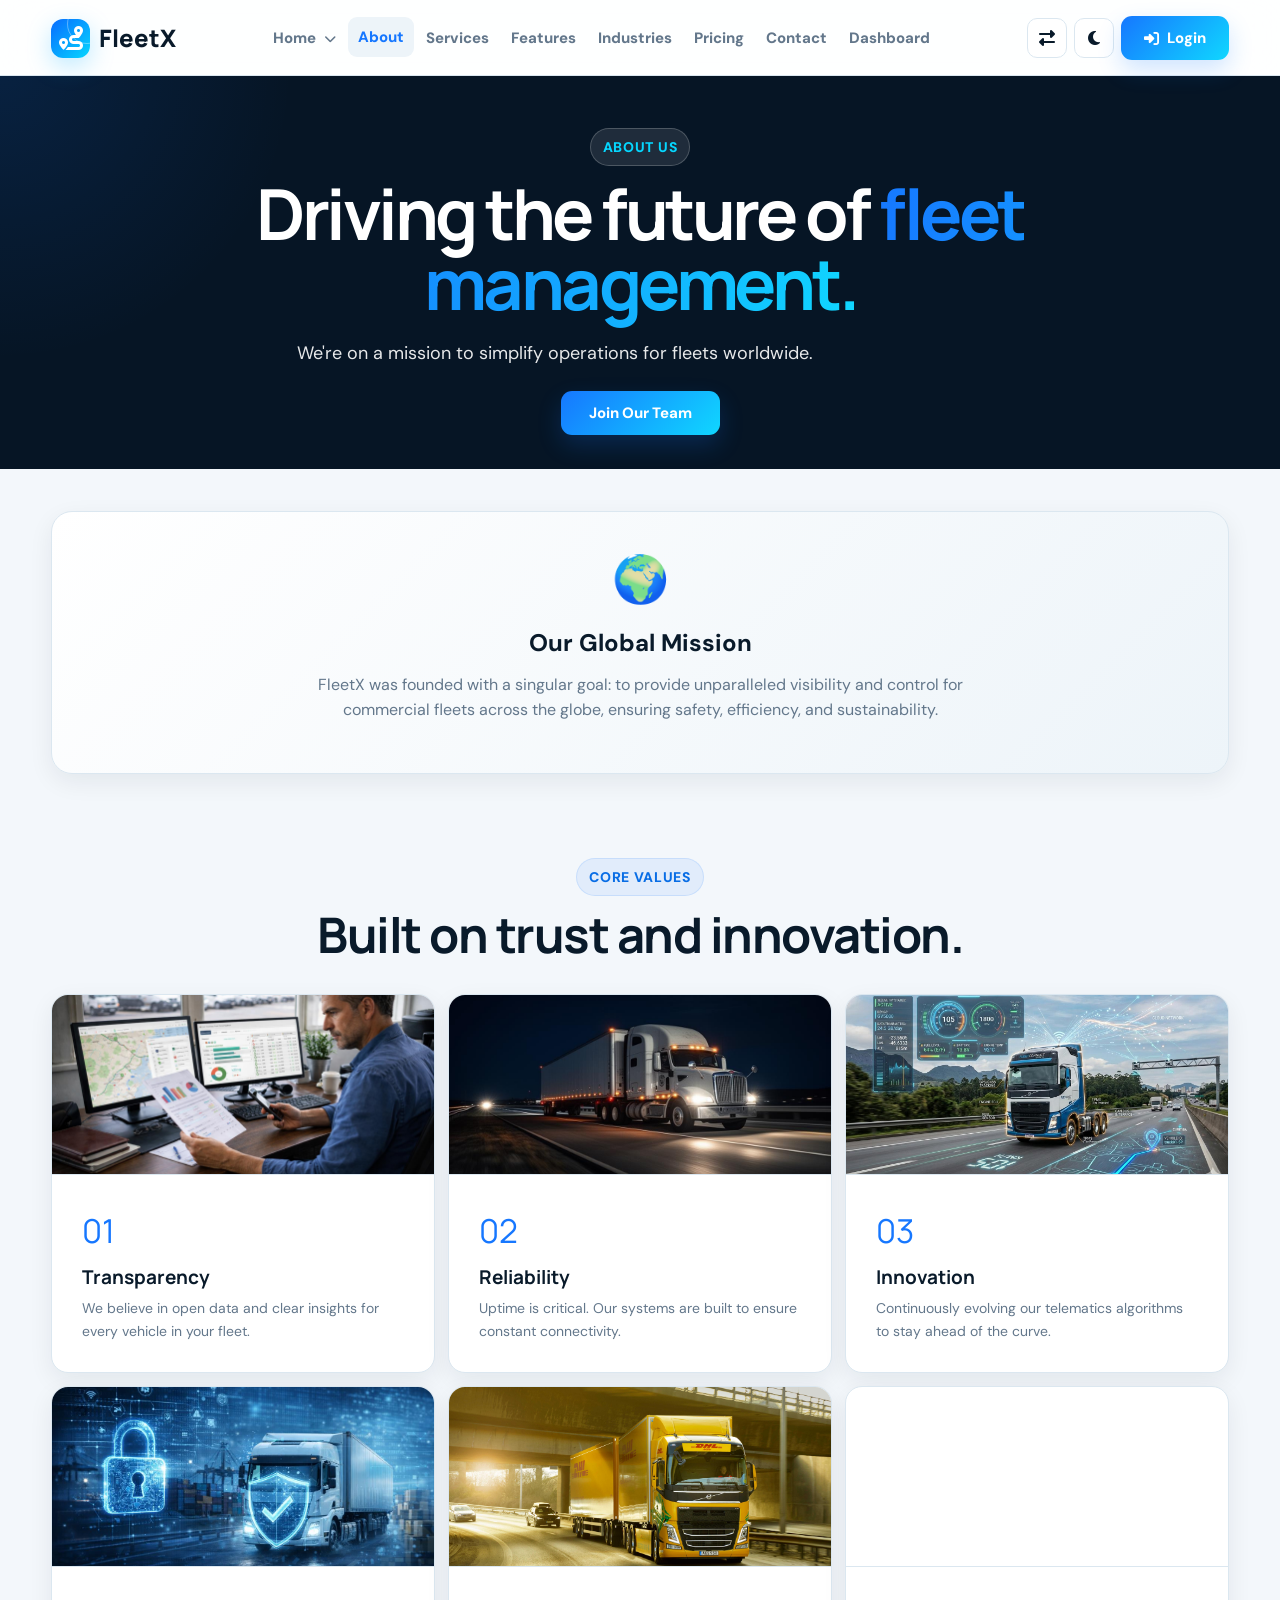
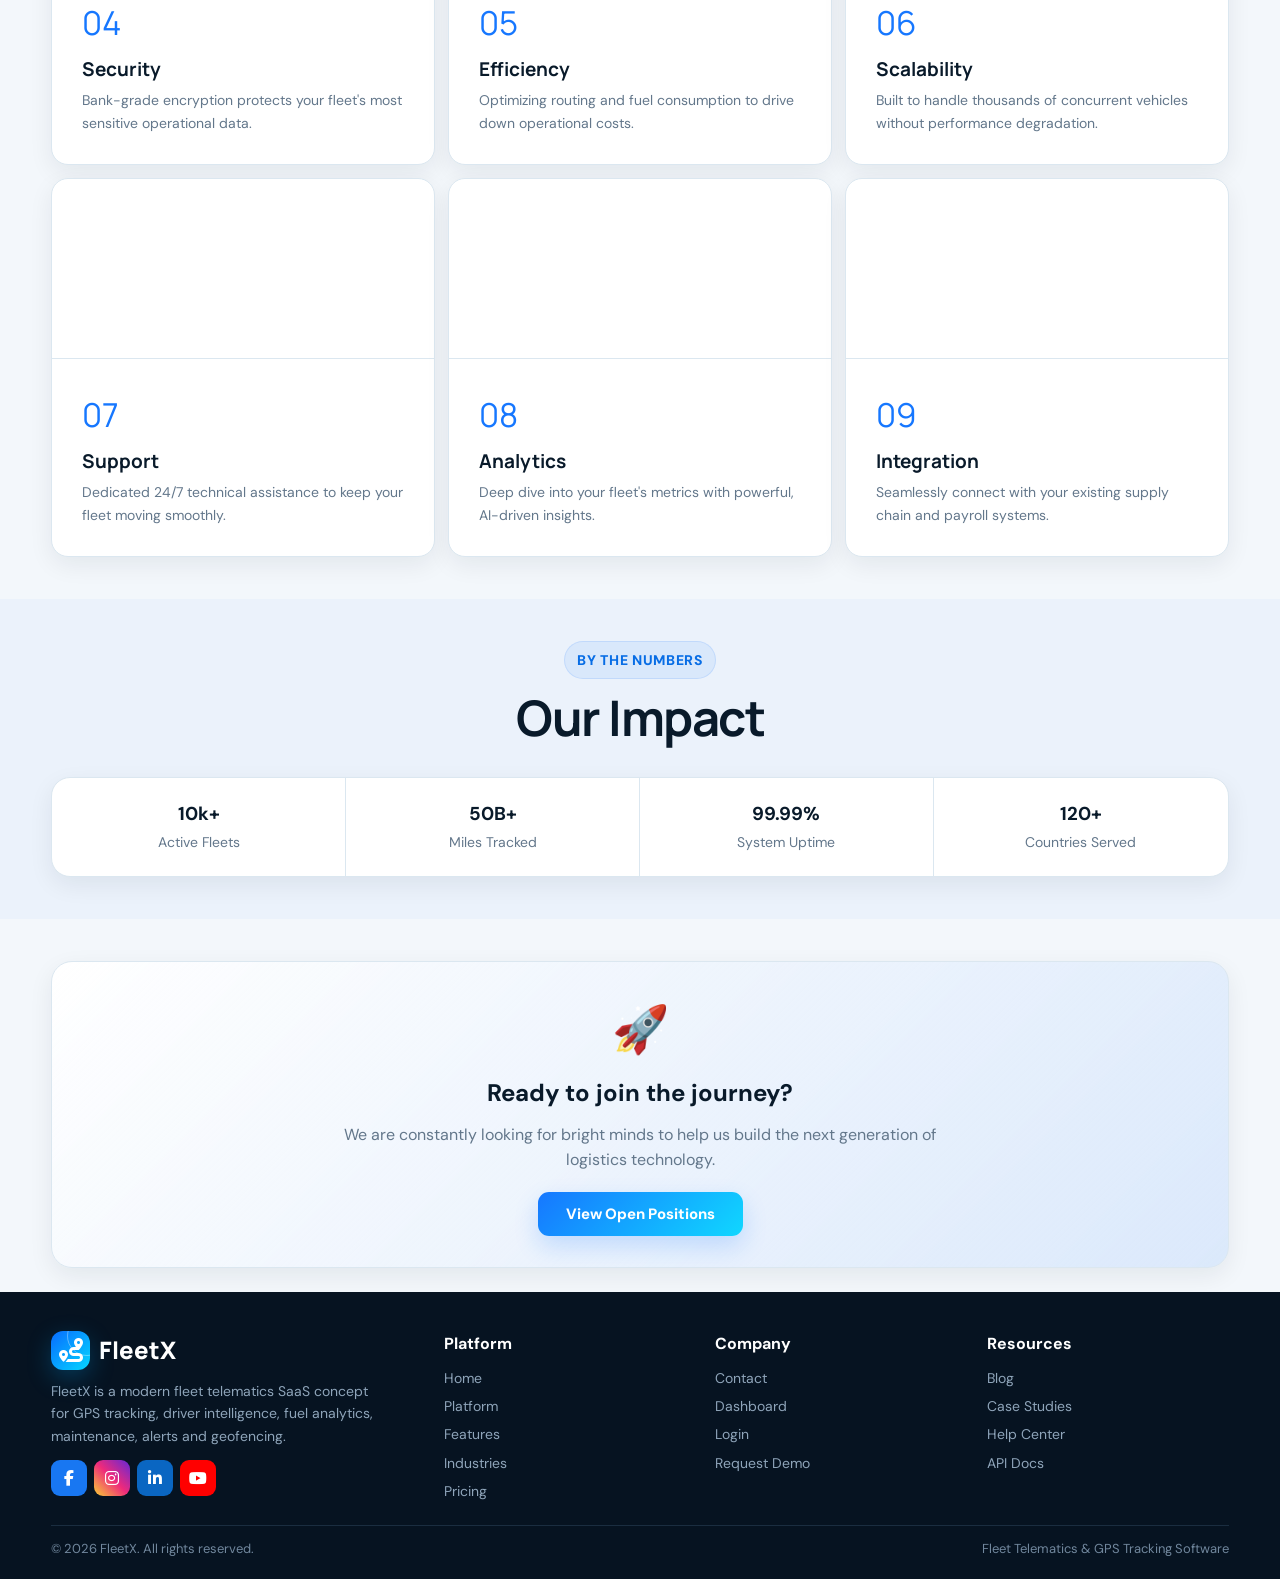
==== about.html @ 79ae58dc "Initial commit" ====
<!DOCTYPE html>
<html lang="en" dir="ltr">
<head>
<meta charset="UTF-8">
<meta name="viewport" content="width=device-width, initial-scale=1.0">
<title>FleetX — Fleet Telematics & GPS Tracking Software</title>
<meta name="description" content="FleetX is a modern fleet telematics and GPS tracking SaaS platform for real-time vehicle tracking, driver behavior, fuel analytics, maintenance, alerts and geofencing.">
<link rel="icon" type="image/svg+xml" href="data:image/svg+xml,%3Csvg xmlns='http://www.w3.org/2000/svg' viewBox='0 0 64 64'%3E%3Cdefs%3E%3ClinearGradient id='g' x1='0' y1='0' x2='1' y2='1'%3E%3Cstop offset='0' stop-color='%23086cff'/%3E%3Cstop offset='1' stop-color='%2305d7ff'/%3E%3C/linearGradient%3E%3C/defs%3E%3Crect width='64' height='64' rx='16' fill='url(%23g)'/%3E%3Cpath d='M20 57h20a6 6 0 0 0 0-12h-8a6 6 0 0 1 0-12h12' fill='none' stroke='white' stroke-width='6' stroke-linecap='round' stroke-linejoin='round'/%3E%3Cpath d='M20 57c0 0-8-12-8-18a8 8 0 1 1 16 0c0 6-8 18-8 18zm0-22a4 4 0 1 0 0 8 4 4 0 1 0 0-8z' fill='white' fill-rule='evenodd'/%3E%3Cpath d='M44 33c0 0-8-12-8-18a8 8 0 1 1 16 0c0 6-8 18-8 18zm0-22a4 4 0 1 0 0 8 4 4 0 1 0 0-8z' fill='white' fill-rule='evenodd'/%3E%3C/svg%3E">
<link rel="preconnect" href="https://fonts.googleapis.com">
<link rel="preconnect" href="https://fonts.gstatic.com" crossorigin>
<link href="https://fonts.googleapis.com/css2?family=DM+Sans:wght@400;500;600;700;800&family=Manrope:wght@500;600;700;800&display=swap" rel="stylesheet">
<link rel="stylesheet"
href="https://cdnjs.cloudflare.com/ajax/libs/font-awesome/6.7.2/css/all.min.css">
<link rel="stylesheet" href="css/style.css">

</head>
<body>
<!-- =========================================================
NAVBAR
========================================================= -->
<nav class="navbar" id="mainNav">
<div class="container nav-inner">
<div class="logo" onclick="showPage('home1')">
<span class="logo-mark">
<i class="fa-solid fa-route"></i>
</span>
FleetX
</div>
<div class="nav-links">
<div class="nav-dropdown">
<button class="nav-link">
Home <i class="fa-solid fa-chevron-down" style="margin-left: 5px; font-size: 12px;"></i>
</button>
<div class="nav-dropdown-menu">
<button class="nav-dropdown-item" onclick="showPage('home1')">Home 1</button>
<button class="nav-dropdown-item" onclick="showPage('home2')">Home 2</button>
</div>
</div>
<button class="nav-link active" data-page="about" onclick="showPage('about')">
About
</button>
<button class="nav-link" data-page="services" onclick="showPage('services')">
Services
</button>
<button class="nav-link" data-page="features" onclick="showPage('features')">
Features
</button>
<button class="nav-link" data-page="industries" onclick="showPage('industries')">
Industries
</button>
<button class="nav-link" data-page="pricing" onclick="showPage('pricing')">
Pricing
</button>
<button class="nav-link" data-page="contact" onclick="showPage('contact')">
Contact
</button>
<button class="nav-link" data-page="dashboard" onclick="showPage('dashboard')">
Dashboard
</button>
</div>
<div class="nav-controls">
<button class="icon-btn rtl-control" onclick="toggleRTL()" title="RTL" aria-label="Toggle RTL">
<i class="fa-solid fa-right-left"></i>
</button>
<button class="icon-btn theme-control" onclick="toggleTheme()" title="Theme" aria-label="Toggle theme">
<i class="fa-solid fa-moon"></i>
</button>
<button class="btn btn-primary login-nav" onclick="showPage('login')">
<i class="fa-solid fa-right-to-bracket"></i>
Login
</button>
<button class="icon-btn hamburger" id="hamburgerBtn" onclick="toggleMobileMenu()" aria-label="Open navigation menu" aria-expanded="false" aria-controls="mobileMenu">
<i class="fa-solid fa-bars"></i>
</button>
</div>
</div>
<div class="mobile-menu" id="mobileMenu">
<div class="container mobile-menu-grid">
<button onclick="showPage('home1');closeMobile()">Home 1</button>
<button onclick="showPage('home2');closeMobile()">Home 2</button>
<button class="active" onclick="showPage('about');closeMobile()">About</button>
<button onclick="showPage('services');closeMobile()">Services</button>
<button onclick="showPage('features');closeMobile()">Features</button>
<button onclick="showPage('industries');closeMobile()">Industries</button>
<button onclick="showPage('pricing');closeMobile()">Pricing</button>
<button onclick="showPage('contact');closeMobile()">Contact</button>
<button onclick="showPage('dashboard');closeMobile()">Dashboard</button>
<div class="mobile-nav-controls" style="display:flex; flex-direction:column; gap:10px; margin-top:15px; border-top:1px solid var(--border); padding-top:15px;">
<div style="display:flex; gap:10px;">
<button class="icon-btn rtl-control" onclick="toggleRTL();closeMobile()" title="RTL" aria-label="Toggle RTL" style="flex:1; height:42px;">
<i class="fa-solid fa-right-left"></i>
</button>
<button class="icon-btn theme-control" onclick="toggleTheme();closeMobile()" title="Theme" aria-label="Toggle theme" style="flex:1; height:42px;">
<i class="fa-solid fa-moon"></i>
</button>
</div>
<button class="btn btn-primary" onclick="showPage('login');closeMobile()" style="width:100%; justify-content:center; padding:0 20px; height:42px;">
<i class="fa-solid fa-right-to-bracket"></i> Login
</button>
</div>
</div>
</div>
</nav>

<!-- =========================================================
ABOUT
========================================================= -->
<main id="about" class="page active">
<section class="hero" style="background: var(--navy);">
<div class="container">
<div class="hero-copy" style="text-align: center; max-width: 800px; margin: 0 auto;">
<span class="eyebrow" style="color: #05d7ff; border-color: rgba(255,255,255,0.2); background: rgba(255,255,255,0.1);">
About Us
</span>
<h1 style="color: #fff;">
Driving the future of <span>fleet management.</span>
</h1>
<p style="color: rgba(255,255,255,0.9);">
We're on a mission to simplify operations for fleets worldwide.
</p>
<div class="hero-buttons" style="justify-content: center;">
<button class="btn btn-primary" onclick="showPage('contact')">
Join Our Team
</button>
</div>
</div>
</div>
</section>

<!-- SECTION 1 -->
<section class="section">
<div class="container">
<div class="emoji-panel">
<div class="emoji">🌍</div>
<h2>Our Global Mission</h2>
<p style="max-width:650px;margin:9px auto 19px;color:var(--muted);font-size:16px;">
FleetX was founded with a singular goal: to provide unparalleled visibility and control for commercial fleets across the globe, ensuring safety, efficiency, and sustainability.
</p>
</div>
</div>
</section>

<!-- SECTION 2 -->
<section class="section">
<div class="container">
<div class="section-title">
<span class="eyebrow">Core Values</span>
<h2>Built on trust and innovation.</h2>
</div>
<div class="info-band">
<div class="info-box" style="padding: 0; overflow: hidden; display: flex; flex-direction: column;">
<img src="images/Transparency.png" alt="Transparency" style="width: 100%; height: 180px; object-fit: cover; display: block; border-bottom: 1px solid var(--border);">
<div style="padding: 30px; flex: 1;">
<div class="info-number">01</div>
<h3>Transparency</h3>
<p>We believe in open data and clear insights for every vehicle in your fleet.</p>
</div>
</div>
<div class="info-box" style="padding: 0; overflow: hidden; display: flex; flex-direction: column;">
<img src="images/Reliability.png" alt="Reliability" style="width: 100%; height: 180px; object-fit: cover; display: block; border-bottom: 1px solid var(--border);">
<div style="padding: 30px; flex: 1;">
<div class="info-number">02</div>
<h3>Reliability</h3>
<p>Uptime is critical. Our systems are built to ensure constant connectivity.</p>
</div>
</div>
<div class="info-box" style="padding: 0; overflow: hidden; display: flex; flex-direction: column;">
<img src="images/Innovation.png" alt="Innovation" style="width: 100%; height: 180px; object-fit: cover; display: block; border-bottom: 1px solid var(--border);">
<div style="padding: 30px; flex: 1;">
<div class="info-number">03</div>
<h3>Innovation</h3>
<p>Continuously evolving our telematics algorithms to stay ahead of the curve.</p>
</div>
</div>
<div class="info-box" style="padding: 0; overflow: hidden; display: flex; flex-direction: column;">
<img src="images/Security.png" alt="Security" style="width: 100%; height: 180px; object-fit: cover; display: block; border-bottom: 1px solid var(--border);">
<div style="padding: 30px; flex: 1;">
<div class="info-number">04</div>
<h3>Security</h3>
<p>Bank-grade encryption protects your fleet's most sensitive operational data.</p>
</div>
</div>
<div class="info-box" style="padding: 0; overflow: hidden; display: flex; flex-direction: column;">
<img src="images/Efficiency.png" alt="Efficiency" style="width: 100%; height: 180px; object-fit: cover; display: block; border-bottom: 1px solid var(--border);">
<div style="padding: 30px; flex: 1;">
<div class="info-number">05</div>
<h3>Efficiency</h3>
<p>Optimizing routing and fuel consumption to drive down operational costs.</p>
</div>
</div>
<div class="info-box" style="padding: 0; overflow: hidden; display: flex; flex-direction: column;">
<img src="images/Scalability.png" alt="Scalability" style="width: 100%; height: 180px; object-fit: cover; display: block; border-bottom: 1px solid var(--border);">
<div style="padding: 30px; flex: 1;">
<div class="info-number">06</div>
<h3>Scalability</h3>
<p>Built to handle thousands of concurrent vehicles without performance degradation.</p>
</div>
</div>
<div class="info-box" style="padding: 0; overflow: hidden; display: flex; flex-direction: column;">
<img src="images/Support.png" alt="Support" style="width: 100%; height: 180px; object-fit: cover; display: block; border-bottom: 1px solid var(--border);">
<div style="padding: 30px; flex: 1;">
<div class="info-number">07</div>
<h3>Support</h3>
<p>Dedicated 24/7 technical assistance to keep your fleet moving smoothly.</p>
</div>
</div>
<div class="info-box" style="padding: 0; overflow: hidden; display: flex; flex-direction: column;">
<img src="images/Analytics.png" alt="Analytics" style="width: 100%; height: 180px; object-fit: cover; display: block; border-bottom: 1px solid var(--border);">
<div style="padding: 30px; flex: 1;">
<div class="info-number">08</div>
<h3>Analytics</h3>
<p>Deep dive into your fleet's metrics with powerful, AI-driven insights.</p>
</div>
</div>
<div class="info-box" style="padding: 0; overflow: hidden; display: flex; flex-direction: column;">
<img src="images/Integration.png" alt="Integration" style="width: 100%; height: 180px; object-fit: cover; display: block; border-bottom: 1px solid var(--border);">
<div style="padding: 30px; flex: 1;">
<div class="info-number">09</div>
<h3>Integration</h3>
<p>Seamlessly connect with your existing supply chain and payroll systems.</p>
</div>
</div>
</div>
</div>
</section>

<!-- SECTION 3 -->
<section class="section" style="background: rgba(8,108,255,0.03);">
<div class="container">
<div class="section-title">
<span class="eyebrow">By The Numbers</span>
<h2>Our Impact</h2>
</div>
<div class="stat-strip">
<div class="stat-box">
<h3>10k+</h3>
<span>Active Fleets</span>
</div>
<div class="stat-box">
<h3>50B+</h3>
<span>Miles Tracked</span>
</div>
<div class="stat-box">
<h3>99.99%</h3>
<span>System Uptime</span>
</div>
<div class="stat-box">
<h3>120+</h3>
<span>Countries Served</span>
</div>
</div>
</div>
</section>

<!-- SECTION 4 -->
<section class="section">
<div class="container">
<div class="emoji-panel" style="background: linear-gradient(135deg, var(--surface), rgba(8,108,255,0.1));">
<div class="emoji">🚀</div>
<h2>Ready to join the journey?</h2>
<p style="max-width:650px;margin:9px auto 19px;color:var(--muted);font-size:16px;">
We are constantly looking for bright minds to help us build the next generation of logistics technology.
</p>
<button class="btn btn-primary" onclick="showPage('contact')" style="width: auto; padding: 0 28px; white-space: nowrap;">
View Open Positions
</button>
</div>
</div>
</section>
</main>

<!-- =========================================================
FOOTER
========================================================= -->
<footer class="footer" id="mainFooter">
<div class="container">
<div class="footer-grid">
<div>
<div class="logo">
<span class="logo-mark">
<i class="fa-solid fa-route"></i>
</span>
FleetX
</div>
<p>
FleetX is a modern fleet telematics SaaS concept <br>
for GPS tracking, driver intelligence, fuel analytics, <br>
maintenance, alerts and geofencing.
</p>
<div class="socials">
<a href="#" class="social facebook" aria-label="Facebook">
<i class="fa-brands fa-facebook-f"></i>
</a>
<a href="#" class="social instagram" aria-label="Instagram">
<i class="fa-brands fa-instagram"></i>
</a>
<a href="#" class="social linkedin" aria-label="LinkedIn">
<i class="fa-brands fa-linkedin-in"></i>
</a>
<a href="#" class="social youtube" aria-label="YouTube">
<i class="fa-brands fa-youtube"></i>
</a>
</div>
</div>
<div>
<h4>Platform</h4>
<div class="footer-links">
<button onclick="showPage('home1')">Home</button>
<button onclick="showPage('home2')">Platform</button>
<button onclick="showPage('features')">Features</button>
<button onclick="showPage('industries')">Industries</button>
<button onclick="showPage('pricing')">Pricing</button>
</div>
</div>
<div>
<h4>Company</h4>
<div class="footer-links">
<button onclick="showPage('contact')">Contact</button>
<button onclick="showPage('dashboard')">Dashboard</button>
<button onclick="showPage('login')">Login</button>
<button onclick="showPage('contact')">Request Demo</button>
</div>
</div>
<div>
<h4>Resources</h4>
<div class="footer-links">
<button onclick="showPage('home1')">Blog</button>
<button onclick="showPage('home1')">Case Studies</button>
<button onclick="showPage('home1')">Help Center</button>
<button onclick="showPage('home1')">API Docs</button>
</div>
</div>
</div>
<div class="footer-bottom">
<span>
© 2026 FleetX. All rights reserved.
</span>
<span>
Fleet Telematics & GPS Tracking Software
</span>
</div>
</div>
</footer>
<button class="top-btn" id="topBtn"
onclick="window.scrollTo({top:0,behavior:'smooth'})">
<i class="fa-solid fa-arrow-up"></i>
</button>
<script src="js/main.js"></script>
</body>
</html>
---- css/style.css ----
/* =========================================================
FLEETX MODERN TELEMATICS SaaS
========================================================= */
:root{
--bg:#f3f7fb;
--surface:#ffffff;
--surface2:#edf4f9;
--navy:#061525;
--navy2:#0a2138;
--navy3:#103250;
--text:#091a2a;
--muted:#63778b;
--blue:#1677ff;
--blue2:#075ddd;
--cyan:#10d7ff;
--green:#22c55e;
--orange:#f59e0b;
--red:#ef4444;
--border:#dbe7f0;
--radius:20px;
--shadow:0 18px 50px rgba(4,25,45,.10);
--shadow2:0 8px 25px rgba(4,25,45,.07);
--navbg:rgba(255,255,255,.90);
--transition:.3s cubic-bezier(.2,.7,.2,1);
}
body.dark{
--bg:#040d17;
--surface:#081827;
--surface2:#0c2033;
--text:#eef8ff;
--muted:#91a8bb;
--border:#183249;
--navbg:rgba(4,13,23,.92);
--shadow:0 20px 55px rgba(0,0,0,.35);
--shadow2:0 10px 30px rgba(0,0,0,.25);
}
*{
margin:0;
padding:0;
box-sizing:border-box;
}
html{
scroll-behavior:smooth;
}
body {
font-family:"DM Sans",Arial,sans-serif;
background:var(--bg);
color:var(--text);
line-height:1.6;
overflow-x:hidden;
transition:.3s;
 font-size: 16px;}
button,
input,
textarea,
select{
font:inherit;
}
button{
cursor:pointer;
}
a{
text-decoration:none;
color:inherit;
}
img{
display:block;
max-width:100%;
}
.container{
width:min(1180px,92%);
margin:auto;
}
.page{
display:none;
min-height:0;
}
.page.active{
display:block;
}
.section{
padding:42px 0;
}
.section:last-child{
padding-bottom:24px;
}
.section-title{
max-width:780px;
margin:0 auto 32px;
text-align:center;
}
.section-title h2{
font-family:"Manrope",sans-serif;
font-size:clamp(32px,4vw,49px);
line-height:1.08;
letter-spacing:-1.5px;
margin-bottom:12px;
}
.section-title p{
font-size:17px;
color:var(--muted);
}
.eyebrow{
display:inline-flex;
align-items:center;
gap:7px;
padding:7px 12px;
border-radius:50px;
font-size:14px;
font-weight:800;
letter-spacing:.7px;
text-transform:uppercase;
color:#086de5;
background:rgba(22,119,255,.08);
border:1px solid rgba(22,119,255,.12);
margin-bottom:13px;
}
/* =========================================================
BUTTONS
========================================================= */
.btn{
width:auto;
padding:0 28px;
white-space:nowrap;
height:44px;
border:0;
border-radius:11px;
display:inline-flex;
align-items:center;
justify-content:center;
gap:8px;
font-size:15px;
font-weight:800;
transition:var(--transition);
}
.btn-primary{
color:#fff;
background:linear-gradient(135deg,var(--blue),var(--cyan));
box-shadow:0 10px 25px rgba(22,119,255,.20);
}
.btn-primary:hover{
transform:translateY(-4px) scale(1.02);
box-shadow:0 17px 35px rgba(22,119,255,.32);
}
.btn-outline{
background:var(--surface);
color:var(--text);
border:1px solid var(--border);
}
.btn-outline:hover{
transform:translateY(-4px);
border-color:var(--blue);
color:var(--blue);
box-shadow:var(--shadow2);
}
.btn-dark{
background:var(--navy);
color:#fff;
}
.btn-dark:hover{
transform:translateY(-4px);
background:#123553;
box-shadow:var(--shadow);
}
/* =========================================================
NAVIGATION
========================================================= */
.navbar{
height:76px;
position:sticky;
top:0;
z-index:5000;
background:var(--navbg);
backdrop-filter:blur(18px);
border-bottom:1px solid var(--border);
}
.nav-inner{
height:76px;
display:flex;
align-items:center;
justify-content:space-between;
gap:15px;
}
.logo{
display:flex;
align-items:center;
gap:9px;
font-family:"Manrope",sans-serif;
font-size:24px;
font-weight:900;
cursor:pointer;
white-space:nowrap;
}
.logo-mark{
width:39px;
height:39px;
display:grid;
place-items:center;
border-radius:12px;
color:#fff;
background:linear-gradient(135deg,#086cff,#05d7ff);
box-shadow:0 8px 24px rgba(0,170,255,.25);
position:relative;
overflow:hidden;
}
.logo-mark:after{
content:"";
position:absolute;
width:38px;
height:38px;
border:1px solid rgba(255,255,255,.35);
border-radius:50%;
right:-17px;
top:-15px;
}
.nav-links{
display:flex;
align-items:center;
gap:2px;
}
.nav-link{
border:0;
background:transparent;
color:var(--muted);
font-size:15px;
font-weight:800;
padding:8px 10px;
border-radius:9px;
transition:.25s;
}
.nav-link:hover,
.nav-link.active{
color:var(--blue);
background:var(--surface2);
transform:translateY(-1px);
}
.nav-controls{
display:flex;
align-items:center;
gap:7px;
}
.icon-btn{
width:40px;
height:40px;
display:grid;
place-items:center;
border:1px solid var(--border);
border-radius:10px;
background:var(--surface);
color:var(--text);
transition:.25s;
}
.icon-btn:hover{
color:var(--blue);
border-color:var(--blue);
transform:translateY(-3px) rotate(2deg);
box-shadow:var(--shadow2);
}
.login-nav{
width:108px;
min-width:108px;
}
.hamburger{
display:none;
}
.mobile-menu{
display:none;
border-top:1px solid var(--border);
background:var(--surface);
padding:12px 0;
}
.mobile-menu.open{
display:block;
}
.mobile-menu-grid{
display:grid;
grid-template-columns:1fr;
gap:8px;
}
.mobile-menu-grid > button{
height:42px;
border:1px solid var(--border);
background:var(--surface);
color:var(--text);
border-radius:10px;
font-size:14px;
font-weight:800;
transition:.25s;
}
.mobile-menu-grid > button:hover{
color:var(--blue);
border-color:var(--blue);
transform:translateY(-2px);
}
/* =========================================================
HERO
========================================================= */
.hero{
padding:52px 0 34px;
position:relative;
overflow:hidden;
}
#home1 .hero, #home2 .hero {
min-height:calc(100vh - 76px);
display:flex;
align-items:center;
}
#home1 .hero > .container, #home2 .hero > .container {
width:100%;
}
.hero:before{
content:"";
position:absolute;
width:620px;
height:620px;
border-radius:50%;
background:radial-gradient(circle,rgba(22,119,255,.13),transparent 67%);
left:-310px;
top:-320px;
pointer-events:none;
}
.hero-grid{
display:grid;
grid-template-columns:1fr 1fr;
align-items:center;
gap:50px;
}
.hero-copy{
position:relative;
z-index:2;
}
.hero h1{
font-family:"Manrope",sans-serif;
font-size:clamp(46px,5.5vw,76px);
line-height:.99;
letter-spacing:-3.5px;
margin-bottom:20px;
}
.hero h1 span{
background:linear-gradient(100deg,var(--blue),var(--cyan));
-webkit-background-clip:text;
color:transparent;
}
.hero p{
max-width:630px;
color:var(--muted);
font-size:18px;
margin-bottom:23px;
}
.hero-buttons{
display:flex;
align-items:center;
justify-content:flex-start;
gap:10px;
flex-wrap:wrap;
}
.hero-visual{
position:relative;
}
.hero-visual img{
width:100%;
height:410px;
object-fit:cover;
border-radius:26px;
border:1px solid var(--border);
box-shadow:var(--shadow);
transition:.6s;
}
.hero-visual:hover img{
transform:scale(1.015);
box-shadow:0 25px 65px rgba(4,25,45,.17);
}
.hero-glass{
position:absolute;
padding:12px 15px;
border-radius:14px;
background:rgba(5,19,34,.88);
backdrop-filter:blur(15px);
color:#fff;
border:1px solid rgba(255,255,255,.14);
box-shadow:0 15px 35px rgba(0,0,0,.23);
transition:.3s;
}
.hero-glass:hover{
transform:translateY(-5px) scale(1.03);
}
.hero-glass.one{
left:15px;
top:27px;
animation:float 4s ease-in-out infinite;
}
.hero-glass.two{
right:15px;
top:27px;
animation:float 4s ease-in-out 1s infinite;
}
.glass-small{
display:block;
font-size:12px;
color:#9db2c7;
margin-bottom:2px;
}
.glass-value{
font-size:24px;
font-weight:900;
}
/* =========================================================
STATS
========================================================= */
.stat-strip{
display:grid;
grid-template-columns:repeat(4,1fr);
background:var(--surface);
border:1px solid var(--border);
border-radius:19px;
overflow:hidden;
box-shadow:var(--shadow2);
}
.stat-box{
padding:21px;
text-align:center;
border-right:1px solid var(--border);
transition:.3s;
}
.stat-box:last-child{
border-right:0;
}
.stat-box:hover{
background:var(--surface2);
transform:scale(1.02);
}
.stat-box strong{
display:block;
font-family:"Manrope";
font-size:32px;
}
.stat-box span{
font-size:14px;
color:var(--muted);
}
/* =========================================================
GRIDS
========================================================= */
.grid-2{
display:grid;
grid-template-columns:1fr 1fr;
gap:24px;
align-items:center;
}
.grid-3{
display:grid;
grid-template-columns:repeat(3,1fr);
gap:18px;
}
.grid-4{
display:grid;
grid-template-columns:repeat(4,1fr);
gap:16px;
}
/* =========================================================
IMAGE CARDS
========================================================= */
.card{
background:var(--surface);
border:1px solid var(--border);
border-radius:19px;
overflow:hidden;
box-shadow:var(--shadow2);
transition:var(--transition);
}
.card:hover{
transform:translateY(-8px);
border-color:rgba(22,119,255,.3);
box-shadow:var(--shadow);
}
.image-card img{
width:100%;
height:215px;
object-fit:cover;
transition:.65s;
}
.image-card:hover img{
transform:scale(1.055);
}
.card-content{
padding:18px;
}
.card-content h3{
font-family:"Manrope";
font-size:21px;
margin-bottom:6px;
}
.card-content p{
font-size:15px;
color:var(--muted);
}
/* =========================================================
FEATURE CARDS
========================================================= */
.feature-card{
background:var(--surface);
border:1px solid var(--border);
border-radius:18px;
padding:21px;
box-shadow:var(--shadow2);
transition:var(--transition);
position:relative;
overflow:hidden;
}
.feature-card:before{
content:"absolute";
position:absolute;
width:90px;
height:90px;
border-radius:50%;
background:rgba(22,119,255,.07);
right:-35px;
top:-35px;
transition:.4s;
}
.feature-card:hover:before{
transform:scale(2.4);
}
.feature-card:hover{
transform:translateY(-7px);
border-color:rgba(22,119,255,.32);
box-shadow:var(--shadow);
}
.feature-icon{
width:46px;
height:46px;
display:grid;
place-items:center;
border-radius:13px;
background:linear-gradient(135deg,rgba(22,119,255,.12),rgba(0,215,255,.09));
color:var(--blue);
font-size:21px;
margin-bottom:14px;
transition:.3s;
}
.feature-card:hover .feature-icon{
transform:rotate(-7deg) scale(1.08);
}
.feature-card h3{
font-family:"Manrope";
font-size:20px;
margin-bottom:6px;
}
.feature-card p{
font-size:15px;
color:var(--muted);
}
/* =========================================================
SPLIT
========================================================= */
.split h2{
font-family:"Manrope";
font-size:clamp(32px,4vw,47px);
line-height:1.08;
letter-spacing:-1.5px;
margin-bottom:13px;
}
.split p{
font-size:16px;
color:var(--muted);
margin-bottom:15px;
}
.big-image{
overflow:hidden;
border-radius:22px;
border:1px solid var(--border);
box-shadow:var(--shadow2);
}
.big-image img{
width:100%;
height:355px;
object-fit:cover;
transition:.6s;
}
.big-image:hover img{
transform:scale(1.045);
}
.check-list{
list-style:none;
display:grid;
gap:8px;
}
.check-list li{
display:flex;
align-items:flex-start;
gap:8px;
font-size:15px;
}
.check-list i{
color:var(--green);
margin-top:4px;
}
/* =========================================================
DARK SECTION
========================================================= */
.dark-section{
position:relative;
overflow:hidden;
padding:50px 38px;
border-radius:26px;
color:#fff;
background:
radial-gradient(circle at 80% 20%,rgba(0,215,255,.20),transparent 30%),
linear-gradient(135deg,#061425,#0b3151);
box-shadow:0 24px 55px rgba(4,20,35,.20);
}
.dark-section:before{
content:"";
position:absolute;
inset:0;
opacity:.2;
background-image:
linear-gradient(rgba(255,255,255,.05) 1px,transparent 1px),
linear-gradient(90deg,rgba(255,255,255,.05) 1px,transparent 1px);
background-size:38px 38px;
}
.dark-section>*{
position:relative;
}
/* =========================================================
SHOWCASE
========================================================= */
.showcase{
display:grid;
grid-template-columns:repeat(3,1fr);
gap:15px;
}
.showcase-item{
height:245px;
position:relative;
overflow:hidden;
border-radius:18px;
border:1px solid var(--border);
box-shadow:var(--shadow2);
transition:.35s;
}
.showcase-item:hover{
transform:translateY(-7px) scale(1.01);
box-shadow:var(--shadow);
}
.showcase-item img{
width:100%;
height:100%;
object-fit:cover;
transition:.65s;
}
.showcase-item:hover img{
transform:scale(1.07);
}
.showcase-overlay{
position:absolute;
left:0;
right:0;
bottom:0;
padding:35px 15px 14px;
color:#fff;
background:linear-gradient(transparent,rgba(0,0,0,.88));
}
.showcase-overlay h3{
font-family:"Manrope";
font-size:20px;
}
/* =========================================================
LIVE TRACKING
========================================================= */
.live-section{
position:relative;
overflow:hidden;
border-radius:25px;
background:
linear-gradient(135deg,#061522,#0a2c48);
color:#fff;
padding:25px;
box-shadow:0 22px 55px rgba(3,20,34,.22);
}
.live-header{
display:flex;
align-items:center;
justify-content:space-between;
gap:15px;
margin-bottom:18px;
}
.live-header h2{
font-family:"Manrope";
font-size:28px;
letter-spacing:-.8px;
}
.live-status{
display:inline-flex;
align-items:center;
gap:6px;
padding:7px 10px;
border-radius:50px;
background:rgba(34,197,94,.12);
color:#5df18a;
border:1px solid rgba(34,197,94,.2);
font-size:13px;
font-weight:900;
}
.live-dot{
width:7px;
height:7px;
border-radius:50%;
background:#22c55e;
box-shadow:0 0 0 0 rgba(34,197,94,.6);
animation:livePulse 1.7s infinite;
}
.tracking-layout{
display:grid;
grid-template-columns:1.5fr .75fr;
gap:14px;
}
.tracking-map{
height:345px;
position:relative;
overflow:hidden;
border-radius:17px;
background:
linear-gradient(35deg,transparent 48%,rgba(22,119,255,.18) 49%,rgba(22,119,255,.18) 50%,transparent 51%),
linear-gradient(145deg,transparent 48%,rgba(0,215,255,.14) 49%,rgba(0,215,255,.14) 50%,transparent 51%),
repeating-linear-gradient(90deg,#10293e 0,#10293e 48px,#15344c 49px,#15344c 50px),
repeating-linear-gradient(0deg,transparent 0,transparent 48px,#15344c 49px,#15344c 50px);
}
.map-road{
position:absolute;
height:5px;
border-radius:10px;
background:rgba(255,255,255,.20);
}
.mr1{
width:80%;
left:5%;
top:39%;
transform:rotate(-14deg);
}
.mr2{
width:65%;
left:25%;
top:68%;
transform:rotate(23deg);
}
.mr3{
width:55%;
left:38%;
top:20%;
transform:rotate(53deg);
}
.route-line{
position:absolute;
height:4px;
border-radius:10px;
background:linear-gradient(90deg,#1677ff,#10d7ff);
transform-origin:left center;
box-shadow:0 0 10px rgba(16,215,255,.5);
}
.r1{
width:270px;
left:12%;
top:65%;
transform:rotate(-19deg);
}
.r2{
width:220px;
left:43%;
top:31%;
transform:rotate(41deg);
}
.r3{
width:180px;
left:64%;
top:69%;
transform:rotate(-53deg);
}
.truck-marker{
position:absolute;
width:34px;
height:34px;
display:grid;
place-items:center;
border-radius:50%;
background:#071a2b;
border:2px solid #19d9ff;
color:#19d9ff;
box-shadow:0 0 0 0 rgba(16,215,255,.5);
animation:vehiclePulse 2s infinite;
transition:.5s;
}
.truck-marker:hover{
transform:scale(1.2);
background:#0d3553;
}
.tm1{left:18%;top:57%}
.tm2{left:44%;top:23%;animation-delay:.3s}
.tm3{left:67%;top:54%;animation-delay:.6s}
.tm4{left:76%;top:28%;animation-delay:.9s}
.tm5{left:34%;top:73%;animation-delay:1.2s}
.tracking-side{
display:grid;
gap:10px;
}
.telemetry{
padding:14px;
border-radius:14px;
background:rgba(255,255,255,.055);
border:1px solid rgba(255,255,255,.09);
transition:.3s;
}
.telemetry:hover{
transform:translateX(4px);
background:rgba(255,255,255,.09);
}
.telemetry-top{
display:flex;
align-items:center;
justify-content:space-between;
font-size:13px;
color:#91a9bd;
margin-bottom:5px;
}
.telemetry-value{
font-family:"Manrope";
font-size:26px;
font-weight:900;
}
.telemetry small{
color:#62ed9a;
font-size:12px;
}
.tracking-footer{
display:grid;
grid-template-columns:repeat(4,1fr);
gap:8px;
margin-top:10px;
}
.tracking-mini{
padding:10px;
border-radius:11px;
background:rgba(255,255,255,.045);
border:1px solid rgba(255,255,255,.08);
}
.tracking-mini strong{
display:block;
font-size:19px;
font-family:"Manrope";
}
.tracking-mini span{
font-size:12px;
color:#8299ad;
}
/* =========================================================
INFORMATION BAND
========================================================= */
.info-band{
display:grid;
grid-template-columns:repeat(3,1fr);
gap:13px;
}
.info-box{
padding:19px;
border-radius:17px;
background:var(--surface);
border:1px solid var(--border);
box-shadow:var(--shadow2);
transition:.3s;
}
.info-box:hover{
transform:translateY(-5px);
box-shadow:var(--shadow);
}
.info-number{
font-family:"Manrope";
font-size:33px;
color:var(--blue);
margin-bottom:4px;
}
.info-box h3{
font-family:"Manrope";
font-size:19px;
margin-bottom:5px;
}
.info-box p{
font-size:14px;
color:var(--muted);
}
/* =========================================================
PRICING
========================================================= */
.pricing{
display:grid;
grid-template-columns:repeat(3,1fr);
gap:18px;
}
.price-card{
position:relative;
padding:25px;
background:var(--surface);
border:1px solid var(--border);
border-radius:21px;
box-shadow:var(--shadow2);
transition:.35s;
}
.price-card:hover{
transform:translateY(-9px);
box-shadow:var(--shadow);
}
.price-card.featured{
border:2px solid var(--blue);
}
.popular{
position:absolute;
right:15px;
top:15px;
padding:5px 9px;
border-radius:50px;
background:linear-gradient(135deg,var(--blue),var(--cyan));
color:#fff;
font-size:12px;
font-weight:900;
}
.price-card h3{
font-family:"Manrope";
font-size:24px;
}
.price-card>p{
font-size:14px;
color:var(--muted);
}
.price{
font-family:"Manrope";
font-size:42px;
font-weight:900;
margin:16px 0;
}
.price small{
font-family:"DM Sans";
font-size:14px;
color:var(--muted);
}
.price-list{
list-style:none;
display:grid;
gap:9px;
margin:18px 0 22px;
}
.price-list li{
font-size:14px;
color:var(--muted);
}
.price-list i{
color:var(--green);
margin-right:6px;
}
/* =========================================================
CONTACT
========================================================= */
.contact-grid{
display:grid;
grid-template-columns:.75fr 1.25fr;
gap:23px;
}
.contact-info{
display:grid;
gap:11px;
}
.contact-item{
display:flex;
align-items:flex-start;
gap:12px;
padding:16px;
border-radius:16px;
background:var(--surface);
border:1px solid var(--border);
box-shadow:var(--shadow2);
transition:.3s;
}
.contact-item:hover{
transform:translateX(6px);
border-color:var(--blue);
box-shadow:var(--shadow);
}
.contact-icon{
width:42px;
height:42px;
flex:none;
display:grid;
place-items:center;
border-radius:12px;
background:rgba(22,119,255,.09);
color:var(--blue);
font-size:20px;
}
.contact-item h4{
font-size:16px;
}
.contact-item p{
font-size:14px;
color:var(--muted);
}
.form-card{
background:var(--surface);
border:1px solid var(--border);
border-radius:21px;
padding:24px;
box-shadow:var(--shadow2);
}
.form-grid{
display:grid;
grid-template-columns:1fr 1fr;
gap:12px;
}
.form-group{
display:grid;
gap:5px;
}
.form-group.full{
grid-column:1/-1;
}
.form-group label{
font-size:14px;
font-weight:800;
}
.form-control{
width:100%;
padding:11px 12px;
border-radius:10px;
border:1px solid var(--border);
background:var(--bg);
color:var(--text);
outline:none;
transition:.25s;
}
.form-control:hover{
border-color:#9db4c9;
}
.form-control:focus{
border-color:var(--blue);
box-shadow:0 0 0 3px rgba(22,119,255,.08);
}
textarea.form-control{
min-height:115px;
resize:vertical;
}
/* =========================================================
MAP
========================================================= */
.map{
height:290px;
border-radius:21px;
overflow:hidden;
border:1px solid var(--border);
position:relative;
background:
repeating-linear-gradient(90deg,#e5eef3 0,#e5eef3 48px,#d3e0e7 49px,#d3e0e7 50px),
repeating-linear-gradient(0deg,transparent 0,transparent 48px,#d3e0e7 49px,#d3e0e7 50px);
}

.map-road2{
position:absolute;
height:5px;
background:#fff;
border-radius:20px;
box-shadow:0 1px 3px #aabcc9;
}
.map-r1{
width:75%;
left:4%;
top:42%;
transform:rotate(-14deg);
}
.map-r2{
width:58%;
left:34%;
top:67%;
transform:rotate(25deg);
}
.map-pin{
position:absolute;
left:52%;
top:42%;
width:49px;
height:49px;
display:grid;
place-items:center;
border-radius:50% 50% 50% 5px;
background:var(--blue);
color:#fff;
transform:rotate(-45deg);
box-shadow:0 12px 28px rgba(22,119,255,.35);
animation:pinPulse 2s infinite;
}
.map-pin i{
transform:rotate(45deg);
}
.map-label{
position:absolute;
left:calc(52% + 32px);
top:32%;
padding:7px 10px;
border-radius:8px;
background:#ffffff;
color:#1a1a1a;
font-size:13px;
font-weight:800;
box-shadow:var(--shadow2);
}
/* =========================================================
FLEETX LIVE COMMAND GRAPH
========================================================= */
.platform-command{
position:relative;
overflow:hidden;
padding:25px;
border-radius:26px;
background:
radial-gradient(circle at 88% 12%,rgba(16,215,255,.18),transparent 28%),
radial-gradient(circle at 12% 90%,rgba(22,119,255,.16),transparent 30%),
linear-gradient(135deg,#061321,#0b2944);
color:#fff;
box-shadow:0 24px 60px rgba(4,20,35,.20);
border:1px solid rgba(255,255,255,.10);
}
.platform-command:before{
content:"";
position:absolute;
inset:0;
background-image:
linear-gradient(rgba(255,255,255,.045) 1px,transparent 1px),
linear-gradient(90deg,rgba(255,255,255,.045) 1px,transparent 1px);
background-size:34px 34px;
mask-image:linear-gradient(to bottom,black,transparent 88%);
pointer-events:none;
}
.platform-command>*{position:relative;z-index:1}
.command-head{
display:flex;
align-items:flex-start;
justify-content:space-between;
gap:18px;
margin-bottom:18px;
}
.command-kicker{
font-size:13px;
font-weight:900;
letter-spacing:1px;
text-transform:uppercase;
color:#7ddcff;
margin-bottom:5px;
}
.command-head h3{
font-family:"Manrope";
font-size:25px;
line-height:1.1;
margin-bottom:4px;
}
.command-head p{
font-size:14px;
color:#9db4ca;
}
.command-live{
display:inline-flex;
align-items:center;
gap:7px;
padding:7px 10px;
border-radius:50px;
background:rgba(34,197,94,.10);
border:1px solid rgba(34,197,94,.22);
font-size:13px;
font-weight:900;
color:#9bf2b7;
white-space:nowrap;
}
.command-live i{
width:7px;
height:7px;
border-radius:50%;
background:#22c55e;
box-shadow:0 0 0 0 rgba(34,197,94,.55);
animation:livePulse 1.8s infinite;
}
.command-chart-wrap{
position:relative;
height:300px;
border-radius:18px;
background:rgba(255,255,255,.045);
border:1px solid rgba(255,255,255,.09);
overflow:hidden;
}
.command-chart-grid{
position:absolute;
inset:0;
background-image:
linear-gradient(rgba(255,255,255,.06) 1px,transparent 1px),
linear-gradient(90deg,rgba(255,255,255,.06) 1px,transparent 1px);
background-size:25% 25%;
opacity:.65;
}
.command-chart-svg{
position:absolute;
inset:20px 18px 36px;
width:calc(100% - 36px);
height:calc(100% - 56px);
overflow:visible;
}
.command-area{
fill:url(#fleetAreaGradient);
opacity:.55;
}
.command-route{
fill:none;
stroke:#22d3ee;
stroke-width:3.5;
stroke-linecap:round;
stroke-linejoin:round;
stroke-dasharray:9 8;
animation:routeDash 7s linear infinite;
filter:drop-shadow(0 0 8px rgba(34,211,238,.45));
}
.command-route-2{
fill:none;
stroke:#4f8cff;
stroke-width:2.5;
stroke-linecap:round;
stroke-linejoin:round;
stroke-dasharray:5 10;
animation:routeDash 10s linear reverse infinite;
opacity:.8;
}
.command-node{
fill:#fff;
stroke:#22d3ee;
stroke-width:3;
animation:nodePulse 2.2s ease-in-out infinite;
}
.command-node:nth-of-type(2){animation-delay:.35s}
.command-node:nth-of-type(3){animation-delay:.7s}
.command-node:nth-of-type(4){animation-delay:1.05s}
.command-chart-labels{
position:absolute;
left:18px;
right:18px;
bottom:10px;
display:flex;
justify-content:space-between;
font-size:12px;
font-weight:800;
color:#718da6;
}
.command-tooltip{
position:absolute;
right:8%;
top:14%;
padding:10px 12px;
border-radius:11px;
background:rgba(5,18,31,.88);
border:1px solid rgba(255,255,255,.12);
backdrop-filter:blur(12px);
box-shadow:0 15px 35px rgba(0,0,0,.25);
animation:float 4.5s ease-in-out infinite;
}
.command-tooltip strong{
display:block;
font-family:"Manrope";
font-size:19px;
}
.command-tooltip span{
font-size:12px;
color:#91a8bb;
}
.command-stats{
display:grid;
grid-template-columns:repeat(4,1fr);
gap:10px;
margin-top:12px;
}
.command-stat{
padding:12px;
border-radius:13px;
background:rgba(255,255,255,.055);
border:1px solid rgba(255,255,255,.08);
transition:.3s;
}
.command-stat:hover{
transform:translateY(-4px);
background:rgba(255,255,255,.09);
border-color:rgba(34,211,238,.28);
}
.command-stat span{
display:block;
font-size:12px;
text-transform:uppercase;
letter-spacing:.6px;
color:#7e9ab2;
margin-bottom:3px;
}
.command-stat strong{
font-family:"Manrope";
font-size:21px;
}
.command-stat em{
font-style:normal;
font-size:12px;
color:#67e8a1;
margin-left:4px;
}
.platform-hero-visual{
position:relative;
}
.platform-hero-visual img{
width:100%;
height:430px;
object-fit:cover;
border-radius:26px;
border:1px solid var(--border);
box-shadow:var(--shadow);
transition:.6s;
}
.platform-hero-visual:hover img{
transform:scale(1.015);
box-shadow:0 25px 65px rgba(4,25,45,.17);
}
.platform-hero-overlay{
position:absolute;
inset:0;
border-radius:26px;
background:linear-gradient(180deg,rgba(3,18,32,.05),rgba(3,18,32,.42));
pointer-events:none;
}
.telemetry-panel{
position:absolute;
left:18px;
right:18px;
bottom:18px;
padding:13px;
border-radius:16px;
background:rgba(5,18,31,.84);
backdrop-filter:blur(16px);
border:1px solid rgba(255,255,255,.14);
box-shadow:0 16px 38px rgba(0,0,0,.25);
color:#fff;
}
.telemetry-row{
display:flex;
align-items:center;
justify-content:space-between;
gap:12px;
margin-bottom:9px;
}
.telemetry-title{
font-size:12px;
font-weight:900;
letter-spacing:.8px;
color:#8fa8bd;
text-transform:uppercase;
}
.telemetry-value{
font-family:"Manrope";
font-size:18px;
font-weight:900;
}
.telemetry-bars{
display:grid;
grid-template-columns:repeat(18,1fr);
align-items:end;
gap:3px;
height:30px;
}
.telemetry-bars i{
display:block;
border-radius:3px 3px 1px 1px;
background:linear-gradient(180deg,#22d3ee,#1677ff);
animation:barPulse 1.6s ease-in-out infinite alternate;
}
.telemetry-bars i:nth-child(3n){animation-delay:.25s}
.telemetry-bars i:nth-child(4n){animation-delay:.5s}
.telemetry-bars i:nth-child(5n){animation-delay:.75s}
@keyframes routeDash{
to{stroke-dashoffset:-140}
}
@keyframes nodePulse{
0%,100%{r:4}
50%{r:7}
}
@keyframes barPulse{
from{opacity:.55;transform:scaleY(.75);transform-origin:bottom}
to{opacity:1;transform:scaleY(1.05);transform-origin:bottom}
}
@media(max-width:650px){
.command-head{flex-direction:column}
.command-chart-wrap{height:250px}
.command-stats{grid-template-columns:1fr 1fr}
.platform-hero-visual img{height:300px}
.telemetry-bars{grid-template-columns:repeat(12,1fr)}
}
/* =========================================================
EMOJI PANEL
========================================================= */
.emoji-panel{
padding:31px;
text-align:center;
border-radius:21px;
background:linear-gradient(135deg,var(--surface),var(--surface2));
border:1px solid var(--border);
box-shadow:var(--shadow2);
transition:.35s;
}
.emoji-panel:hover{
transform:translateY(-7px);
box-shadow:var(--shadow);
}
.emoji{
font-size:46px;
margin-bottom:8px;
}
/* =========================================================
FOOTER
========================================================= */
.footer{
margin-top:0;
background:#061321;
color:#fff;
padding:39px 0 19px;
}
.footer-grid{
display:grid;
grid-template-columns:1.5fr 1fr 1fr 1fr;
gap:30px;
}
.footer p{
color:#8fa5ba;
font-size:14px;
max-width:500px;
margin-top:10px;
}
.footer h4{
font-size:16px;
margin-bottom:10px;
}
.footer-links{
display:grid;
gap:6px;
}
.footer-links button{
border:0;
background:none;
color:#8fa5ba;
font-size:14px;
text-align:left;
transition:.2s;
}
.footer-links button:hover{
color:#fff;
transform:translateX(3px);
}
.socials{
display:flex;
gap:7px;
margin-top:13px;
}
.social{
width:36px;
height:36px;
display:grid;
place-items:center;
border-radius:9px;
color:#fff;
transition:.3s;
}
.social:hover{
transform:translateY(-5px) scale(1.06);
box-shadow:0 8px 20px rgba(0,0,0,.25);
}
.facebook{background:#1877f2}
.instagram{background:linear-gradient(45deg,#f9ce34,#ee2a7b,#6228d7)}
.linkedin{background:#0a66c2}
.youtube{background:#ff0000}
.footer-bottom{
border-top:1px solid #1a2d40;
margin-top:23px;
padding-top:13px;
display:flex;
justify-content:space-between;
font-size:13px;
color:#71879d;
}
/* =========================================================
LOGIN
========================================================= */
.auth-page{
min-height:100vh;
display:grid;
place-items:center;
padding:18px;
background:
radial-gradient(circle at 10% 10%,rgba(22,119,255,.17),transparent 30%),
radial-gradient(circle at 90% 90%,rgba(0,215,255,.12),transparent 30%),
var(--bg);
}
.auth-box{
width:min(425px,100%);
}
.auth-logo{
display:flex;
justify-content:center;
margin-bottom:14px;
}
.auth-card{
background:var(--surface);
border:1px solid var(--border);
border-radius:22px;
padding:25px;
box-shadow:var(--shadow);
}
.auth-card h1{
text-align:center;
font-family:"Manrope";
font-size:31px;
margin-bottom:3px;
}
.auth-subtitle{
text-align:center;
font-size:14px;
color:var(--muted);
margin-bottom:17px;
}
.social-login{
display:grid;
grid-template-columns:1fr 1fr;
gap:8px;
}
.social-auth{
height:41px;
border:1px solid var(--border);
background:var(--surface);
color:var(--text);
border-radius:10px;
font-size:14px;
font-weight:800;
display:flex;
align-items:center;
justify-content:center;
gap:7px;
transition:.25s;
}
.social-auth:hover{
transform:translateY(-3px);
box-shadow:var(--shadow2);
}
.google{
color:#4285f4;
}
.divider{
display:flex;
align-items:center;
gap:9px;
color:var(--muted);
font-size:13px;
margin:15px 0;
}
.divider:before,
.divider:after{
content:"";
height:1px;
background:var(--border);
flex:1;
}
.auth-actions{
display:flex;
justify-content:space-between;
align-items:center;
margin-top:5px;
margin-bottom:13px;
}
.remember{
display:flex;
align-items:center;
gap:5px;
font-size:13px;
color:var(--muted);
}
.forgot{
border:0;
background:none;
color:var(--blue);
font-size:13px;
font-weight:800;
}
.terms{
display:flex;
gap:6px;
align-items:flex-start;
font-size:13px;
color:var(--muted);
margin:12px 0;
}
.auth-submit{
width:100%;
}
.auth-bottom{
text-align:center;
font-size:13px;
color:var(--muted);
margin-top:15px;
}
.auth-bottom button{
border:0;
background:none;
color:var(--blue);
font-weight:800;
}
/* =========================================================
DASHBOARD
========================================================= */
.dashboard-page{
min-height:100vh;
background:var(--bg);
}
.dashboard-shell{
display:grid;
grid-template-columns:235px 1fr;
min-height:100vh;
}
.dashboard-sidebar{
background:linear-gradient(180deg,#061321,#09243d);
color:#fff;
padding:19px 13px;
height:100vh;
position:sticky;
top:0;
display:flex;
flex-direction:column;
}
.dashboard-brand{
display:flex;
align-items:center;
gap:9px;
font-family:"Manrope";
font-size:22px;
font-weight:900;
padding:0 8px 18px;
border-bottom:1px solid #1b3348;
}
.dashboard-brand .logo-mark{
width:35px;
height:35px;
}
.dash-menu{
display:grid;
gap:4px;
margin-top:18px;
}
.dash-menu button{
height:42px;
width:100%;
border:0;
border-radius:9px;
background:transparent;
color:#8ca2b8;
display:flex;
align-items:center;
gap:10px;
padding:0 12px;
font-size:14px;
font-weight:800;
text-align:left;
transition:.25s;
}
.dash-menu button:hover,
.dash-menu button.active{
background:#103351;
color:#fff;
transform:translateX(3px);
}
.dash-main{
min-width:0;
}
.dash-top{
height:72px;
display:flex;
align-items:center;
justify-content:space-between;
padding:0 25px;
background:var(--surface);
border-bottom:1px solid var(--border);
}
.dash-top h1{
font-family:"Manrope";
font-size:24px;
}
.dash-user{
display:flex;
align-items:center;
gap:9px;
}
.avatar{
width:38px;
height:38px;
display:grid;
place-items:center;
border-radius:50%;
background:linear-gradient(135deg,var(--blue),var(--cyan));
color:#fff;
font-size:14px;
font-weight:900;
}
.dash-content{
padding:21px;
}
.dashboard-view{
display:none;
}
.dashboard-view.active{
display:block;
}
.dash-cards{
display:grid;
grid-template-columns:repeat(4,1fr);
gap:13px;
margin-bottom:15px;
}
.dash-card{
padding:17px;
background:var(--surface);
border:1px solid var(--border);
border-radius:16px;
box-shadow:var(--shadow2);
transition:.3s;
}
.dash-card:hover{
transform:translateY(-5px);
border-color:rgba(22,119,255,.3);
box-shadow:var(--shadow);
}
.dash-card-top{
display:flex;
justify-content:space-between;
color:var(--muted);
font-size:13px;
}
.dash-value{
font-family:"Manrope";
font-size:31px;
font-weight:900;
margin-top:6px;
}
.dash-change{
font-size:12px;
color:var(--green);
}
.dashboard-grid{
display:grid;
grid-template-columns:1.45fr 1fr;
gap:14px;
margin-bottom:14px;
}
.panel{
background:var(--surface);
border:1px solid var(--border);
border-radius:17px;
padding:18px;
box-shadow:var(--shadow2);
transition:.3s;
}
.panel:hover{
box-shadow:var(--shadow);
border-color:rgba(22,119,255,.22);
}
.panel-header{
display:flex;
justify-content:space-between;
align-items:center;
margin-bottom:13px;
}
.panel-header h3{
font-family:"Manrope";
font-size:17px;
}
.panel-header span{
font-size:12px;
color:var(--muted);
}
.live-map{
height:320px;
border-radius:14px;
overflow:hidden;
position:relative;
background:
linear-gradient(35deg,transparent 46%,rgba(22,119,255,.18) 47%,rgba(22,119,255,.18) 48%,transparent 49%),
linear-gradient(140deg,transparent 46%,rgba(0,190,240,.18) 47%,rgba(0,190,240,.18) 48%,transparent 49%),
repeating-linear-gradient(90deg,#e5eef3 0,#e5eef3 48px,#d3e0e7 49px,#d3e0e7 50px),
repeating-linear-gradient(0deg,transparent 0,transparent 48px,#d3e0e7 49px,#d3e0e7 50px);
}
body.dark .live-map{
background:
linear-gradient(35deg,transparent 46%,rgba(22,119,255,.22) 47%,rgba(22,119,255,.22) 48%,transparent 49%),
linear-gradient(140deg,transparent 46%,rgba(0,190,240,.20) 47%,rgba(0,190,240,.20) 48%,transparent 49%),
repeating-linear-gradient(90deg,#102438 0,#102438 48px,#17314a 49px,#17314a 50px),
repeating-linear-gradient(0deg,transparent 0,transparent 48px,#17314a 49px,#17314a 50px);
}
.route{
position:absolute;
height:5px;
border-radius:20px;
background:linear-gradient(90deg,var(--blue),var(--cyan));
}
.route1{
width:280px;
left:12%;
top:65%;
transform:rotate(-20deg);
}
.route2{
width:220px;
left:43%;
top:29%;
transform:rotate(40deg);
}
.route3{
width:190px;
left:61%;
top:70%;
transform:rotate(-60deg);
}
.vehicle{
position:absolute;
width:35px;
height:35px;
display:grid;
place-items:center;
border-radius:50%;
color:var(--blue);
background:var(--surface);
border:3px solid var(--blue);
animation:pulse 2s infinite;
}
.vehicle1{left:21%;top:55%}
.vehicle2{left:47%;top:22%}
.vehicle3{left:66%;top:54%}
.vehicle4{left:76%;top:28%}
.vehicle5{left:34%;top:72%}
.alert-list{
display:grid;
gap:8px;
}
.alert{
display:flex;
align-items:flex-start;
gap:9px;
padding:10px;
border-radius:10px;
background:var(--surface2);
font-size:13px;
transition:.25s;
}
.alert:hover{
transform:translateX(4px);
}
.alert strong{
display:block;
font-size:13px;
}
.alert span{
color:var(--muted);
font-size:12px;
}
.bars{
height:205px;
display:flex;
align-items:flex-end;
justify-content:space-around;
gap:8px;
border-bottom:1px solid var(--border);
}
.bar-box{
height:100%;
display:flex;
flex-direction:column;
align-items:center;
justify-content:flex-end;
gap:5px;
}
.bar{
width:26px;
border-radius:7px 7px 0 0;
background:linear-gradient(180deg,var(--cyan),var(--blue));
transition:.3s;
}
.bar:hover{
transform:scaleY(1.06);
filter:brightness(1.1);
}
.bar-label{
font-size:12px;
color:var(--muted);
}
.table-scroll{
overflow-x:auto;
}
.vehicle-table{
width:100%;
min-width:600px;
border-collapse:collapse;
}
.vehicle-table th,
.vehicle-table td{
padding:10px 8px;
border-bottom:1px solid var(--border);
text-align:left;
font-size:13px;
}
.vehicle-table th{
font-size:12px;
color:var(--muted);
}
.status{
display:inline-flex;
padding:4px 8px;
border-radius:50px;
font-size:11px;
font-weight:900;
}
.status-green{
background:#dcfce7;
color:#15803d;
}
.status-orange{
background:#fef3c7;
color:#b45309;
}
.status-red{
background:#fee2e2;
color:#b91c1c;
}
.dash-mobile{
display:none;
}
/* =========================================================
TOP BUTTON
========================================================= */
.top-btn{
position:fixed;
right:19px;
bottom:18px;
width:43px;
height:43px;
border:0;
border-radius:50%;
display:none;
place-items:center;
background:linear-gradient(135deg,var(--blue),var(--cyan));
color:#fff;
z-index:6000;
box-shadow:0 10px 25px rgba(22,119,255,.28);
transition:.25s;
}
.top-btn.show{
display:grid;
}
.top-btn:hover{
transform:translateY(-5px) rotate(4deg);
}
/* =========================================================
ANIMATIONS
========================================================= */
@keyframes float{
0%,100%{transform:translateY(0)}
50%{transform:translateY(-8px)}
}
@keyframes pulse{
0%{box-shadow:0 0 0 0 rgba(22,119,255,.4)}
70%{box-shadow:0 0 0 13px rgba(22,119,255,0)}
100%{box-shadow:0 0 0 0 rgba(22,119,255,0)}
}
@keyframes livePulse{
0%{box-shadow:0 0 0 0 rgba(34,197,94,.6)}
70%{box-shadow:0 0 0 8px rgba(34,197,94,0)}
100%{box-shadow:0 0 0 0 rgba(34,197,94,0)}
}
@keyframes vehiclePulse{
0%{box-shadow:0 0 0 0 rgba(16,215,255,.45)}
70%{box-shadow:0 0 0 11px rgba(16,215,255,0)}
100%{box-shadow:0 0 0 0 rgba(16,215,255,0)}
}
@keyframes pinPulse{
0%,100%{filter:brightness(1)}
50%{filter:brightness(1.2)}
}
/* =========================================================
RTL
========================================================= */
html[dir="rtl"] .hero-grid,
html[dir="rtl"] .grid-2,
html[dir="rtl"] .contact-grid{
direction:rtl;
}
html[dir="rtl"] .check-list li{
flex-direction:row-reverse;
}
/* Grid flipping is handled natively by dir="rtl" */
html[dir="rtl"] .dash-menu button{
text-align:right;
flex-direction:row-reverse;
}
html[dir="rtl"] .footer-links button{
text-align:right;
}
/* =========================================================
RESPONSIVE NAVIGATION / HAMBURGER
========================================================= */
/* Desktop: full navigation + RTL + Theme remain in the top bar. */
@media(max-width:1150px){
.nav-links{
display:none;
}
.login-nav{
display:none;
}
/* Tablet/mobile: compact hamburger. RTL + Theme stay inside the menu; desktop keeps them beside Login. */
.nav-controls .rtl-control,
.nav-controls .theme-control,
.nav-controls .login-nav{
display:none;
}
.hamburger{
display:grid;
width:42px;
height:42px;
font-size:20px;
}
.mobile-menu{
display:none;
position:fixed;
top:72px;
right:0;
left:auto;
width:250px;
height:calc(100vh - 72px);
max-height:none;
overflow-y:auto;
padding:20px 15px;
border:none;
border-left:1px solid var(--border);
border-radius:0;
background:var(--surface);
box-shadow:-5px 0 20px rgba(0,0,0,.05);
backdrop-filter:none;
z-index:1200;
}
.mobile-menu.open{
display:block;
animation: slideInRight 0.3s ease forwards;
}
@keyframes slideInRight {
  from { transform: translateX(100%); }
  to { transform: translateX(0); }
}
/* One clean vertical column, like a normal hamburger menu. */
.mobile-menu-grid{
display:grid;
grid-template-columns:1fr;
gap:6px;
}
.mobile-menu-grid > button{
width:100%;
display:block;
text-align:center;
padding:8px 12px;
border:0;
background:transparent;
color:var(--muted);
border-radius:8px;
font-size:15px;
font-weight:800;
transition:.2s;
box-shadow:none;
}
.mobile-menu-grid > button:hover,
.mobile-menu-grid > button:focus-visible,
.mobile-menu-grid > button.active{
color:var(--blue);
background:var(--surface2);
transform:translateY(-1px);
outline:none;
border:0;
box-shadow:none;
}
html[dir="rtl"] .mobile-menu{
right:auto;
left:0;
border-left:none;
border-right:1px solid var(--border);
}
html[dir="rtl"] .mobile-menu.open{
display:block;
animation: slideInLeft 0.3s ease forwards;
}
@keyframes slideInLeft {
  from { transform: translateX(-100%); }
  to { transform: translateX(0); }
}
html[dir="rtl"] .mobile-menu-grid > button{
flex-direction:row-reverse;
justify-content:flex-start;
text-align:center;
}
.grid-4{
grid-template-columns:repeat(2,1fr);
}
.dash-cards{
grid-template-columns:repeat(2,1fr);
}
}
@media(max-width:900px){
.hero-grid,
.contact-grid{
grid-template-columns:1fr;
}
.hero-copy{
text-align:center;
}
.hero-copy p{
margin-left:auto;
margin-right:auto;
}
.hero-buttons{
justify-content:center;
}
.grid-3,
.pricing{
grid-template-columns:repeat(2,1fr);
}
.showcase{
grid-template-columns:1fr 1fr;
}
.tracking-layout{
grid-template-columns:1fr;
}
.dashboard-grid{
grid-template-columns:1fr;
}
.dashboard-shell{
display:block;
}
.dashboard-sidebar{
position:fixed;
z-index:5500;
top:0;
left:-250px;
transition: left 0.3s ease;
}
.dashboard-sidebar.open{
left:0;
}
html[dir="rtl"] .dashboard-sidebar{
left:auto;
right:-250px;
transition: right 0.3s ease;
}
html[dir="rtl"] .dashboard-sidebar.open{
right:0;
}
#dashMenuBtn{
display:grid !important;
}
}
@media(max-width:768px){
.grid-4, .dash-cards{
grid-template-columns:1fr 1fr;
}
.grid-3, .pricing, .info-band, .showcase{
grid-template-columns:1fr 1fr;
}
.grid-3 > *:nth-child(3):last-child,
.pricing > *:nth-child(3):last-child,
.info-band > *:nth-child(3):last-child{
grid-column: 1 / -1;
justify-self:center;
width:calc(50% - 9px);
}
.showcase > *:nth-child(3):last-child{
grid-column: 1 / -1;
justify-self:center;
width:calc(50% - 7.5px);
}
.footer-grid{
grid-template-columns:1fr;
text-align:center;
}
.footer .logo{
justify-content:center;
}
.footer p{
margin-left:auto;
margin-right:auto;
}
.footer-links button{
text-align:center;
}
.socials{
justify-content:center;
}
.footer-bottom{
flex-direction:column;
text-align:center;
align-items:center;
gap:10px;
}
}
@media(max-width:650px){
.grid-3 > *:nth-child(3):last-child,
.pricing > *:nth-child(3):last-child,
.info-band > *:nth-child(3):last-child,
.showcase > *:nth-child(3):last-child{
width:auto;
}
.section{
padding:43px 0;
}
.hero{
padding:45px 0 35px;
}
.hero h1{
font-size:45px;
letter-spacing:-2.2px;
}
.hero-buttons{
flex-direction:column;
}
.hero-buttons .btn{
width:100%;
}
.hero-visual img{
height:290px;
}
.hero-glass.one{
left:5px;
}
.hero-glass.two{
right:5px;
}
.stat-strip{
grid-template-columns:1fr 1fr;
}
.stat-box:nth-child(2){
border-right:0;
}
.stat-box:nth-child(3),
.stat-box:nth-child(4){
border-top:1px solid var(--border);
}
.grid-3,
.pricing,
.showcase,
.grid-2{
grid-template-columns:1fr;
}
.grid-4{
grid-template-columns:1fr 1fr;
}
.info-band{
grid-template-columns:1fr;
}
.big-image img{
height:285px;
}
.form-grid{
grid-template-columns:1fr;
}
.form-group.full{
grid-column:auto;
}
.footer-grid{
grid-template-columns:1fr;
}
.footer-bottom{
flex-direction:column;
gap:5px;
}
.dash-top{
padding:0 13px;
}
.dash-top h1{
font-size:18px;
}
.dash-content{
padding:13px;
}
.dash-cards{
grid-template-columns:1fr 1fr;
}
.live-map,
.tracking-map{
height:275px;
}
.tracking-footer{
grid-template-columns:1fr 1fr;
}
.live-section{
padding:19px;
}
.live-header{
align-items:flex-start;
flex-direction:column;
}
.panel{
padding:14px;
}
}
@media(max-width:430px){
.container{
width:94%;
}
.logo{
font-size:21px;
}
.logo-mark{
width:35px;
height:35px;
}
.hero h1{
font-size:40px;
}
.hero p{
font-size:16px;
}
.hero-visual img{
height:245px;
}
.grid-4{
grid-template-columns:1fr;
}
.dash-cards{
grid-template-columns:1fr;
}
.social-login{
grid-template-columns:1fr;
}
.auth-card{
padding:20px;
}
.tracking-footer{
grid-template-columns:1fr 1fr;
}
}
/* =========================================================
   DROPDOWN MENU
   ========================================================= */
.nav-dropdown {
  position: relative;
  display: inline-block;
}
.nav-dropdown-menu {
  position: absolute;
  top: 100%;
  left: 50%;
  transform: translateX(-50%) translateY(10px);
  background: var(--surface);
  border: 1px solid var(--border);
  border-radius: 12px;
  padding: 8px 0;
  min-width: 150px;
  box-shadow: var(--shadow);
  opacity: 0;
  visibility: hidden;
  transition: all 0.25s ease;
  z-index: 100;
}
.nav-dropdown:hover .nav-dropdown-menu {
  opacity: 1;
  visibility: visible;
  transform: translateX(-50%) translateY(0);
}
.nav-dropdown-item {
  display: block;
  width: 100%;
  text-align: left;
  padding: 10px 20px;
  background: none;
  border: none;
  color: var(--text);
  font-size: 14px;
  font-weight: 500;
  cursor: pointer;
  transition: 0.2s;
}
.nav-dropdown-item:hover, .nav-dropdown-item.active {
  color: var(--blue);
  background: rgba(8, 108, 255, 0.05);
}

/* =========================================================
FAQ SECTION
========================================================= */
.faq-list {
  display: flex;
  flex-direction: column;
  gap: 15px;
}
.faq-item {
  background: var(--surface);
  border: 1px solid var(--border);
  border-radius: 12px;
  overflow: hidden;
  box-shadow: var(--shadow2);
}
.faq-item summary {
  padding: 20px 24px;
  font-family: "Manrope";
  font-size: 16px;
  font-weight: 700;
  cursor: pointer;
  display: flex;
  justify-content: space-between;
  align-items: center;
  list-style: none;
  transition: background 0.3s;
}
.faq-item summary::-webkit-details-marker {
  display: none;
}
.faq-item summary:hover {
  background: rgba(8, 108, 255, 0.02);
}
.faq-item summary i {
  color: var(--blue);
  transition: transform 0.3s ease;
}
.faq-item[open] summary i {
  transform: rotate(180deg);
}
.faq-content {
  padding: 0 24px 20px;
  color: var(--muted);
  line-height: 1.6;
  font-size: 15px;
}
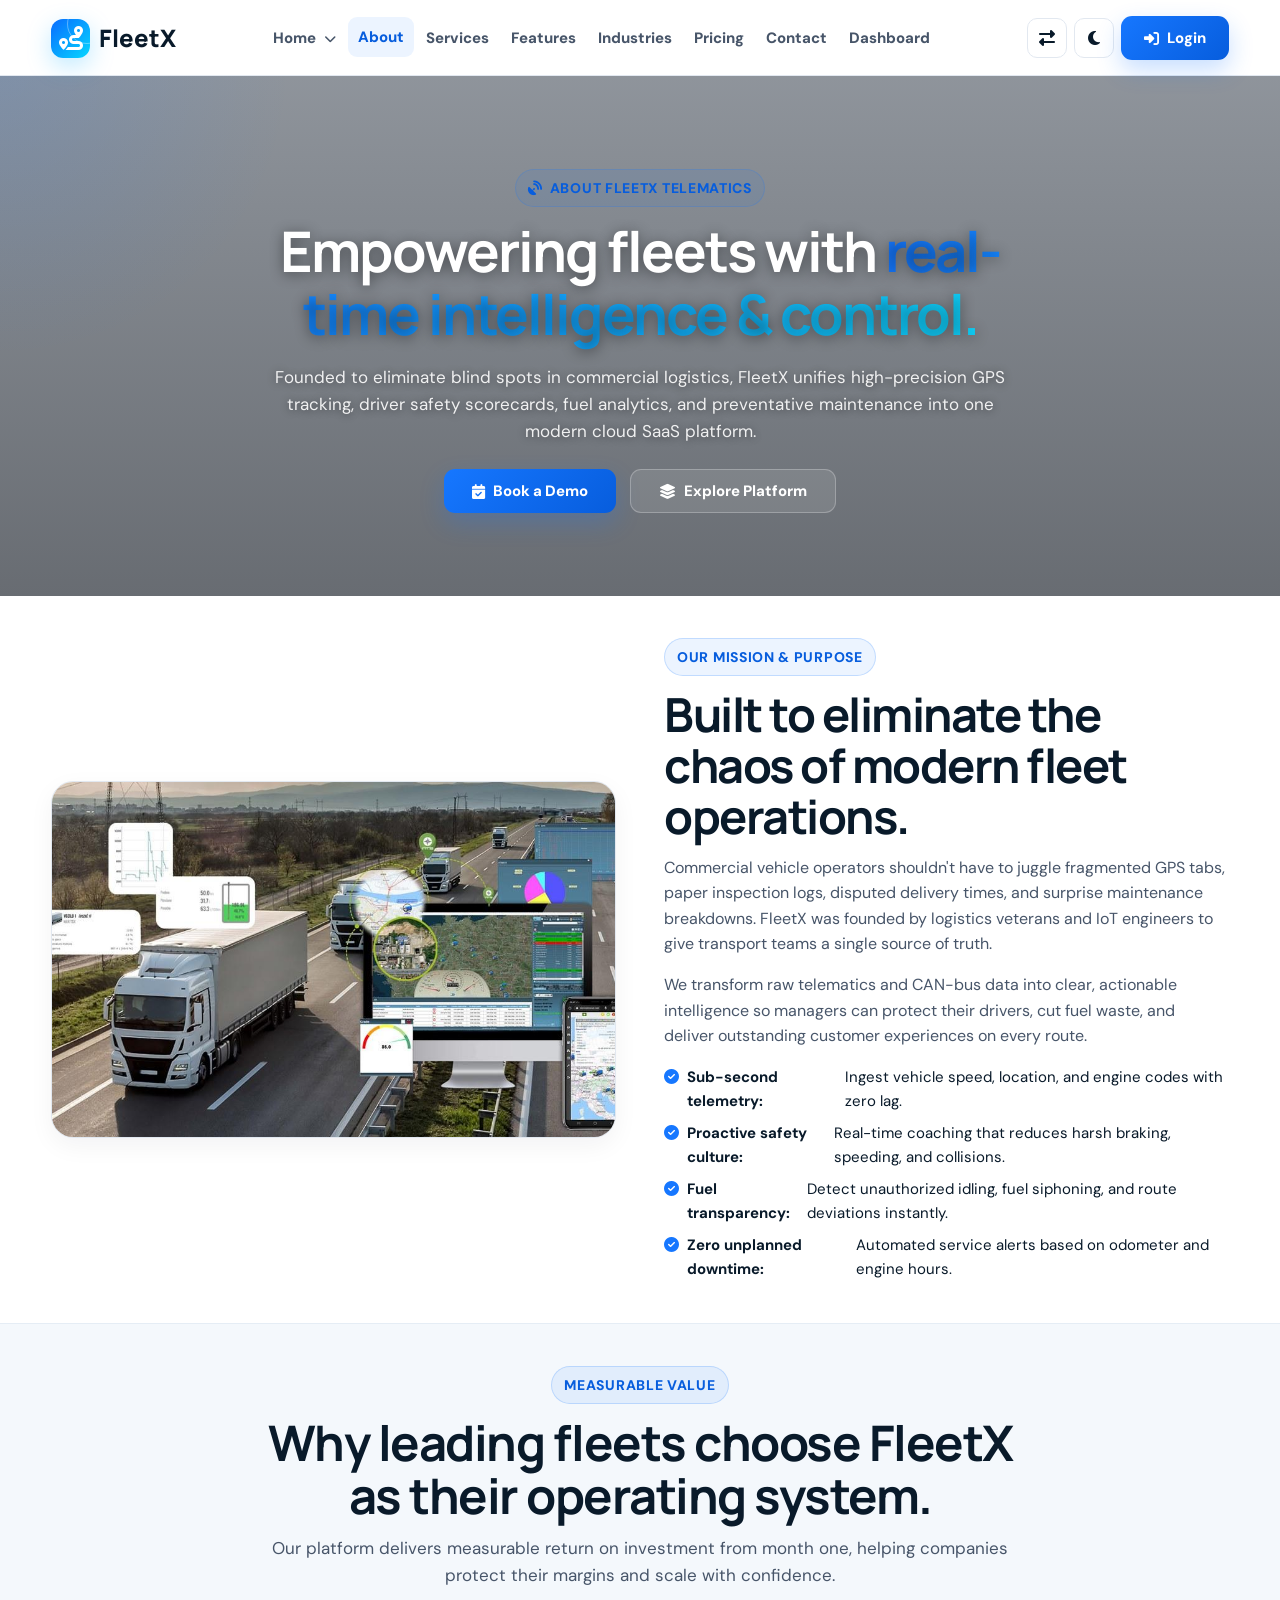
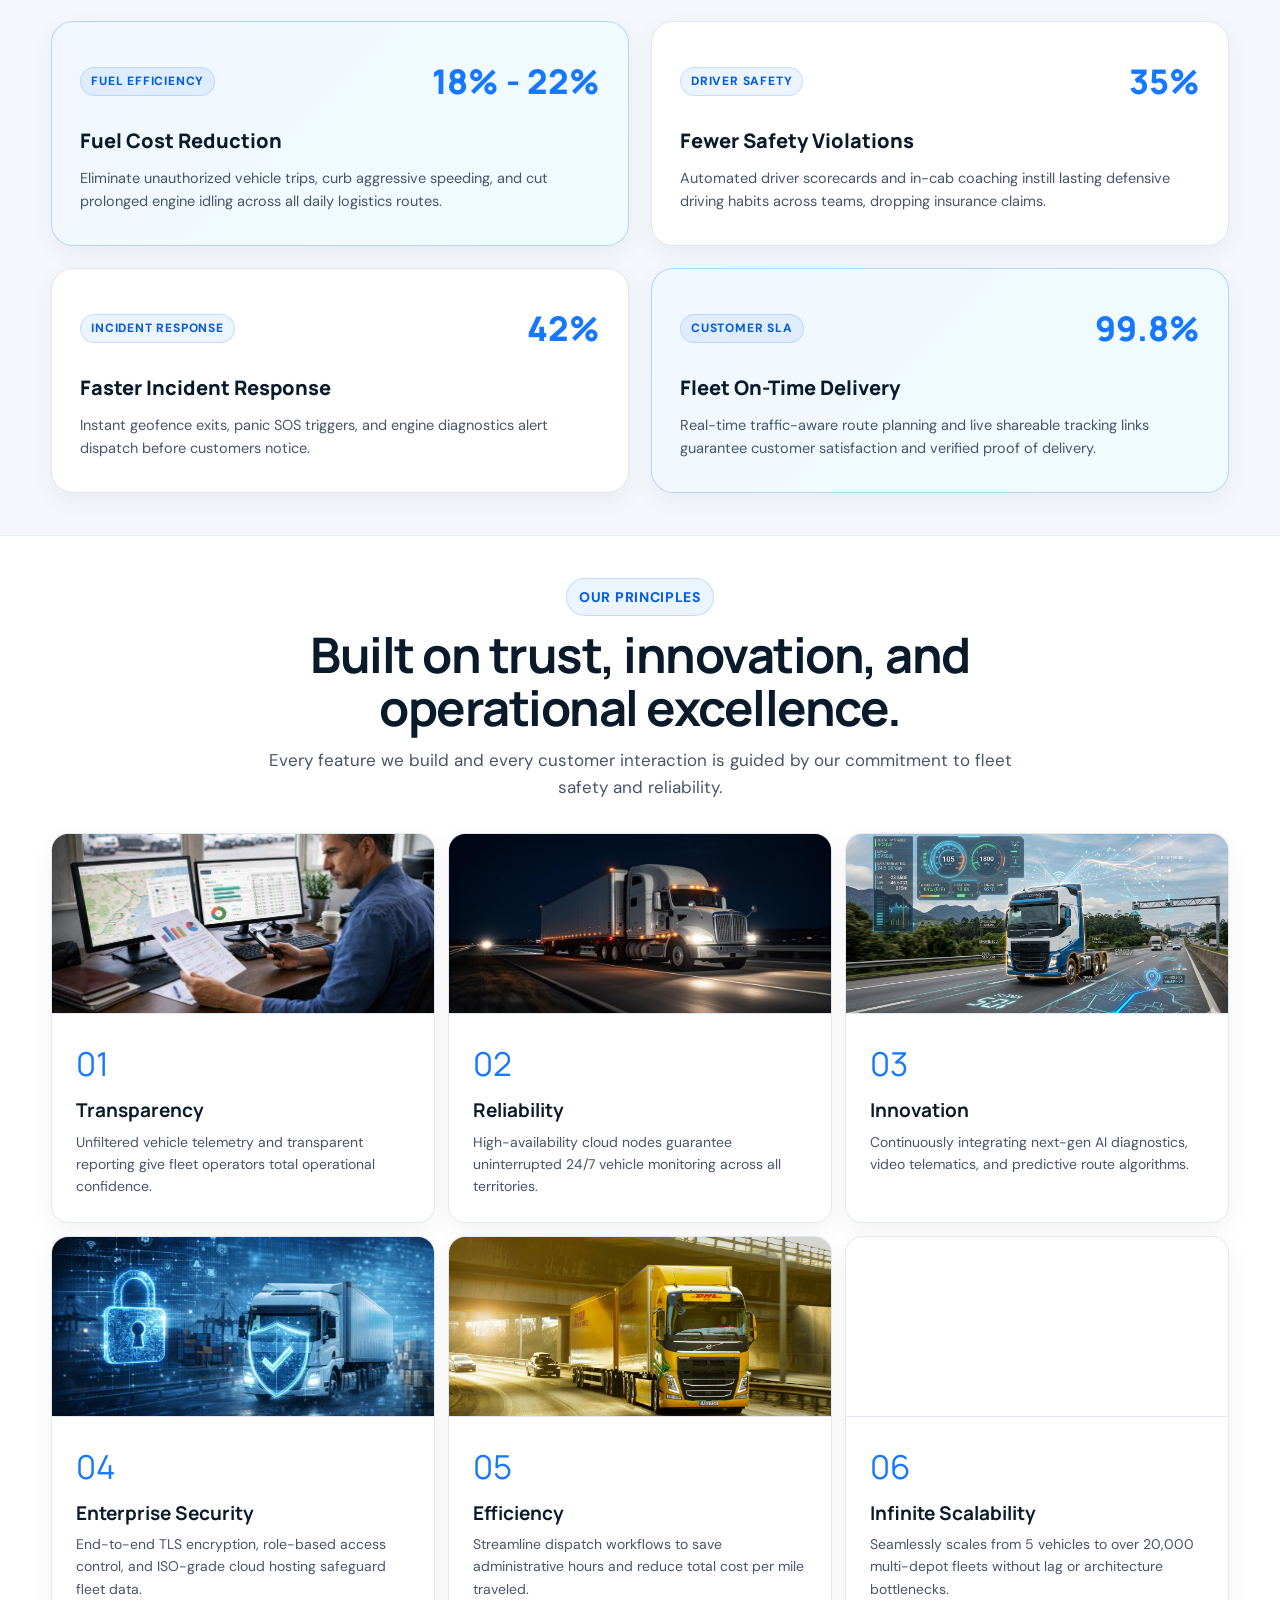
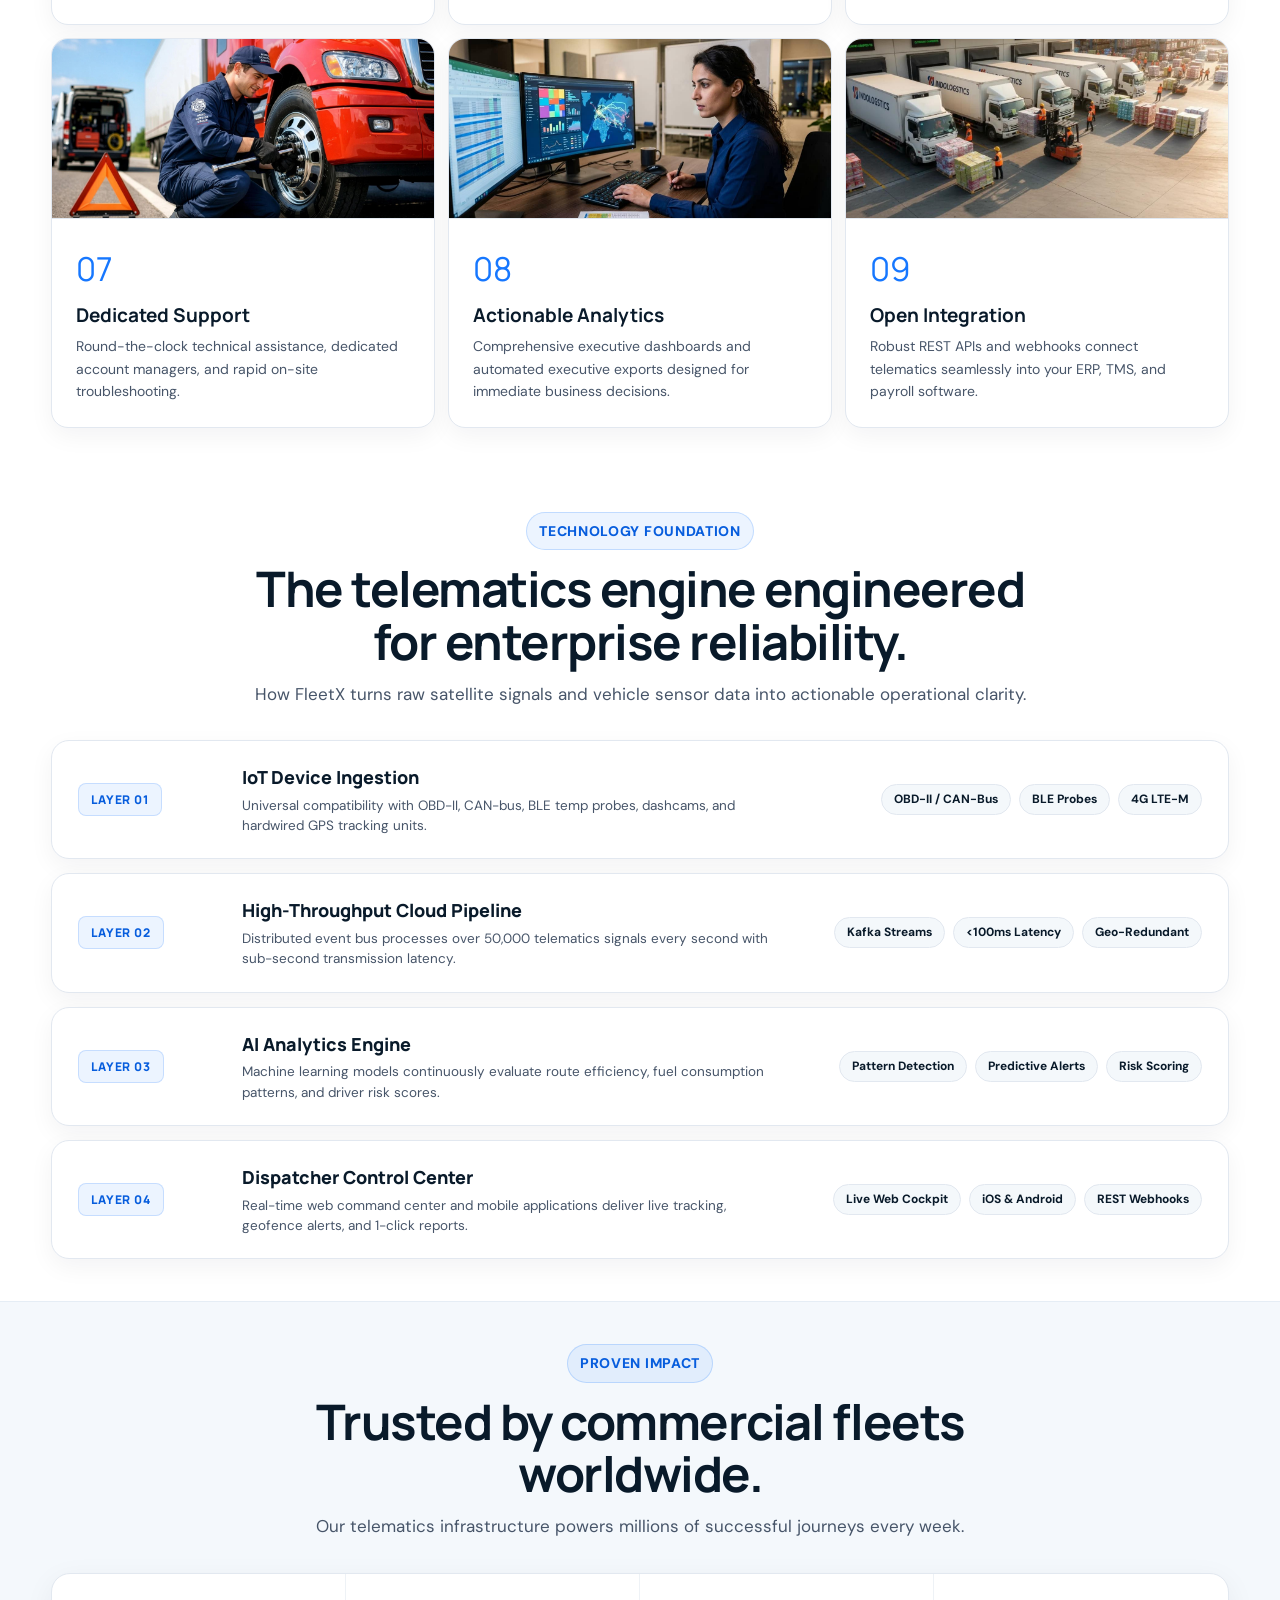
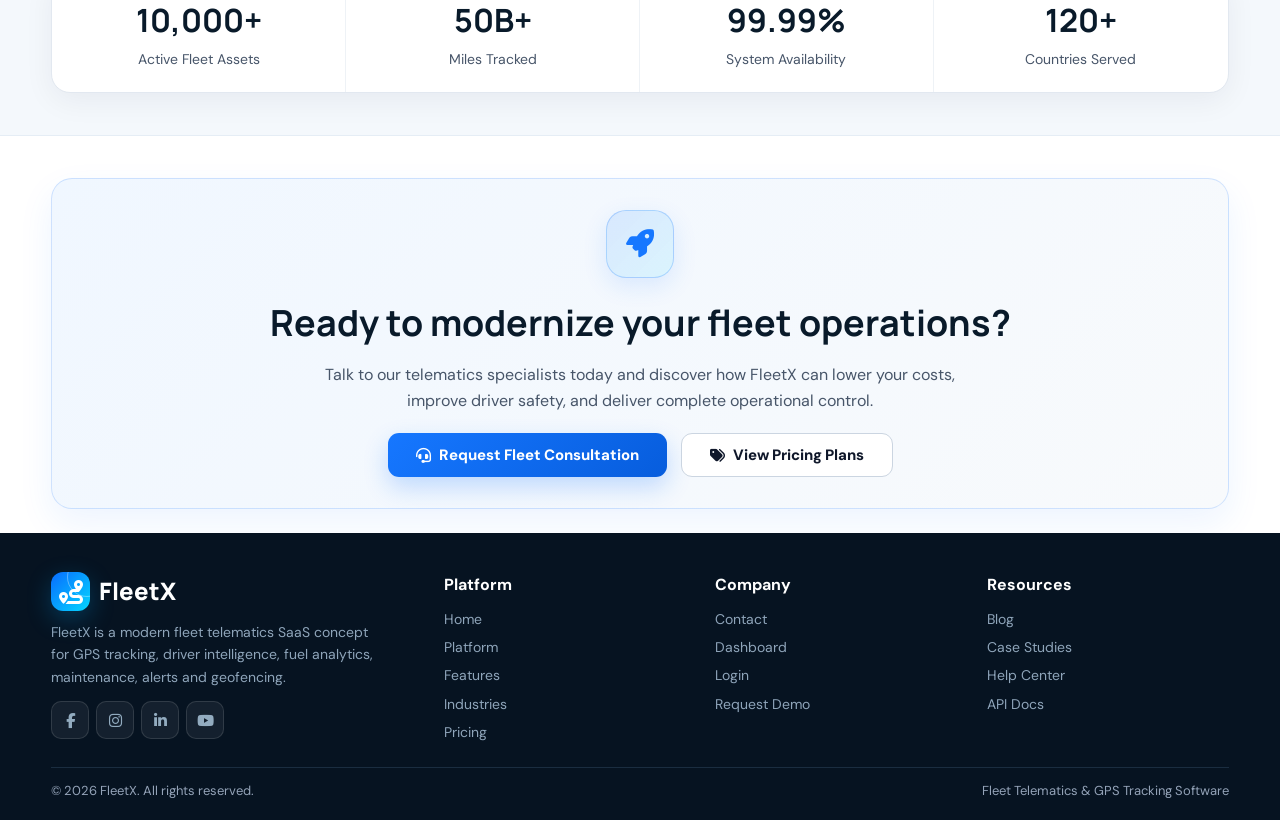
==== commit ea5359a3: "third commit" ====
--- a/about.html
+++ b/about.html
@@ -106,164 +106,308 @@
 ABOUT
 ========================================================= -->
 <main id="about" class="page active">
-<section class="hero" style="background: var(--navy);">
-<div class="container">
-<div class="hero-copy" style="text-align: center; max-width: 800px; margin: 0 auto;">
+<section class="hero hero-about" style="background: linear-gradient(180deg, rgba(6, 18, 34, 0.45) 0%, rgba(3, 10, 20, 0.60) 100%), url('https://images.unsplash.com/photo-1586528116311-ad8dd3c8310d?auto=format&fit=crop&w=2400&q=90') center/cover no-repeat;">
+<div class="container">
+<div class="hero-copy" style="text-align: center; max-width: 820px; margin: 0 auto;">
 <span class="eyebrow" style="color: #05d7ff; border-color: rgba(255,255,255,0.2); background: rgba(255,255,255,0.1);">
-About Us
+<i class="fa-solid fa-satellite-dish"></i> About FleetX Telematics
 </span>
 <h1 style="color: #fff;">
-Driving the future of <span>fleet management.</span>
+Empowering fleets with <span>real-time intelligence & control.</span>
 </h1>
-<p style="color: rgba(255,255,255,0.9);">
-We're on a mission to simplify operations for fleets worldwide.
-</p>
-<div class="hero-buttons" style="justify-content: center;">
+<p style="color: rgba(255,255,255,0.9); font-size: 17px; line-height: 1.6;">
+Founded to eliminate blind spots in commercial logistics, FleetX unifies high-precision GPS tracking, driver safety scorecards, fuel analytics, and preventative maintenance into one modern cloud SaaS platform.
+</p>
+<div class="hero-buttons" style="justify-content: center; gap: 14px;">
 <button class="btn btn-primary" onclick="showPage('contact')">
-Join Our Team
-</button>
-</div>
-</div>
-</div>
-</section>
-
-<!-- SECTION 1 -->
+<i class="fa-solid fa-calendar-check"></i> Book a Demo
+</button>
+<button class="btn btn-outline" onclick="showPage('features')" style="background: rgba(255,255,255,0.1); color: #fff; border-color: rgba(255,255,255,0.25);">
+<i class="fa-solid fa-layer-group"></i> Explore Platform
+</button>
+</div>
+</div>
+</div>
+</section>
+
+<!-- OUR STORY & PURPOSE SECTION -->
 <section class="section">
 <div class="container">
-<div class="emoji-panel">
-<div class="emoji">🌍</div>
-<h2>Our Global Mission</h2>
-<p style="max-width:650px;margin:9px auto 19px;color:var(--muted);font-size:16px;">
-FleetX was founded with a singular goal: to provide unparalleled visibility and control for commercial fleets across the globe, ensuring safety, efficiency, and sustainability.
-</p>
-</div>
-</div>
-</section>
-
-<!-- SECTION 2 -->
+<div class="grid-2" style="align-items: center; gap: 48px;">
+<div class="big-image">
+<img src="images/Know where your fleet is before someone asks.png" alt="FleetX fleet management team" loading="lazy" decoding="async">
+</div>
+<div class="split">
+<span class="eyebrow">Our Mission & Purpose</span>
+<h2>Built to eliminate the chaos of modern fleet operations.</h2>
+<p>
+Commercial vehicle operators shouldn't have to juggle fragmented GPS tabs, paper inspection logs, disputed delivery times, and surprise maintenance breakdowns. FleetX was founded by logistics veterans and IoT engineers to give transport teams a single source of truth.
+</p>
+<p>
+We transform raw telematics and CAN-bus data into clear, actionable intelligence so managers can protect their drivers, cut fuel waste, and deliver outstanding customer experiences on every route.
+</p>
+<ul class="check-list" style="margin-top: 16px;">
+<li><i class="fa-solid fa-circle-check"></i> <strong>Sub-second telemetry:</strong> Ingest vehicle speed, location, and engine codes with zero lag.</li>
+<li><i class="fa-solid fa-circle-check"></i> <strong>Proactive safety culture:</strong> Real-time coaching that reduces harsh braking, speeding, and collisions.</li>
+<li><i class="fa-solid fa-circle-check"></i> <strong>Fuel transparency:</strong> Detect unauthorized idling, fuel siphoning, and route deviations instantly.</li>
+<li><i class="fa-solid fa-circle-check"></i> <strong>Zero unplanned downtime:</strong> Automated service alerts based on odometer and engine hours.</li>
+</ul>
+</div>
+</div>
+</div>
+</section>
+
+<!-- TANGIBLE USER VALUE PILLARS -->
+<section class="section" style="background: rgba(8,108,255,0.03);">
+<div class="container">
+<div class="section-title">
+<span class="eyebrow">Measurable Value</span>
+<h2>Why leading fleets choose FleetX as their operating system.</h2>
+<p>
+Our platform delivers measurable return on investment from month one, helping companies protect their margins and scale with confidence.
+</p>
+</div>
+<div class="bento-grid">
+<div class="bento-card bento-accent">
+<div class="bento-header">
+<span class="bento-tag">Fuel Efficiency</span>
+<div class="bento-stat">18% - 22%</div>
+</div>
+<h3>Fuel Cost Reduction</h3>
+<p>Eliminate unauthorized vehicle trips, curb aggressive speeding, and cut prolonged engine idling across all daily logistics routes.</p>
+</div>
+<div class="bento-card">
+<div class="bento-header">
+<span class="bento-tag">Driver Safety</span>
+<div class="bento-stat">35%</div>
+</div>
+<h3>Fewer Safety Violations</h3>
+<p>Automated driver scorecards and in-cab coaching instill lasting defensive driving habits across teams, dropping insurance claims.</p>
+</div>
+<div class="bento-card">
+<div class="bento-header">
+<span class="bento-tag">Incident Response</span>
+<div class="bento-stat">42%</div>
+</div>
+<h3>Faster Incident Response</h3>
+<p>Instant geofence exits, panic SOS triggers, and engine diagnostics alert dispatch before customers notice.</p>
+</div>
+<div class="bento-card bento-accent">
+<div class="bento-header">
+<span class="bento-tag">Customer SLA</span>
+<div class="bento-stat">99.8%</div>
+</div>
+<h3>Fleet On-Time Delivery</h3>
+<p>Real-time traffic-aware route planning and live shareable tracking links guarantee customer satisfaction and verified proof of delivery.</p>
+</div>
+</div>
+</div>
+</section>
+
+<!-- CORE VALUES -->
 <section class="section">
 <div class="container">
 <div class="section-title">
-<span class="eyebrow">Core Values</span>
-<h2>Built on trust and innovation.</h2>
+<span class="eyebrow">Our Principles</span>
+<h2>Built on trust, innovation, and operational excellence.</h2>
+<p>
+Every feature we build and every customer interaction is guided by our commitment to fleet safety and reliability.
+</p>
 </div>
 <div class="info-band">
 <div class="info-box" style="padding: 0; overflow: hidden; display: flex; flex-direction: column;">
 <img src="images/Transparency.png" alt="Transparency" style="width: 100%; height: 180px; object-fit: cover; display: block; border-bottom: 1px solid var(--border);">
-<div style="padding: 30px; flex: 1;">
+<div style="padding: 24px; flex: 1;">
 <div class="info-number">01</div>
 <h3>Transparency</h3>
-<p>We believe in open data and clear insights for every vehicle in your fleet.</p>
+<p>Unfiltered vehicle telemetry and transparent reporting give fleet operators total operational confidence.</p>
 </div>
 </div>
 <div class="info-box" style="padding: 0; overflow: hidden; display: flex; flex-direction: column;">
 <img src="images/Reliability.png" alt="Reliability" style="width: 100%; height: 180px; object-fit: cover; display: block; border-bottom: 1px solid var(--border);">
-<div style="padding: 30px; flex: 1;">
+<div style="padding: 24px; flex: 1;">
 <div class="info-number">02</div>
 <h3>Reliability</h3>
-<p>Uptime is critical. Our systems are built to ensure constant connectivity.</p>
+<p>High-availability cloud nodes guarantee uninterrupted 24/7 vehicle monitoring across all territories.</p>
 </div>
 </div>
 <div class="info-box" style="padding: 0; overflow: hidden; display: flex; flex-direction: column;">
 <img src="images/Innovation.png" alt="Innovation" style="width: 100%; height: 180px; object-fit: cover; display: block; border-bottom: 1px solid var(--border);">
-<div style="padding: 30px; flex: 1;">
+<div style="padding: 24px; flex: 1;">
 <div class="info-number">03</div>
 <h3>Innovation</h3>
-<p>Continuously evolving our telematics algorithms to stay ahead of the curve.</p>
+<p>Continuously integrating next-gen AI diagnostics, video telematics, and predictive route algorithms.</p>
 </div>
 </div>
 <div class="info-box" style="padding: 0; overflow: hidden; display: flex; flex-direction: column;">
 <img src="images/Security.png" alt="Security" style="width: 100%; height: 180px; object-fit: cover; display: block; border-bottom: 1px solid var(--border);">
-<div style="padding: 30px; flex: 1;">
+<div style="padding: 24px; flex: 1;">
 <div class="info-number">04</div>
-<h3>Security</h3>
-<p>Bank-grade encryption protects your fleet's most sensitive operational data.</p>
+<h3>Enterprise Security</h3>
+<p>End-to-end TLS encryption, role-based access control, and ISO-grade cloud hosting safeguard fleet data.</p>
 </div>
 </div>
 <div class="info-box" style="padding: 0; overflow: hidden; display: flex; flex-direction: column;">
 <img src="images/Efficiency.png" alt="Efficiency" style="width: 100%; height: 180px; object-fit: cover; display: block; border-bottom: 1px solid var(--border);">
-<div style="padding: 30px; flex: 1;">
+<div style="padding: 24px; flex: 1;">
 <div class="info-number">05</div>
 <h3>Efficiency</h3>
-<p>Optimizing routing and fuel consumption to drive down operational costs.</p>
+<p>Streamline dispatch workflows to save administrative hours and reduce total cost per mile traveled.</p>
 </div>
 </div>
 <div class="info-box" style="padding: 0; overflow: hidden; display: flex; flex-direction: column;">
 <img src="images/Scalability.png" alt="Scalability" style="width: 100%; height: 180px; object-fit: cover; display: block; border-bottom: 1px solid var(--border);">
-<div style="padding: 30px; flex: 1;">
+<div style="padding: 24px; flex: 1;">
 <div class="info-number">06</div>
-<h3>Scalability</h3>
-<p>Built to handle thousands of concurrent vehicles without performance degradation.</p>
+<h3>Infinite Scalability</h3>
+<p>Seamlessly scales from 5 vehicles to over 20,000 multi-depot fleets without lag or architecture bottlenecks.</p>
 </div>
 </div>
 <div class="info-box" style="padding: 0; overflow: hidden; display: flex; flex-direction: column;">
 <img src="images/Support.png" alt="Support" style="width: 100%; height: 180px; object-fit: cover; display: block; border-bottom: 1px solid var(--border);">
-<div style="padding: 30px; flex: 1;">
+<div style="padding: 24px; flex: 1;">
 <div class="info-number">07</div>
-<h3>Support</h3>
-<p>Dedicated 24/7 technical assistance to keep your fleet moving smoothly.</p>
+<h3>Dedicated Support</h3>
+<p>Round-the-clock technical assistance, dedicated account managers, and rapid on-site troubleshooting.</p>
 </div>
 </div>
 <div class="info-box" style="padding: 0; overflow: hidden; display: flex; flex-direction: column;">
 <img src="images/Analytics.png" alt="Analytics" style="width: 100%; height: 180px; object-fit: cover; display: block; border-bottom: 1px solid var(--border);">
-<div style="padding: 30px; flex: 1;">
+<div style="padding: 24px; flex: 1;">
 <div class="info-number">08</div>
-<h3>Analytics</h3>
-<p>Deep dive into your fleet's metrics with powerful, AI-driven insights.</p>
+<h3>Actionable Analytics</h3>
+<p>Comprehensive executive dashboards and automated executive exports designed for immediate business decisions.</p>
 </div>
 </div>
 <div class="info-box" style="padding: 0; overflow: hidden; display: flex; flex-direction: column;">
 <img src="images/Integration.png" alt="Integration" style="width: 100%; height: 180px; object-fit: cover; display: block; border-bottom: 1px solid var(--border);">
-<div style="padding: 30px; flex: 1;">
+<div style="padding: 24px; flex: 1;">
 <div class="info-number">09</div>
-<h3>Integration</h3>
-<p>Seamlessly connect with your existing supply chain and payroll systems.</p>
-</div>
-</div>
-</div>
-</div>
-</section>
-
-<!-- SECTION 3 -->
+<h3>Open Integration</h3>
+<p>Robust REST APIs and webhooks connect telematics seamlessly into your ERP, TMS, and payroll software.</p>
+</div>
+</div>
+</div>
+</div>
+</section>
+
+<!-- TECHNOLOGY ARCHITECTURE -->
+<section class="section">
+<div class="container">
+<div class="section-title">
+<span class="eyebrow">Technology Foundation</span>
+<h2>The telematics engine engineered for enterprise reliability.</h2>
+<p>
+How FleetX turns raw satellite signals and vehicle sensor data into actionable operational clarity.
+</p>
+</div>
+<div class="stack-layers">
+<div class="stack-layer">
+<div class="layer-badge-col">
+<span class="layer-badge">Layer 01</span>
+</div>
+<div class="layer-info">
+<h3>IoT Device Ingestion</h3>
+<p>Universal compatibility with OBD-II, CAN-bus, BLE temp probes, dashcams, and hardwired GPS tracking units.</p>
+</div>
+<div class="layer-specs">
+<span class="spec-pill">OBD-II / CAN-Bus</span>
+<span class="spec-pill">BLE Probes</span>
+<span class="spec-pill">4G LTE-M</span>
+</div>
+</div>
+<div class="stack-layer">
+<div class="layer-badge-col">
+<span class="layer-badge">Layer 02</span>
+</div>
+<div class="layer-info">
+<h3>High-Throughput Cloud Pipeline</h3>
+<p>Distributed event bus processes over 50,000 telematics signals every second with sub-second transmission latency.</p>
+</div>
+<div class="layer-specs">
+<span class="spec-pill">Kafka Streams</span>
+<span class="spec-pill">&lt;100ms Latency</span>
+<span class="spec-pill">Geo-Redundant</span>
+</div>
+</div>
+<div class="stack-layer">
+<div class="layer-badge-col">
+<span class="layer-badge">Layer 03</span>
+</div>
+<div class="layer-info">
+<h3>AI Analytics Engine</h3>
+<p>Machine learning models continuously evaluate route efficiency, fuel consumption patterns, and driver risk scores.</p>
+</div>
+<div class="layer-specs">
+<span class="spec-pill">Pattern Detection</span>
+<span class="spec-pill">Predictive Alerts</span>
+<span class="spec-pill">Risk Scoring</span>
+</div>
+</div>
+<div class="stack-layer">
+<div class="layer-badge-col">
+<span class="layer-badge">Layer 04</span>
+</div>
+<div class="layer-info">
+<h3>Dispatcher Control Center</h3>
+<p>Real-time web command center and mobile applications deliver live tracking, geofence alerts, and 1-click reports.</p>
+</div>
+<div class="layer-specs">
+<span class="spec-pill">Live Web Cockpit</span>
+<span class="spec-pill">iOS &amp; Android</span>
+<span class="spec-pill">REST Webhooks</span>
+</div>
+</div>
+</div>
+</div>
+</section>
+
+<!-- IMPACT STATS -->
 <section class="section" style="background: rgba(8,108,255,0.03);">
 <div class="container">
 <div class="section-title">
-<span class="eyebrow">By The Numbers</span>
-<h2>Our Impact</h2>
+<span class="eyebrow">Proven Impact</span>
+<h2>Trusted by commercial fleets worldwide.</h2>
+<p>Our telematics infrastructure powers millions of successful journeys every week.</p>
 </div>
 <div class="stat-strip">
 <div class="stat-box">
-<h3>10k+</h3>
-<span>Active Fleets</span>
+<strong>10,000+</strong>
+<span>Active Fleet Assets</span>
 </div>
 <div class="stat-box">
-<h3>50B+</h3>
+<strong>50B+</strong>
 <span>Miles Tracked</span>
 </div>
 <div class="stat-box">
-<h3>99.99%</h3>
-<span>System Uptime</span>
+<strong>99.99%</strong>
+<span>System Availability</span>
 </div>
 <div class="stat-box">
-<h3>120+</h3>
+<strong>120+</strong>
 <span>Countries Served</span>
 </div>
 </div>
 </div>
 </section>
 
-<!-- SECTION 4 -->
+<!-- CTA -->
 <section class="section">
 <div class="container">
-<div class="emoji-panel" style="background: linear-gradient(135deg, var(--surface), rgba(8,108,255,0.1));">
-<div class="emoji">🚀</div>
-<h2>Ready to join the journey?</h2>
-<p style="max-width:650px;margin:9px auto 19px;color:var(--muted);font-size:16px;">
-We are constantly looking for bright minds to help us build the next generation of logistics technology.
-</p>
-<button class="btn btn-primary" onclick="showPage('contact')" style="width: auto; padding: 0 28px; white-space: nowrap;">
-View Open Positions
-</button>
+<div class="emoji-panel">
+<div class="cta-icon-badge"><i class="fa-solid fa-rocket"></i></div>
+<h2>Ready to modernize your fleet operations?</h2>
+<p>
+Talk to our telematics specialists today and discover how FleetX can lower your costs, improve driver safety, and deliver complete operational control.
+</p>
+<div style="display: flex; justify-content: center; gap: 14px; flex-wrap: wrap;">
+<button class="btn btn-primary" onclick="showPage('contact')">
+<i class="fa-solid fa-headset"></i> Request Fleet Consultation
+</button>
+<button class="btn btn-outline" onclick="showPage('pricing')">
+<i class="fa-solid fa-tags"></i> View Pricing Plans
+</button>
+</div>
 </div>
 </div>
 </section>
--- a/css/style.css
+++ b/css/style.css
@@ -2,37 +2,46 @@
 FLEETX MODERN TELEMATICS SaaS
 ========================================================= */
 :root{
---bg:#f3f7fb;
+--bg:#ffffff;
 --surface:#ffffff;
---surface2:#edf4f9;
+--surface2:#f4f8fb;
 --navy:#061525;
 --navy2:#0a2138;
 --navy3:#103250;
 --text:#091a2a;
---muted:#63778b;
+--muted:#475569;
 --blue:#1677ff;
 --blue2:#075ddd;
 --cyan:#10d7ff;
 --green:#22c55e;
 --orange:#f59e0b;
 --red:#ef4444;
---border:#dbe7f0;
+--border:#e2e8f0;
+--border-subtle:rgba(22,119,255,0.16);
+--bg-alt:#f4f8fc;
 --radius:20px;
---shadow:0 18px 50px rgba(4,25,45,.10);
---shadow2:0 8px 25px rgba(4,25,45,.07);
---navbg:rgba(255,255,255,.90);
+--shadow:0 18px 50px rgba(4,25,45,.08);
+--shadow2:0 8px 25px rgba(4,25,45,.05);
+--navbg:rgba(255,255,255,.94);
 --transition:.3s cubic-bezier(.2,.7,.2,1);
 }
 body.dark{
---bg:#040d17;
---surface:#081827;
---surface2:#0c2033;
---text:#eef8ff;
---muted:#91a8bb;
---border:#183249;
---navbg:rgba(4,13,23,.92);
---shadow:0 20px 55px rgba(0,0,0,.35);
---shadow2:0 10px 30px rgba(0,0,0,.25);
+--bg:#000000;
+--bg-alt:#0c131d;
+--surface:#0a1017;
+--surface2:#121a24;
+--navy:#000000;
+--navy2:#080e15;
+--navy3:#0e1622;
+--text:#f8fafc;
+--muted:#94a3b8;
+--border:rgba(255,255,255,0.08);
+--border-subtle:rgba(22,119,255,0.18);
+--navbg:rgba(0,0,0,0.92);
+--shadow:0 20px 55px rgba(0,0,0,0.65);
+--shadow2:0 10px 30px rgba(0,0,0,0.45);
+background-color:#000000;
+color:var(--text);
 }
 *{
 margin:0;
@@ -135,22 +144,23 @@
 }
 .btn-primary{
 color:#fff;
-background:linear-gradient(135deg,var(--blue),var(--cyan));
-box-shadow:0 10px 25px rgba(22,119,255,.20);
+background:linear-gradient(135deg,#1677ff,#075ddd);
+box-shadow:0 10px 25px rgba(22,119,255,.24);
 }
 .btn-primary:hover{
 transform:translateY(-4px) scale(1.02);
-box-shadow:0 17px 35px rgba(22,119,255,.32);
+background:linear-gradient(135deg,#075ddd,#004ecc);
+box-shadow:0 17px 35px rgba(22,119,255,.36);
 }
 .btn-outline{
 background:var(--surface);
 color:var(--text);
-border:1px solid var(--border);
+border:1.5px solid var(--border);
 }
 .btn-outline:hover{
 transform:translateY(-4px);
-border-color:var(--blue);
-color:var(--blue);
+border-color:var(--blue2);
+color:var(--blue2);
 box-shadow:var(--shadow2);
 }
 .btn-dark{
@@ -304,6 +314,113 @@
 min-height:calc(100vh - 76px);
 display:flex;
 align-items:center;
+}
+/* INNER PAGES STANDARDIZED HERO SIZE (ABOUT TO CONTACT) */
+#about .hero,
+#services .hero,
+#features .hero,
+#industries .hero,
+#pricing .hero,
+#contact .hero,
+.hero-about,
+.hero-services,
+.hero-features,
+.hero-industries,
+.hero-pricing,
+.hero-contact {
+  min-height: 520px;
+  display: flex;
+  align-items: center;
+  justify-content: center;
+  padding: 85px 0 75px;
+  box-sizing: border-box;
+}
+#about .hero > .container,
+#services .hero > .container,
+#features .hero > .container,
+#industries .hero > .container,
+#pricing .hero > .container,
+#contact .hero > .container,
+.hero-about > .container,
+.hero-services > .container,
+.hero-features > .container,
+.hero-industries > .container,
+.hero-pricing > .container,
+.hero-contact > .container {
+  width: 100%;
+}
+#about .hero .hero-copy,
+#services .hero .hero-copy,
+#features .hero .hero-copy,
+#industries .hero .hero-copy,
+#pricing .hero .hero-copy,
+#contact .hero .hero-copy,
+.hero-about .hero-copy,
+.hero-services .hero-copy,
+.hero-features .hero-copy,
+.hero-industries .hero-copy,
+.hero-pricing .hero-copy,
+.hero-contact .hero-copy {
+  max-width: 820px;
+  margin: 0 auto;
+  text-align: center;
+}
+#about .hero h1,
+#services .hero h1,
+#features .hero h1,
+#industries .hero h1,
+#pricing .hero h1,
+#contact .hero h1,
+.hero-about h1,
+.hero-services h1,
+.hero-features h1,
+.hero-industries h1,
+.hero-pricing h1,
+.hero-contact h1 {
+  font-family: "Manrope", sans-serif;
+  font-size: clamp(38px, 4.4vw, 56px);
+  line-height: 1.12;
+  letter-spacing: -2px;
+  margin-bottom: 18px;
+  color: #ffffff;
+  text-shadow: 0 2px 14px rgba(0, 0, 0, 0.45);
+}
+#about .hero p,
+#services .hero p,
+#features .hero p,
+#industries .hero p,
+#pricing .hero p,
+#contact .hero p,
+.hero-about p,
+.hero-services p,
+.hero-features p,
+.hero-industries p,
+.hero-pricing p,
+.hero-contact p {
+  font-size: 17px;
+  line-height: 1.6;
+  max-width: 740px;
+  margin: 0 auto 24px;
+  color: rgba(255, 255, 255, 0.9);
+  text-shadow: 0 1px 8px rgba(0, 0, 0, 0.45);
+}
+#about .hero .hero-buttons,
+#services .hero .hero-buttons,
+#features .hero .hero-buttons,
+#industries .hero .hero-buttons,
+#pricing .hero .hero-buttons,
+#contact .hero .hero-buttons,
+.hero-about .hero-buttons,
+.hero-services .hero-buttons,
+.hero-features .hero-buttons,
+.hero-industries .hero-buttons,
+.hero-pricing .hero-buttons,
+.hero-contact .hero-buttons {
+  display: flex;
+  justify-content: center;
+  align-items: center;
+  gap: 14px;
+  flex-wrap: wrap;
 }
 #home1 .hero > .container, #home2 .hero > .container {
 width:100%;
@@ -535,7 +652,7 @@
 background:linear-gradient(135deg,rgba(22,119,255,.12),rgba(0,215,255,.09));
 color:var(--blue);
 font-size:21px;
-margin-bottom:14px;
+margin:0 auto 15px;
 transition:.3s;
 }
 .feature-card:hover .feature-icon{
@@ -592,7 +709,7 @@
 font-size:15px;
 }
 .check-list i{
-color:var(--green);
+color:var(--blue);
 margin-top:4px;
 }
 /* =========================================================
@@ -903,6 +1020,7 @@
 border-radius:21px;
 box-shadow:var(--shadow2);
 transition:.35s;
+text-align:center;
 }
 .price-card:hover{
 transform:translateY(-9px);
@@ -952,7 +1070,7 @@
 color:var(--muted);
 }
 .price-list i{
-color:var(--green);
+color:var(--blue);
 margin-right:6px;
 }
 /* =========================================================
@@ -1412,9 +1530,28 @@
 transform:translateY(-7px);
 box-shadow:var(--shadow);
 }
-.emoji{
-font-size:46px;
-margin-bottom:8px;
+.emoji,
+.cta-icon-badge{
+width:68px;
+height:68px;
+border-radius:20px;
+margin:0 auto 16px;
+background:linear-gradient(135deg,rgba(22,119,255,.12),rgba(0,215,255,.12));
+border:1px solid rgba(22,119,255,.22);
+color:var(--blue);
+display:flex;
+align-items:center;
+justify-content:center;
+font-size:28px;
+box-shadow:0 8px 24px rgba(22,119,255,.12);
+transition:var(--transition);
+}
+.emoji-panel:hover .emoji,
+.emoji-panel:hover .cta-icon-badge{
+transform:translateY(-4px) scale(1.06);
+background:linear-gradient(135deg,rgba(22,119,255,.22),rgba(0,215,255,.18));
+border-color:var(--blue);
+box-shadow:0 12px 30px rgba(22,119,255,.22);
 }
 /* =========================================================
 FOOTER
@@ -1462,22 +1599,24 @@
 margin-top:13px;
 }
 .social{
-width:36px;
-height:36px;
+width:38px;
+height:38px;
 display:grid;
 place-items:center;
-border-radius:9px;
+border-radius:10px;
+background:rgba(255,255,255,.06);
+border:1px solid rgba(255,255,255,.12);
+color:#92abbf;
+font-size:15px;
+transition:var(--transition);
+}
+.social:hover{
+transform:translateY(-3px) scale(1.05);
+background:var(--blue);
+border-color:var(--blue);
 color:#fff;
-transition:.3s;
-}
-.social:hover{
-transform:translateY(-5px) scale(1.06);
-box-shadow:0 8px 20px rgba(0,0,0,.25);
-}
-.facebook{background:#1877f2}
-.instagram{background:linear-gradient(45deg,#f9ce34,#ee2a7b,#6228d7)}
-.linkedin{background:#0a66c2}
-.youtube{background:#ff0000}
+box-shadow:0 8px 20px rgba(22,119,255,.35);
+}
 .footer-bottom{
 border-top:1px solid #1a2d40;
 margin-top:23px;
@@ -1485,7 +1624,7 @@
 display:flex;
 justify-content:space-between;
 font-size:13px;
-color:#71879d;
+color:#94a3b8;
 }
 /* =========================================================
 LOGIN
@@ -1551,7 +1690,7 @@
 box-shadow:var(--shadow2);
 }
 .google{
-color:#4285f4;
+color:inherit;
 }
 .divider{
 display:flex;
@@ -1848,16 +1987,28 @@
 }
 .alert{
 display:flex;
-align-items:flex-start;
-gap:9px;
-padding:10px;
-border-radius:10px;
+align-items:center;
+gap:12px;
+padding:11px 13px;
+border-radius:12px;
 background:var(--surface2);
 font-size:13px;
 transition:.25s;
 }
 .alert:hover{
 transform:translateX(4px);
+}
+.alert-icon{
+width:32px;
+height:32px;
+min-width:32px;
+display:grid;
+place-items:center;
+border-radius:8px;
+background:rgba(22,119,255,.1);
+color:var(--blue);
+font-size:13px;
+flex-shrink:0;
 }
 .alert strong{
 display:block;
@@ -1951,7 +2102,7 @@
 border-radius:50%;
 display:none;
 place-items:center;
-background:linear-gradient(135deg,var(--blue),var(--cyan));
+background:linear-gradient(135deg,#1677ff,#075ddd);
 color:#fff;
 z-index:6000;
 box-shadow:0 10px 25px rgba(22,119,255,.28);
@@ -2114,13 +2265,14 @@
 grid-template-columns:repeat(2,1fr);
 }
 }
-@media(max-width:900px){
-.hero-grid,
-.contact-grid{
+@media(max-width:1024px){
+.hero-grid{
 grid-template-columns:1fr;
 }
 .hero-copy{
 text-align:center;
+padding:0 20px;
+margin:0 auto !important;
 }
 .hero-copy p{
 margin-left:auto;
@@ -2128,6 +2280,11 @@
 }
 .hero-buttons{
 justify-content:center;
+}
+}
+@media(max-width:900px){
+.contact-grid{
+grid-template-columns:1fr;
 }
 .grid-3,
 .pricing{
@@ -2175,13 +2332,23 @@
 grid-template-columns:1fr 1fr;
 }
 .grid-3 > *:nth-child(3):last-child,
+.grid-3 > *:last-child:nth-child(odd),
 .pricing > *:nth-child(3):last-child,
-.info-band > *:nth-child(3):last-child{
+.pricing > *:last-child:nth-child(odd){
 grid-column: 1 / -1;
 justify-self:center;
 width:calc(50% - 9px);
 }
-.showcase > *:nth-child(3):last-child{
+.info-band > *:nth-child(3):last-child,
+.info-band > *:nth-child(9):last-child,
+.info-band > *:nth-child(9),
+.info-band > *:last-child:nth-child(odd){
+grid-column: 1 / -1;
+justify-self:center;
+width:calc(50% - 6.5px);
+}
+.showcase > *:nth-child(3):last-child,
+.showcase > *:last-child:nth-child(odd){
 grid-column: 1 / -1;
 justify-self:center;
 width:calc(50% - 7.5px);
@@ -2212,10 +2379,18 @@
 }
 @media(max-width:650px){
 .grid-3 > *:nth-child(3):last-child,
+.grid-3 > *:last-child:nth-child(odd),
 .pricing > *:nth-child(3):last-child,
+.pricing > *:last-child:nth-child(odd),
 .info-band > *:nth-child(3):last-child,
-.showcase > *:nth-child(3):last-child{
-width:auto;
+.info-band > *:nth-child(9):last-child,
+.info-band > *:nth-child(9),
+.info-band > *:last-child:nth-child(odd),
+.showcase > *:nth-child(3):last-child,
+.showcase > *:last-child:nth-child(odd){
+width:100%;
+justify-self:stretch;
+grid-column:auto;
 }
 .section{
 padding:43px 0;
@@ -2437,4 +2612,1595 @@
   color: var(--muted);
   line-height: 1.6;
   font-size: 15px;
+}
+
+/* =========================================================
+   PROCESS STEPS & METHODOLOGY
+   ========================================================= */
+.step-grid {
+  display: grid;
+  grid-template-columns: repeat(4, 1fr);
+  gap: 18px;
+  margin-top: 24px;
+}
+.step-card {
+  background: var(--surface);
+  border: 1px solid var(--border);
+  border-radius: 18px;
+  padding: 24px 20px;
+  box-shadow: var(--shadow2);
+  transition: var(--transition);
+  position: relative;
+  display: flex;
+  flex-direction: column;
+}
+.step-card:hover {
+  transform: translateY(-6px);
+  border-color: rgba(22, 119, 255, 0.35);
+  box-shadow: var(--shadow);
+}
+.step-number {
+  font-family: "Manrope", sans-serif;
+  font-size: 28px;
+  font-weight: 900;
+  color: var(--blue);
+  line-height: 1;
+  margin-bottom: 12px;
+  display: inline-flex;
+  align-items: center;
+  justify-content: center;
+  width: 44px;
+  height: 44px;
+  border-radius: 12px;
+  background: rgba(22, 119, 255, 0.08);
+}
+.step-card h3 {
+  font-family: "Manrope", sans-serif;
+  font-size: 18px;
+  font-weight: 700;
+  margin-bottom: 8px;
+  color: var(--text);
+}
+.step-card p {
+  font-size: 14px;
+  color: var(--muted);
+  line-height: 1.6;
+}
+
+/* =========================================================
+   ROI & VALUE METRICS CARDS
+   ========================================================= */
+.roi-grid {
+  display: grid;
+  grid-template-columns: repeat(4, 1fr);
+  gap: 16px;
+  margin-top: 20px;
+}
+.roi-card {
+  background: var(--surface);
+  border: 1px solid var(--border);
+  border-radius: 18px;
+  padding: 22px 18px;
+  text-align: center;
+  box-shadow: var(--shadow2);
+  transition: var(--transition);
+}
+.roi-card:hover {
+  transform: translateY(-5px);
+  box-shadow: var(--shadow);
+  border-color: rgba(22, 119, 255, 0.3);
+}
+.roi-metric {
+  font-family: "Manrope", sans-serif;
+  font-size: 32px;
+  font-weight: 900;
+  color: var(--blue);
+  line-height: 1.1;
+  margin-bottom: 6px;
+}
+.roi-card h3 {
+  font-family: "Manrope", sans-serif;
+  font-size: 16px;
+  font-weight: 700;
+  margin-bottom: 6px;
+  color: var(--text);
+}
+.roi-card p {
+  font-size: 13px;
+  color: var(--muted);
+  line-height: 1.5;
+}
+
+/* =========================================================
+   FEATURE COMPARISON TABLE
+   ========================================================= */
+.pricing-table-wrap {
+  width: 100%;
+  overflow-x: auto;
+  background: var(--surface);
+  border: 1px solid var(--border);
+  border-radius: 20px;
+  box-shadow: var(--shadow2);
+  margin-top: 30px;
+}
+.pricing-table {
+  width: 100%;
+  min-width: 680px;
+  border-collapse: collapse;
+  text-align: left;
+}
+.pricing-table th,
+.pricing-table td {
+  padding: 16px 20px;
+  border-bottom: 1px solid var(--border);
+  font-size: 14px;
+}
+.pricing-table th {
+  background: var(--surface2);
+  font-family: "Manrope", sans-serif;
+  font-weight: 800;
+  font-size: 15px;
+  color: var(--text);
+}
+.pricing-table th.col-feature {
+  width: 36%;
+}
+.pricing-table th.col-plan {
+  width: 21%;
+  text-align: center;
+}
+.pricing-table td.col-plan {
+  text-align: center;
+}
+.pricing-table tr:last-child td {
+  border-bottom: none;
+}
+.pricing-table tr:hover td {
+  background: rgba(22, 119, 255, 0.03);
+}
+.pricing-check {
+  color: var(--green);
+  font-size: 16px;
+}
+.pricing-dash {
+  color: var(--muted);
+  font-weight: 600;
+}
+.pricing-badge {
+  display: inline-block;
+  padding: 3px 8px;
+  border-radius: 6px;
+  font-size: 12px;
+  font-weight: 700;
+  background: rgba(22, 119, 255, 0.1);
+  color: var(--blue);
+}
+
+/* EMOJI PANEL GLOBAL FIX */
+.emoji-panel h2 {
+  font-family: "Manrope", sans-serif;
+  font-size: clamp(24px, 3.2vw, 36px);
+  margin-bottom: 8px;
+}
+.emoji-panel p {
+  max-width: 650px;
+  margin: 10px auto 20px;
+  color: var(--muted);
+  font-size: 16px;
+  line-height: 1.6;
+}
+
+/* =========================================================
+   PAGE 1 (INDEX): PROCESS TIMELINE (HOW IT WORKS)
+   ========================================================= */
+.process-timeline {
+  display: grid;
+  grid-template-columns: repeat(4, 1fr);
+  gap: 20px;
+  position: relative;
+  margin-top: 36px;
+}
+.timeline-card {
+  background: var(--surface);
+  border: 1px solid var(--border);
+  border-radius: 20px;
+  padding: 28px 22px 24px;
+  position: relative;
+  box-shadow: var(--shadow2);
+  transition: var(--transition);
+  display: flex;
+  flex-direction: column;
+}
+.timeline-card:hover {
+  transform: translateY(-8px);
+  border-color: var(--blue);
+  box-shadow: var(--shadow);
+}
+.timeline-card-top {
+  display: flex;
+  align-items: center;
+  justify-content: space-between;
+  margin-bottom: 18px;
+}
+.timeline-number {
+  font-family: "Manrope", sans-serif;
+  font-size: 20px;
+  font-weight: 900;
+  color: #fff;
+  width: 40px;
+  height: 40px;
+  border-radius: 12px;
+  background: linear-gradient(135deg, var(--blue), var(--cyan));
+  display: flex;
+  align-items: center;
+  justify-content: center;
+  box-shadow: 0 6px 16px rgba(22, 119, 255, 0.25);
+}
+.timeline-icon-wrap {
+  width: 38px;
+  height: 38px;
+  border-radius: 10px;
+  background: rgba(22, 119, 255, 0.08);
+  color: var(--blue);
+  display: flex;
+  align-items: center;
+  justify-content: center;
+  font-size: 17px;
+}
+.timeline-card h3 {
+  font-family: "Manrope", sans-serif;
+  font-size: 19px;
+  font-weight: 800;
+  margin-bottom: 10px;
+  color: var(--text);
+}
+.timeline-card p {
+  font-size: 14px;
+  color: var(--muted);
+  line-height: 1.6;
+}
+
+/* =========================================================
+   PAGE 1 (INDEX): ROI COCKPIT (EXECUTIVE OUTCOMES)
+   ========================================================= */
+.roi-cockpit {
+  display: grid;
+  grid-template-columns: 1fr 1.25fr;
+  gap: 28px;
+  align-items: stretch;
+  margin-top: 30px;
+}
+.roi-featured-card {
+  background: linear-gradient(135deg, #061525, #0a2744);
+  color: #fff;
+  border-radius: 24px;
+  padding: 38px 32px;
+  box-shadow: 0 20px 50px rgba(4, 25, 45, 0.2);
+  display: flex;
+  flex-direction: column;
+  justify-content: center;
+  position: relative;
+  overflow: hidden;
+}
+.roi-featured-card:before {
+  content: "";
+  position: absolute;
+  top: -40px;
+  right: -40px;
+  width: 180px;
+  height: 180px;
+  border-radius: 50%;
+  background: radial-gradient(circle, rgba(16, 215, 255, 0.2), transparent 70%);
+}
+.roi-featured-badge {
+  display: inline-flex;
+  align-items: center;
+  gap: 6px;
+  padding: 6px 14px;
+  border-radius: 50px;
+  background: rgba(16, 215, 255, 0.15);
+  color: var(--cyan);
+  font-size: 13px;
+  font-weight: 800;
+  width: fit-content;
+  margin-bottom: 20px;
+}
+.roi-featured-metric {
+  font-family: "Manrope", sans-serif;
+  font-size: clamp(40px, 4.5vw, 56px);
+  font-weight: 900;
+  line-height: 1.05;
+  background: linear-gradient(135deg, #fff, #b7e9ff);
+  -webkit-background-clip: text;
+  -webkit-text-fill-color: transparent;
+  margin-bottom: 12px;
+}
+.roi-featured-card h3 {
+  font-family: "Manrope", sans-serif;
+  font-size: 22px;
+  font-weight: 800;
+  margin-bottom: 12px;
+}
+.roi-featured-card p {
+  color: #9db5c9;
+  font-size: 15px;
+  line-height: 1.6;
+}
+.roi-rows {
+  display: flex;
+  flex-direction: column;
+  gap: 14px;
+}
+.roi-row-card {
+  background: var(--surface);
+  border: 1px solid var(--border);
+  border-radius: 18px;
+  padding: 22px 24px;
+  box-shadow: var(--shadow2);
+  display: flex;
+  align-items: center;
+  justify-content: space-between;
+  gap: 18px;
+  transition: var(--transition);
+}
+.roi-row-card:hover {
+  transform: translateX(6px);
+  border-color: var(--blue);
+  box-shadow: var(--shadow);
+}
+.roi-row-info {
+  flex: 1;
+}
+.roi-row-info h4 {
+  font-family: "Manrope", sans-serif;
+  font-size: 17px;
+  font-weight: 800;
+  margin-bottom: 4px;
+  color: var(--text);
+}
+.roi-row-info p {
+  font-size: 13px;
+  color: var(--muted);
+  line-height: 1.5;
+}
+.roi-row-pill {
+  font-family: "Manrope", sans-serif;
+  font-size: 22px;
+  font-weight: 900;
+  color: var(--blue);
+  padding: 8px 16px;
+  border-radius: 12px;
+  background: rgba(22, 119, 255, 0.08);
+  white-space: nowrap;
+}
+
+/* =========================================================
+   PAGE 2 (ABOUT): BENTO GRID & STACK LAYERS
+   ========================================================= */
+.bento-grid {
+  display: grid;
+  grid-template-columns: repeat(2, 1fr);
+  gap: 22px;
+  margin-top: 32px;
+}
+.bento-card {
+  background: var(--surface);
+  border: 1px solid var(--border);
+  border-radius: 22px;
+  padding: 32px 28px;
+  box-shadow: var(--shadow2);
+  transition: var(--transition);
+  position: relative;
+  overflow: hidden;
+}
+.bento-card:hover {
+  transform: translateY(-6px);
+  box-shadow: var(--shadow);
+  border-color: rgba(22, 119, 255, 0.35);
+}
+.bento-card.bento-accent {
+  background: linear-gradient(135deg, rgba(8, 108, 255, 0.04), rgba(0, 215, 255, 0.06)), var(--surface);
+}
+.bento-header {
+  display: flex;
+  align-items: center;
+  justify-content: space-between;
+  margin-bottom: 16px;
+}
+.bento-tag {
+  font-size: 12px;
+  font-weight: 800;
+  text-transform: uppercase;
+  letter-spacing: 0.8px;
+  color: var(--blue);
+  background: rgba(22, 119, 255, 0.08);
+  padding: 4px 10px;
+  border-radius: 50px;
+}
+.bento-stat {
+  font-family: "Manrope", sans-serif;
+  font-size: 34px;
+  font-weight: 900;
+  color: var(--blue);
+}
+.bento-card h3 {
+  font-family: "Manrope", sans-serif;
+  font-size: 20px;
+  font-weight: 800;
+  margin-bottom: 10px;
+  color: var(--text);
+}
+.bento-card p {
+  font-size: 14.5px;
+  color: var(--muted);
+  line-height: 1.6;
+}
+
+/* STACK LAYERS */
+.stack-layers {
+  display: flex;
+  flex-direction: column;
+  gap: 14px;
+  margin-top: 32px;
+}
+.stack-layer {
+  background: var(--surface);
+  border: 1px solid var(--border);
+  border-radius: 18px;
+  padding: 22px 26px;
+  box-shadow: var(--shadow2);
+  display: grid;
+  grid-template-columns: 140px 1.4fr 1fr;
+  align-items: center;
+  gap: 24px;
+  transition: var(--transition);
+}
+.stack-layer:hover {
+  transform: translateX(6px);
+  border-color: var(--blue);
+  box-shadow: var(--shadow);
+}
+.layer-badge-col {
+  display: flex;
+  align-items: center;
+  gap: 12px;
+}
+.layer-badge {
+  font-family: "Manrope", sans-serif;
+  font-size: 12px;
+  font-weight: 900;
+  letter-spacing: 0.8px;
+  color: var(--blue);
+  background: rgba(22, 119, 255, 0.1);
+  padding: 6px 12px;
+  border-radius: 8px;
+  text-transform: uppercase;
+  white-space: nowrap;
+}
+.layer-info h3 {
+  font-family: "Manrope", sans-serif;
+  font-size: 18px;
+  font-weight: 800;
+  margin-bottom: 4px;
+  color: var(--text);
+}
+.layer-info p {
+  font-size: 13.5px;
+  color: var(--muted);
+  line-height: 1.5;
+}
+.layer-specs {
+  display: flex;
+  flex-wrap: wrap;
+  gap: 8px;
+  justify-content: flex-end;
+}
+.spec-pill {
+  font-size: 12px;
+  font-weight: 700;
+  color: var(--text);
+  background: var(--surface2);
+  border: 1px solid var(--border);
+  padding: 5px 12px;
+  border-radius: 50px;
+  white-space: nowrap;
+}
+
+/* =========================================================
+   PAGE 3 (SERVICES): PHASE ROADMAP & SLA CERTIFICATE
+   ========================================================= */
+.phase-roadmap {
+  display: grid;
+  grid-template-columns: repeat(4, 1fr);
+  gap: 18px;
+  margin-top: 32px;
+}
+.roadmap-phase {
+  background: var(--surface);
+  border: 1px solid var(--border);
+  border-top: 4px solid var(--blue);
+  border-radius: 18px;
+  padding: 24px 20px;
+  box-shadow: var(--shadow2);
+  transition: var(--transition);
+  display: flex;
+  flex-direction: column;
+}
+.roadmap-phase:hover {
+  transform: translateY(-6px);
+  box-shadow: var(--shadow);
+}
+.phase-header {
+  display: flex;
+  align-items: center;
+  justify-content: space-between;
+  margin-bottom: 12px;
+}
+.phase-tag {
+  font-family: "Manrope", sans-serif;
+  font-size: 11px;
+  font-weight: 800;
+  text-transform: uppercase;
+  letter-spacing: 0.8px;
+  color: #fff;
+  background: var(--blue);
+  padding: 4px 8px;
+  border-radius: 6px;
+}
+.phase-duration {
+  font-size: 12px;
+  font-weight: 700;
+  color: var(--muted);
+}
+.roadmap-phase h3 {
+  font-family: "Manrope", sans-serif;
+  font-size: 17px;
+  font-weight: 800;
+  margin-bottom: 8px;
+  color: var(--text);
+}
+.roadmap-phase p {
+  font-size: 13.5px;
+  color: var(--muted);
+  line-height: 1.5;
+  margin-bottom: 14px;
+  flex: 1;
+}
+.phase-deliverables {
+  list-style: none;
+  border-top: 1px solid var(--border);
+  padding-top: 12px;
+  display: grid;
+  gap: 6px;
+}
+.phase-deliverables li {
+  font-size: 12.5px;
+  color: var(--text);
+  display: flex;
+  align-items: center;
+  gap: 6px;
+}
+.phase-deliverables i {
+  color: var(--blue);
+  font-size: 11px;
+}
+
+/* SLA CERTIFICATE */
+.sla-certificate-box {
+  background: linear-gradient(135deg, #061321, #0c2b48);
+  color: #fff;
+  border-radius: 26px;
+  padding: 44px 38px;
+  box-shadow: 0 22px 55px rgba(4, 20, 35, 0.22);
+  margin-top: 30px;
+}
+.sla-grid {
+  display: grid;
+  grid-template-columns: repeat(4, 1fr);
+  gap: 20px;
+  margin-top: 30px;
+}
+.sla-item {
+  background: rgba(255, 255, 255, 0.05);
+  border: 1px solid rgba(255, 255, 255, 0.1);
+  border-radius: 18px;
+  padding: 24px 20px;
+  transition: var(--transition);
+}
+.sla-item:hover {
+  background: rgba(255, 255, 255, 0.08);
+  transform: translateY(-4px);
+  border-color: rgba(16, 215, 255, 0.4);
+}
+.sla-badge-row {
+  display: flex;
+  align-items: center;
+  justify-content: space-between;
+  margin-bottom: 14px;
+}
+.sla-badge-row i {
+  color: var(--cyan);
+  font-size: 20px;
+}
+.sla-badge {
+  font-size: 11px;
+  font-weight: 800;
+  text-transform: uppercase;
+  color: var(--cyan);
+  background: rgba(0, 215, 255, 0.15);
+  padding: 3px 8px;
+  border-radius: 4px;
+}
+.sla-metric {
+  font-family: "Manrope", sans-serif;
+  font-size: 32px;
+  font-weight: 900;
+  color: #fff;
+  margin-bottom: 4px;
+}
+.sla-item h4 {
+  font-family: "Manrope", sans-serif;
+  font-size: 16px;
+  font-weight: 700;
+  margin-bottom: 6px;
+  color: #e4f3ff;
+}
+.sla-item p {
+  font-size: 13px;
+  color: #92abbf;
+  line-height: 1.5;
+}
+
+/* =========================================================
+   PAGE 4 (FEATURES): ADVANCED MODULE GRID
+   ========================================================= */
+.module-grid {
+  display: grid;
+  grid-template-columns: repeat(2, 1fr);
+  gap: 24px;
+  margin-top: 32px;
+}
+.module-card {
+  background: var(--surface);
+  border: 1px solid var(--border);
+  border-radius: 22px;
+  padding: 30px;
+  box-shadow: var(--shadow2);
+  transition: var(--transition);
+  display: flex;
+  gap: 22px;
+  align-items: flex-start;
+}
+.module-card:hover {
+  transform: translateY(-6px);
+  border-color: var(--blue);
+  box-shadow: var(--shadow);
+}
+.module-icon-wrap {
+  width: 58px;
+  height: 58px;
+  min-width: 58px;
+  border-radius: 16px;
+  background: linear-gradient(135deg, rgba(22, 119, 255, 0.12), rgba(0, 215, 255, 0.12));
+  color: var(--blue);
+  display: flex;
+  align-items: center;
+  justify-content: center;
+  font-size: 24px;
+}
+.module-body {
+  flex: 1;
+}
+.module-tag {
+  display: inline-block;
+  font-size: 11px;
+  font-weight: 800;
+  text-transform: uppercase;
+  letter-spacing: 0.8px;
+  color: var(--blue);
+  background: rgba(22, 119, 255, 0.08);
+  padding: 3px 10px;
+  border-radius: 50px;
+  margin-bottom: 10px;
+}
+.module-body h3 {
+  font-family: "Manrope", sans-serif;
+  font-size: 19px;
+  font-weight: 800;
+  margin-bottom: 8px;
+  color: var(--text);
+}
+.module-body p {
+  font-size: 14px;
+  color: var(--muted);
+  line-height: 1.6;
+}
+
+/* =========================================================
+   PAGE 5 (INDUSTRIES): VERTICAL SOLUTIONS
+   ========================================================= */
+.vertical-solutions {
+  display: grid;
+  grid-template-columns: repeat(2, 1fr);
+  gap: 22px;
+  margin-top: 32px;
+}
+.vertical-card {
+  background: var(--surface);
+  border: 1px solid var(--border);
+  border-left: 5px solid var(--blue);
+  border-radius: 20px;
+  padding: 28px 26px;
+  box-shadow: var(--shadow2);
+  transition: var(--transition);
+}
+.vertical-card:nth-child(2) {
+  border-left-color: var(--cyan);
+}
+.vertical-card:nth-child(3) {
+  border-left-color: #3b82f6;
+}
+.vertical-card:nth-child(4) {
+  border-left-color: #06b6d4;
+}
+.vertical-card:hover {
+  transform: translateY(-6px);
+  box-shadow: var(--shadow);
+}
+.vertical-header {
+  display: flex;
+  align-items: center;
+  justify-content: space-between;
+  margin-bottom: 12px;
+}
+.vertical-tag {
+  font-size: 11.5px;
+  font-weight: 800;
+  text-transform: uppercase;
+  letter-spacing: 0.7px;
+  padding: 5px 12px;
+  border-radius: 6px;
+  background: rgba(22, 119, 255, 0.08);
+  color: var(--blue);
+  border: 1px solid rgba(22, 119, 255, 0.16);
+  display: inline-flex;
+  align-items: center;
+  gap: 6px;
+}
+.vertical-tag i {
+  color: var(--blue);
+}
+.vertical-card h3 {
+  font-family: "Manrope", sans-serif;
+  font-size: 19px;
+  font-weight: 800;
+  margin-bottom: 8px;
+  color: var(--text);
+}
+.vertical-card p {
+  font-size: 14px;
+  color: var(--muted);
+  line-height: 1.6;
+}
+
+/* =========================================================
+   PAGE 6 (PRICING): ROI LEDGER
+   ========================================================= */
+.roi-ledger {
+  display: grid;
+  grid-template-columns: 1fr 1.35fr;
+  gap: 30px;
+  align-items: center;
+  margin-top: 32px;
+}
+.ledger-problem-card {
+  background: var(--surface);
+  border: 1px solid var(--border);
+  border-radius: 22px;
+  padding: 32px 28px;
+  box-shadow: var(--shadow2);
+}
+.ledger-problem-card h3 {
+  font-family: "Manrope", sans-serif;
+  font-size: 21px;
+  font-weight: 800;
+  margin-bottom: 10px;
+  color: var(--text);
+}
+.ledger-problem-card p {
+  font-size: 14px;
+  color: var(--muted);
+  line-height: 1.6;
+  margin-bottom: 18px;
+}
+.cost-leak-list {
+  list-style: none;
+  display: grid;
+  gap: 10px;
+}
+.cost-leak-list li {
+  display: flex;
+  align-items: center;
+  gap: 10px;
+  font-size: 13.5px;
+  color: var(--text);
+}
+.cost-leak-list i {
+  color: var(--blue);
+  font-size: 14px;
+}
+.ledger-savings-grid {
+  display: grid;
+  grid-template-columns: 1fr 1fr;
+  gap: 16px;
+}
+.ledger-saving-box {
+  background: var(--surface);
+  border: 1px solid var(--border);
+  border-radius: 18px;
+  padding: 22px 18px;
+  box-shadow: var(--shadow2);
+  transition: var(--transition);
+}
+.ledger-saving-box:hover {
+  transform: translateY(-5px);
+  border-color: var(--blue);
+  box-shadow: var(--shadow);
+}
+.ledger-badge {
+  font-family: "Manrope", sans-serif;
+  font-size: 26px;
+  font-weight: 900;
+  color: var(--blue);
+  line-height: 1;
+  margin-bottom: 6px;
+}
+.ledger-saving-box h4 {
+  font-family: "Manrope", sans-serif;
+  font-size: 15px;
+  font-weight: 800;
+  margin-bottom: 4px;
+  color: var(--text);
+}
+.ledger-saving-box p {
+  font-size: 12.5px;
+  color: var(--muted);
+  line-height: 1.5;
+}
+
+/* =========================================================
+   PAGE 7 (CONTACT): CONSULTATION STEPPER
+   ========================================================= */
+.consultation-stepper {
+  display: grid;
+  grid-template-columns: repeat(4, 1fr);
+  gap: 18px;
+  margin-top: 32px;
+}
+.stepper-item {
+  background: var(--surface);
+  border: 1px solid var(--border);
+  border-radius: 18px;
+  padding: 24px 20px;
+  text-align: center;
+  box-shadow: var(--shadow2);
+  transition: var(--transition);
+  position: relative;
+}
+.stepper-item:hover {
+  transform: translateY(-5px);
+  border-color: var(--blue);
+  box-shadow: var(--shadow);
+}
+.stepper-circle {
+  width: 44px;
+  height: 44px;
+  border-radius: 50%;
+  background: rgba(22, 119, 255, 0.08);
+  color: var(--blue);
+  font-family: "Manrope", sans-serif;
+  font-size: 17px;
+  font-weight: 900;
+  display: flex;
+  align-items: center;
+  justify-content: center;
+  margin: 0 auto 14px;
+  border: 2px solid rgba(22, 119, 255, 0.2);
+}
+.stepper-item h3 {
+  font-family: "Manrope", sans-serif;
+  font-size: 16px;
+  font-weight: 800;
+  margin-bottom: 6px;
+  color: var(--text);
+}
+.stepper-item p {
+  font-size: 13px;
+  color: var(--muted);
+  line-height: 1.5;
+}
+
+/* =========================================================
+   PAGE 8 (HOME 2 / PLATFORM): PIPELINE FLOW
+   ========================================================= */
+.pipeline-flow {
+  display: grid;
+  grid-template-columns: repeat(4, 1fr);
+  gap: 16px;
+  margin-top: 32px;
+}
+.pipeline-node {
+  background: linear-gradient(135deg, #061321, #0a253e);
+  color: #fff;
+  border: 1px solid rgba(255, 255, 255, 0.1);
+  border-radius: 20px;
+  padding: 26px 20px;
+  position: relative;
+  box-shadow: var(--shadow2);
+  transition: var(--transition);
+  display: flex;
+  flex-direction: column;
+}
+.pipeline-node:hover {
+  transform: translateY(-6px);
+  border-color: var(--cyan);
+  box-shadow: 0 15px 35px rgba(0, 0, 0, 0.3);
+}
+.pipeline-node-top {
+  display: flex;
+  align-items: center;
+  justify-content: space-between;
+  margin-bottom: 14px;
+}
+.pipeline-node-top i {
+  color: var(--cyan);
+  font-size: 22px;
+}
+.pipeline-latency {
+  font-size: 11px;
+  font-weight: 800;
+  color: var(--cyan);
+  background: rgba(16, 215, 255, 0.12);
+  padding: 3px 8px;
+  border-radius: 50px;
+}
+.pipeline-node h3 {
+  font-family: "Manrope", sans-serif;
+  font-size: 17px;
+  font-weight: 800;
+  margin-bottom: 8px;
+  color: #fff;
+}
+.pipeline-node p {
+  font-size: 13px;
+  color: #92abbf;
+  line-height: 1.5;
+}
+
+/* RESPONSIVE MEDIA QUERIES FOR ALL CUSTOM LAYOUTS */
+@media (max-width: 960px) {
+  .process-timeline,
+  .phase-roadmap,
+  .consultation-stepper,
+  .pipeline-flow,
+  .sla-grid {
+    grid-template-columns: repeat(2, 1fr);
+  }
+  .stack-layer {
+    grid-template-columns: 1fr;
+    gap: 12px;
+  }
+  .layer-specs {
+    justify-content: flex-start;
+  }
+  .roi-cockpit,
+  .roi-ledger {
+    grid-template-columns: 1fr;
+  }
+}
+@media (max-width: 600px) {
+  .process-timeline,
+  .phase-roadmap,
+  .consultation-stepper,
+  .pipeline-flow,
+  .bento-grid,
+  .module-grid,
+  .vertical-solutions,
+  .ledger-savings-grid,
+  .sla-grid {
+    grid-template-columns: 1fr;
+  }
+  .module-card {
+    flex-direction: column;
+  }
+  .roi-row-card {
+    flex-direction: column;
+    align-items: flex-start;
+  }
+}
+
+/* =========================================================
+   LIGHT MODE SYSTEM (CLEAN CONTRAST & VISUAL SEPARATION)
+   Primary Background: Pure White (#ffffff)
+   Alternate Sections: Light Grey / Subtle Primary Brand Hue (#f4f8fc)
+   Highlighted Areas: Subtle shades of primary brand color
+   ========================================================= */
+
+/* 1. PRIMARY BACKGROUND & SURFACES IN LIGHT MODE */
+body:not(.dark) {
+  background-color: #ffffff !important;
+  color: var(--text);
+}
+body:not(.dark) .page {
+  background-color: #ffffff;
+}
+body:not(.dark) .navbar {
+  background: rgba(255, 255, 255, 0.94) !important;
+  border-bottom: 1px solid #e2e8f0;
+}
+body:not(.dark) .nav-dropdown-menu {
+  background: #ffffff !important;
+  border: 1px solid #e2e8f0;
+  box-shadow: 0 16px 40px rgba(4, 25, 45, 0.08);
+}
+body:not(.dark) .nav-dropdown-item:hover,
+body:not(.dark) .nav-dropdown-item.active {
+  background: rgba(22, 119, 255, 0.06) !important;
+  color: var(--blue);
+}
+
+/* 2. ALTERNATE SECTIONS (Light grey with subtle shade of primary brand color) */
+body:not(.dark) section[style*="rgba(8,108,255,0.03)"],
+body:not(.dark) section[style*="rgba(8, 108, 255, 0.03)"],
+body:not(.dark) .section-alt {
+  background: #f4f8fc !important;
+  border-top: 1px solid #e5edf5;
+  border-bottom: 1px solid #e5edf5;
+  position: relative;
+}
+
+/* Elevated cards inside alternate sections for distinct visual separation */
+body:not(.dark) section[style*="rgba(8,108,255,0.03)"] .card,
+body:not(.dark) section[style*="rgba(8, 108, 255, 0.03)"] .card,
+body:not(.dark) section[style*="rgba(8,108,255,0.03)"] .feature-card,
+body:not(.dark) section[style*="rgba(8, 108, 255, 0.03)"] .feature-card,
+body:not(.dark) section[style*="rgba(8,108,255,0.03)"] .pricing-card,
+body:not(.dark) section[style*="rgba(8, 108, 255, 0.03)"] .pricing-card,
+body:not(.dark) section[style*="rgba(8,108,255,0.03)"] .testi-card,
+body:not(.dark) section[style*="rgba(8, 108, 255, 0.03)"] .testi-card,
+body:not(.dark) section[style*="rgba(8,108,255,0.03)"] .vertical-card,
+body:not(.dark) section[style*="rgba(8, 108, 255, 0.03)"] .vertical-card,
+body:not(.dark) section[style*="rgba(8,108,255,0.03)"] .timeline-card,
+body:not(.dark) section[style*="rgba(8, 108, 255, 0.03)"] .timeline-card,
+body:not(.dark) section[style*="rgba(8,108,255,0.03)"] .ledger-problem-card,
+body:not(.dark) section[style*="rgba(8, 108, 255, 0.03)"] .ledger-problem-card,
+body:not(.dark) section[style*="rgba(8,108,255,0.03)"] .ledger-saving-box,
+body:not(.dark) section[style*="rgba(8, 108, 255, 0.03)"] .ledger-saving-box,
+body:not(.dark) .section-alt .card,
+body:not(.dark) .section-alt .feature-card,
+body:not(.dark) .section-alt .testi-card,
+body:not(.dark) .section-alt .pricing-card,
+body:not(.dark) .section-alt .vertical-card,
+body:not(.dark) .section-alt .timeline-card,
+body:not(.dark) .section-alt .ledger-problem-card,
+body:not(.dark) .section-alt .ledger-saving-box {
+  background: #ffffff !important;
+  border: 1px solid #e2e8f0;
+  box-shadow: 0 8px 24px rgba(4, 25, 45, 0.06);
+}
+
+/* 3. HIGHLIGHTED AREAS (Subtle shades of primary brand color in Light Mode) */
+/* Featured pricing card */
+body:not(.dark) .price-card.featured {
+  background: linear-gradient(180deg, #f0f7ff, #ffffff) !important;
+  border: 2px solid var(--blue) !important;
+  box-shadow: 0 16px 40px rgba(22, 119, 255, 0.14) !important;
+}
+body:not(.dark) .price-card.featured .popular {
+  background: var(--blue) !important;
+  color: #ffffff !important;
+}
+
+/* Bento Accent Cards */
+body:not(.dark) .bento-card.bento-accent {
+  background: linear-gradient(135deg, rgba(22, 119, 255, 0.06), rgba(0, 215, 255, 0.06)), #ffffff !important;
+  border-color: rgba(22, 119, 255, 0.28) !important;
+}
+
+/* Emoji Panel / CTA Highlight Panel */
+body:not(.dark) .emoji-panel {
+  background: linear-gradient(135deg, #f0f7ff, #f8fafc) !important;
+  border: 1px solid rgba(22, 119, 255, 0.18) !important;
+  box-shadow: 0 14px 35px rgba(22, 119, 255, 0.08) !important;
+}
+body:not(.dark) .cta-icon-badge {
+  background: linear-gradient(135deg, rgba(22, 119, 255, 0.12), rgba(0, 215, 255, 0.10)) !important;
+  border: 1px solid rgba(22, 119, 255, 0.25) !important;
+  color: var(--blue) !important;
+}
+
+/* Eyebrows, Badges, and Accent Tags */
+body:not(.dark) .eyebrow {
+  background: rgba(22, 119, 255, 0.08) !important;
+  border-color: rgba(22, 119, 255, 0.20) !important;
+  color: var(--blue2) !important;
+}
+body:not(.dark) .bento-tag,
+body:not(.dark) .roi-row-pill,
+body:not(.dark) .module-tag,
+body:not(.dark) .vertical-tag,
+body:not(.dark) .step-number,
+body:not(.dark) .timeline-icon-wrap,
+body:not(.dark) .layer-badge {
+  background: rgba(22, 119, 255, 0.08) !important;
+  color: var(--blue2) !important;
+  border: 1px solid rgba(22, 119, 255, 0.18) !important;
+}
+
+/* Feature Icon Badges */
+body:not(.dark) .feature-icon {
+  background: linear-gradient(135deg, rgba(22, 119, 255, 0.10), rgba(0, 215, 255, 0.08)) !important;
+  border: 1px solid rgba(22, 119, 255, 0.18) !important;
+  color: var(--blue) !important;
+}
+
+/* Stat strip and stat boxes in Light Mode */
+body:not(.dark) .stat-strip {
+  background: #ffffff !important;
+  border: 1px solid #e2e8f0 !important;
+  box-shadow: 0 8px 30px rgba(4, 25, 45, 0.06) !important;
+}
+body:not(.dark) .stat-box {
+  border-color: #eef2f6 !important;
+}
+body:not(.dark) .stat-box:hover {
+  background: rgba(22, 119, 255, 0.04) !important;
+}
+
+/* Tables in Light Mode */
+body:not(.dark) table th,
+body:not(.dark) .pricing-table th {
+  background: #f4f8fd !important;
+  color: var(--navy) !important;
+  border-color: #dbe7f0 !important;
+}
+body:not(.dark) table td,
+body:not(.dark) .pricing-table td {
+  border-color: #e8f0f8 !important;
+}
+body:not(.dark) table tr:hover td,
+body:not(.dark) .pricing-table tr:hover td {
+  background: rgba(22, 119, 255, 0.04) !important;
+}
+
+/* FAQ Accordion in Light Mode */
+body:not(.dark) .faq-item {
+  background: #ffffff !important;
+  border: 1px solid #e2e8f0 !important;
+}
+body:not(.dark) .faq-item[open] {
+  background: #f8fbff !important;
+  border-color: rgba(22, 119, 255, 0.35) !important;
+}
+body:not(.dark) .faq-item summary:hover {
+  background: rgba(22, 119, 255, 0.04) !important;
+}
+
+/* Forms & Inputs in Light Mode */
+body:not(.dark) input,
+body:not(.dark) textarea,
+body:not(.dark) select {
+  background: #ffffff !important;
+  border: 1px solid #cbd5e1 !important;
+  color: var(--text) !important;
+}
+body:not(.dark) input:focus,
+body:not(.dark) textarea:focus,
+body:not(.dark) select:focus {
+  border-color: var(--blue) !important;
+  box-shadow: 0 0 0 3px rgba(22, 119, 255, 0.15) !important;
+}
+body:not(.dark) .auth-card {
+  background: #ffffff !important;
+  border: 1px solid #e2e8f0 !important;
+  box-shadow: 0 20px 50px rgba(4, 25, 45, 0.08) !important;
+}
+
+/* =========================================================
+   DARK MODE SYSTEM (ENHANCED CONTRAST, SEPARATION & READABILITY)
+   Primary Background: Pure Black (#000000)
+   Alternate Sections: Dark Grey / Subtle Primary Brand Hue (#0c131d)
+   Highlighted Areas: Subtle shades of primary brand color
+   ========================================================= */
+
+/* 1. PRIMARY BACKGROUND & SURFACES */
+body.dark {
+  background-color: #000000 !important;
+  color: var(--text);
+}
+body.dark .page {
+  background-color: #000000;
+}
+/* Hero background images in Dark Mode - clearly visible, rich & vibrant */
+body.dark .hero-home1,
+body.dark #home1 .hero {
+  background: linear-gradient(180deg, rgba(3, 8, 18, 0.40) 0%, rgba(0, 0, 0, 0.60) 100%), url('https://images.unsplash.com/photo-1519003722824-194d4455a60c?auto=format&fit=crop&w=2400&q=90') center/cover no-repeat !important;
+}
+body.dark .hero-about,
+body.dark #about .hero {
+  background: linear-gradient(180deg, rgba(3, 8, 18, 0.42) 0%, rgba(0, 0, 0, 0.62) 100%), url('https://images.unsplash.com/photo-1586528116311-ad8dd3c8310d?auto=format&fit=crop&w=2400&q=90') center/cover no-repeat !important;
+}
+body.dark .hero-services,
+body.dark #services .hero {
+  background: linear-gradient(180deg, rgba(3, 8, 18, 0.42) 0%, rgba(0, 0, 0, 0.62) 100%), url('https://images.unsplash.com/photo-1601584115197-04ecc0da31d7?auto=format&fit=crop&w=2400&q=90') center/cover no-repeat !important;
+}
+body.dark .hero-features,
+body.dark #features .hero {
+  background: linear-gradient(180deg, rgba(3, 8, 18, 0.40) 0%, rgba(0, 0, 0, 0.60) 100%), url('https://images.unsplash.com/photo-1508974239320-0a029497e820?auto=format&fit=crop&w=2400&q=90') center/cover no-repeat !important;
+}
+body.dark .hero-industries,
+body.dark #industries .hero {
+  background: linear-gradient(180deg, rgba(3, 8, 18, 0.42) 0%, rgba(0, 0, 0, 0.62) 100%), url('https://images.unsplash.com/photo-1578575437130-527eed3abbec?auto=format&fit=crop&w=2400&q=90') center/cover no-repeat !important;
+}
+body.dark .hero-pricing,
+body.dark #pricing .hero {
+  background: linear-gradient(180deg, rgba(3, 8, 18, 0.42) 0%, rgba(0, 0, 0, 0.62) 100%), url('https://images.unsplash.com/photo-1506015391300-4802dc74de2e?auto=format&fit=crop&w=2400&q=90') center/cover no-repeat !important;
+}
+body.dark .hero-contact,
+body.dark #contact .hero {
+  background: linear-gradient(180deg, rgba(3, 8, 18, 0.42) 0%, rgba(0, 0, 0, 0.62) 100%), url('https://images.unsplash.com/photo-1486406146926-c627a92ad1ab?auto=format&fit=crop&w=2400&q=90') center/cover no-repeat !important;
+}
+body.dark .hero-home2,
+body.dark #home2 .hero {
+  background: radial-gradient(circle at 80% 20%, rgba(22, 119, 255, 0.12), transparent 50%), #000000 !important;
+}
+body.dark .platform-hero-overlay {
+  background: linear-gradient(180deg, rgba(0, 0, 0, 0.10), rgba(0, 0, 0, 0.35)) !important;
+}
+body.dark .hero:before {
+  background: radial-gradient(circle, rgba(22, 119, 255, 0.12), transparent 70%);
+}
+body.dark .navbar {
+  background: rgba(0, 0, 0, 0.92) !important;
+  border-bottom: 1px solid rgba(255, 255, 255, 0.08);
+}
+body.dark .nav-dropdown-menu {
+  background: #0a1017 !important;
+  border: 1px solid rgba(255, 255, 255, 0.1);
+  box-shadow: 0 16px 40px rgba(0, 0, 0, 0.6);
+}
+body.dark .nav-dropdown-item:hover,
+body.dark .nav-dropdown-item.active {
+  background: rgba(22, 119, 255, 0.12) !important;
+  color: #ffffff;
+}
+body.dark .footer {
+  background: #000000 !important;
+  border-top: 1px solid rgba(255, 255, 255, 0.08);
+}
+body.dark .footer-bottom {
+  border-top-color: rgba(255, 255, 255, 0.08);
+}
+
+/* 2. ALTERNATE SECTIONS (Dark grey with subtle shade of primary brand color) */
+body.dark section[style*="rgba(8,108,255,0.03)"],
+body.dark section[style*="rgba(8, 108, 255, 0.03)"],
+body.dark .section-alt {
+  background: #0c131d !important;
+  border-top: 1px solid rgba(22, 119, 255, 0.12);
+  border-bottom: 1px solid rgba(22, 119, 255, 0.12);
+  position: relative;
+}
+
+/* Elevated cards inside alternate sections for distinct visual separation */
+body.dark section[style*="rgba(8,108,255,0.03)"] .card,
+body.dark section[style*="rgba(8, 108, 255, 0.03)"] .card,
+body.dark section[style*="rgba(8,108,255,0.03)"] .feature-card,
+body.dark section[style*="rgba(8, 108, 255, 0.03)"] .feature-card,
+body.dark section[style*="rgba(8,108,255,0.03)"] .pricing-card,
+body.dark section[style*="rgba(8, 108, 255, 0.03)"] .pricing-card,
+body.dark section[style*="rgba(8,108,255,0.03)"] .testi-card,
+body.dark section[style*="rgba(8, 108, 255, 0.03)"] .testi-card,
+body.dark section[style*="rgba(8,108,255,0.03)"] .vertical-card,
+body.dark section[style*="rgba(8, 108, 255, 0.03)"] .vertical-card,
+body.dark section[style*="rgba(8,108,255,0.03)"] .timeline-card,
+body.dark section[style*="rgba(8, 108, 255, 0.03)"] .timeline-card,
+body.dark section[style*="rgba(8,108,255,0.03)"] .ledger-problem-card,
+body.dark section[style*="rgba(8, 108, 255, 0.03)"] .ledger-problem-card,
+body.dark section[style*="rgba(8,108,255,0.03)"] .ledger-saving-box,
+body.dark section[style*="rgba(8, 108, 255, 0.03)"] .ledger-saving-box,
+body.dark .section-alt .card,
+body.dark .section-alt .feature-card,
+body.dark .section-alt .testi-card,
+body.dark .section-alt .pricing-card,
+body.dark .section-alt .vertical-card,
+body.dark .section-alt .timeline-card,
+body.dark .section-alt .ledger-problem-card,
+body.dark .section-alt .ledger-saving-box {
+  background: #111a26 !important;
+  border: 1px solid rgba(255, 255, 255, 0.08);
+}
+
+/* 3. HIGHLIGHTED AREAS (Subtle shades of primary brand color & enhanced contrast) */
+/* Featured pricing card */
+body.dark .price-card.featured {
+  background: linear-gradient(180deg, #102136, #091321) !important;
+  border: 2px solid var(--blue) !important;
+  box-shadow: 0 16px 45px rgba(22, 119, 255, 0.28) !important;
+}
+body.dark .price-card.featured .popular {
+  background: var(--blue) !important;
+  color: #ffffff !important;
+}
+
+/* Bento Accent Cards */
+body.dark .bento-card.bento-accent {
+  background: linear-gradient(135deg, rgba(22, 119, 255, 0.16), rgba(0, 215, 255, 0.08)), #0e1624 !important;
+  border-color: rgba(22, 119, 255, 0.35) !important;
+}
+
+/* ROI Featured Card */
+body.dark .roi-featured-card {
+  background: linear-gradient(135deg, #0e2035, #08121f) !important;
+  border: 1px solid rgba(22, 119, 255, 0.38) !important;
+  box-shadow: 0 20px 50px rgba(0, 0, 0, 0.6) !important;
+}
+
+/* SLA Certificate Box */
+body.dark .sla-certificate-box {
+  background: linear-gradient(135deg, #0d1e31, #07101b) !important;
+  border: 1px solid rgba(22, 119, 255, 0.32) !important;
+}
+
+/* Live Telematics Operations */
+body.dark .live-section {
+  background: linear-gradient(135deg, #0a1420, #060c14) !important;
+  border: 1px solid rgba(22, 119, 255, 0.25) !important;
+}
+
+/* Pipeline Node */
+body.dark .pipeline-node {
+  background: linear-gradient(135deg, #0d1a29, #07101a) !important;
+  border: 1px solid rgba(22, 119, 255, 0.28) !important;
+}
+
+/* Highlighted CTA Dark Section Banner */
+body.dark .dark-section {
+  background: radial-gradient(circle at 80% 20%, rgba(0, 215, 255, 0.15), transparent 30%), linear-gradient(135deg, #0d1a29, #060d16) !important;
+  border: 1px solid rgba(22, 119, 255, 0.3) !important;
+  box-shadow: 0 24px 60px rgba(0, 0, 0, 0.7) !important;
+}
+
+/* Emoji Panel */
+body.dark .emoji-panel {
+  background: linear-gradient(135deg, #0e1a2b, #08101a) !important;
+  border: 1px solid rgba(22, 119, 255, 0.28) !important;
+  box-shadow: 0 16px 40px rgba(0, 0, 0, 0.5) !important;
+}
+
+/* Eyebrows, Badges, and Accent Icons */
+body.dark .eyebrow {
+  background: rgba(22, 119, 255, 0.14) !important;
+  border-color: rgba(22, 119, 255, 0.28) !important;
+  color: var(--cyan) !important;
+}
+body.dark .cta-icon-badge {
+  background: linear-gradient(135deg, rgba(22, 119, 255, 0.22), rgba(0, 215, 255, 0.14)) !important;
+  border-color: rgba(22, 119, 255, 0.4) !important;
+  color: var(--cyan) !important;
+}
+body.dark .bento-tag,
+body.dark .roi-row-pill,
+body.dark .module-tag,
+body.dark .vertical-tag,
+body.dark .step-number,
+body.dark .timeline-icon-wrap,
+body.dark .layer-badge {
+  background: rgba(22, 119, 255, 0.16) !important;
+  color: #60a5fa !important;
+  border: 1px solid rgba(22, 119, 255, 0.28) !important;
+}
+
+/* Stat strip and stat boxes */
+body.dark .stat-strip {
+  background: #0a1017 !important;
+  border: 1px solid rgba(255, 255, 255, 0.08) !important;
+}
+body.dark .stat-box {
+  border-color: rgba(255, 255, 255, 0.08) !important;
+}
+body.dark .stat-box:hover {
+  background: rgba(22, 119, 255, 0.08) !important;
+}
+
+/* Tables (Feature Comparison Matrix, Pricing Matrix) */
+body.dark table th,
+body.dark .pricing-table th {
+  background: #0e1724 !important;
+  color: #ffffff !important;
+  border-color: rgba(255, 255, 255, 0.08) !important;
+}
+body.dark table td,
+body.dark .pricing-table td {
+  border-color: rgba(255, 255, 255, 0.06) !important;
+  color: var(--text);
+}
+body.dark table tr:hover td,
+body.dark .pricing-table tr:hover td {
+  background: rgba(22, 119, 255, 0.08) !important;
+}
+
+/* FAQ Accordion */
+body.dark .faq-item {
+  background: #0a1017 !important;
+  border: 1px solid rgba(255, 255, 255, 0.08) !important;
+}
+body.dark .faq-item[open] {
+  background: #0e1624 !important;
+  border-color: rgba(22, 119, 255, 0.35) !important;
+}
+body.dark .faq-item summary:hover {
+  background: rgba(22, 119, 255, 0.06) !important;
+}
+
+/* Forms & Inputs */
+body.dark input,
+body.dark textarea,
+body.dark select {
+  background: #080d14 !important;
+  border: 1px solid rgba(255, 255, 255, 0.12) !important;
+  color: #f8fafc !important;
+}
+body.dark input:focus,
+body.dark textarea:focus,
+body.dark select:focus {
+  border-color: var(--blue) !important;
+  box-shadow: 0 0 0 3px rgba(22, 119, 255, 0.25) !important;
+}
+body.dark .auth-card {
+  background: #0a1017 !important;
+  border: 1px solid rgba(255, 255, 255, 0.1) !important;
+  box-shadow: 0 20px 50px rgba(0, 0, 0, 0.6) !important;
+}
+
+/* Dashboard Dark System */
+body.dark .dashboard-sidebar {
+  background: #000000 !important;
+  border-right: 1px solid rgba(255, 255, 255, 0.08) !important;
+}
+body.dark .dash-top {
+  background: #000000 !important;
+  border-bottom: 1px solid rgba(255, 255, 255, 0.08) !important;
+}
+body.dark .dash-menu button:hover,
+body.dark .dash-menu button.active {
+  background: #101c2b !important;
+  color: #ffffff !important;
+}
+body.dark .dash-card {
+  background: #0a1017 !important;
+  border-color: rgba(255, 255, 255, 0.08) !important;
+}
+body.dark .dash-card.accent {
+  background: linear-gradient(135deg, rgba(22, 119, 255, 0.14), rgba(0, 215, 255, 0.06)), #0c1420 !important;
+  border-color: rgba(22, 119, 255, 0.3) !important;
+}
+
+/* Status Badges */
+body.dark .status-green {
+  background: rgba(34, 197, 94, 0.16) !important;
+  color: #4ade80 !important;
+}
+body.dark .status-orange {
+  background: rgba(245, 158, 11, 0.16) !important;
+  color: #fbbf24 !important;
+}
+body.dark .status-red {
+  background: rgba(239, 68, 68, 0.16) !important;
+  color: #f87171 !important;
+}
+
+/* 4. READABILITY & TEXT CONTRAST */
+body.dark h1,
+body.dark h2,
+body.dark h3,
+body.dark h4,
+body.dark h5,
+body.dark h6 {
+  color: #ffffff !important;
+}
+body.dark .section-title p,
+body.dark .split p,
+body.dark .feature-card p,
+body.dark .bento-card p,
+body.dark .roi-featured-card p,
+body.dark .timeline-card p,
+body.dark .phase-card p,
+body.dark .module-card p,
+body.dark .vertical-card p,
+body.dark .stepper-item p,
+body.dark .faq-answer p,
+body.dark .ledger-problem-card p,
+body.dark .ledger-saving-box p {
+  color: #94a3b8 !important;
+}
+body.dark .check-list li {
+  color: #cbd5e1 !important;
+}
+body.dark .check-list i {
+  color: var(--cyan) !important;
+}
+body.dark .icon-btn {
+  background: rgba(255, 255, 255, 0.06);
+  border-color: rgba(255, 255, 255, 0.14);
+  color: #f8fafc;
+}
+body.dark .icon-btn:hover {
+  background: rgba(22, 119, 255, 0.2);
+  border-color: var(--cyan);
+  color: var(--cyan);
+}
+
+/* 5. UNIFIED THEME CONTRAST & VISUAL HIERARCHY SYSTEM */
+/* Button outlines & interactions */
+body.dark .btn-outline {
+  background: rgba(255, 255, 255, 0.05);
+  color: #f8fafc;
+  border: 1.5px solid rgba(255, 255, 255, 0.16);
+}
+body.dark .btn-outline:hover {
+  background: rgba(22, 119, 255, 0.16);
+  border-color: var(--cyan);
+  color: var(--cyan);
+  box-shadow: 0 10px 25px rgba(0, 0, 0, 0.45);
+}
+body:not(.dark) .btn-outline {
+  background: #ffffff;
+  color: #0f172a;
+  border: 1.5px solid #cbd5e1;
+}
+body:not(.dark) .btn-outline:hover {
+  background: #f8fbff;
+  border-color: var(--blue2);
+  color: var(--blue2);
+  box-shadow: 0 8px 24px rgba(22, 119, 255, 0.12);
+}
+
+/* Nav links active & hover states */
+body:not(.dark) .nav-link:hover,
+body:not(.dark) .nav-link.active {
+  color: var(--blue2) !important;
+  background: rgba(22, 119, 255, 0.08) !important;
+}
+body.dark .nav-link:hover,
+body.dark .nav-link.active {
+  color: var(--cyan) !important;
+  background: rgba(22, 119, 255, 0.14) !important;
+}
+
+/* Inputs & Placeholder contrast */
+input::placeholder,
+textarea::placeholder {
+  color: #64748b;
+  opacity: 1;
+}
+body.dark input::placeholder,
+body.dark textarea::placeholder {
+  color: #64748b !important;
+}
+
+/* Paragraph and microcopy visual hierarchy in light mode */
+body:not(.dark) .section-title p,
+body:not(.dark) .split p,
+body:not(.dark) .feature-card p,
+body:not(.dark) .bento-card p,
+body:not(.dark) .timeline-card p,
+body:not(.dark) .phase-card p,
+body:not(.dark) .module-card p,
+body:not(.dark) .vertical-card p,
+body:not(.dark) .stepper-item p,
+body:not(.dark) .faq-content,
+body:not(.dark) .ledger-problem-card p,
+body:not(.dark) .ledger-saving-box p {
+  color: #475569 !important;
 }
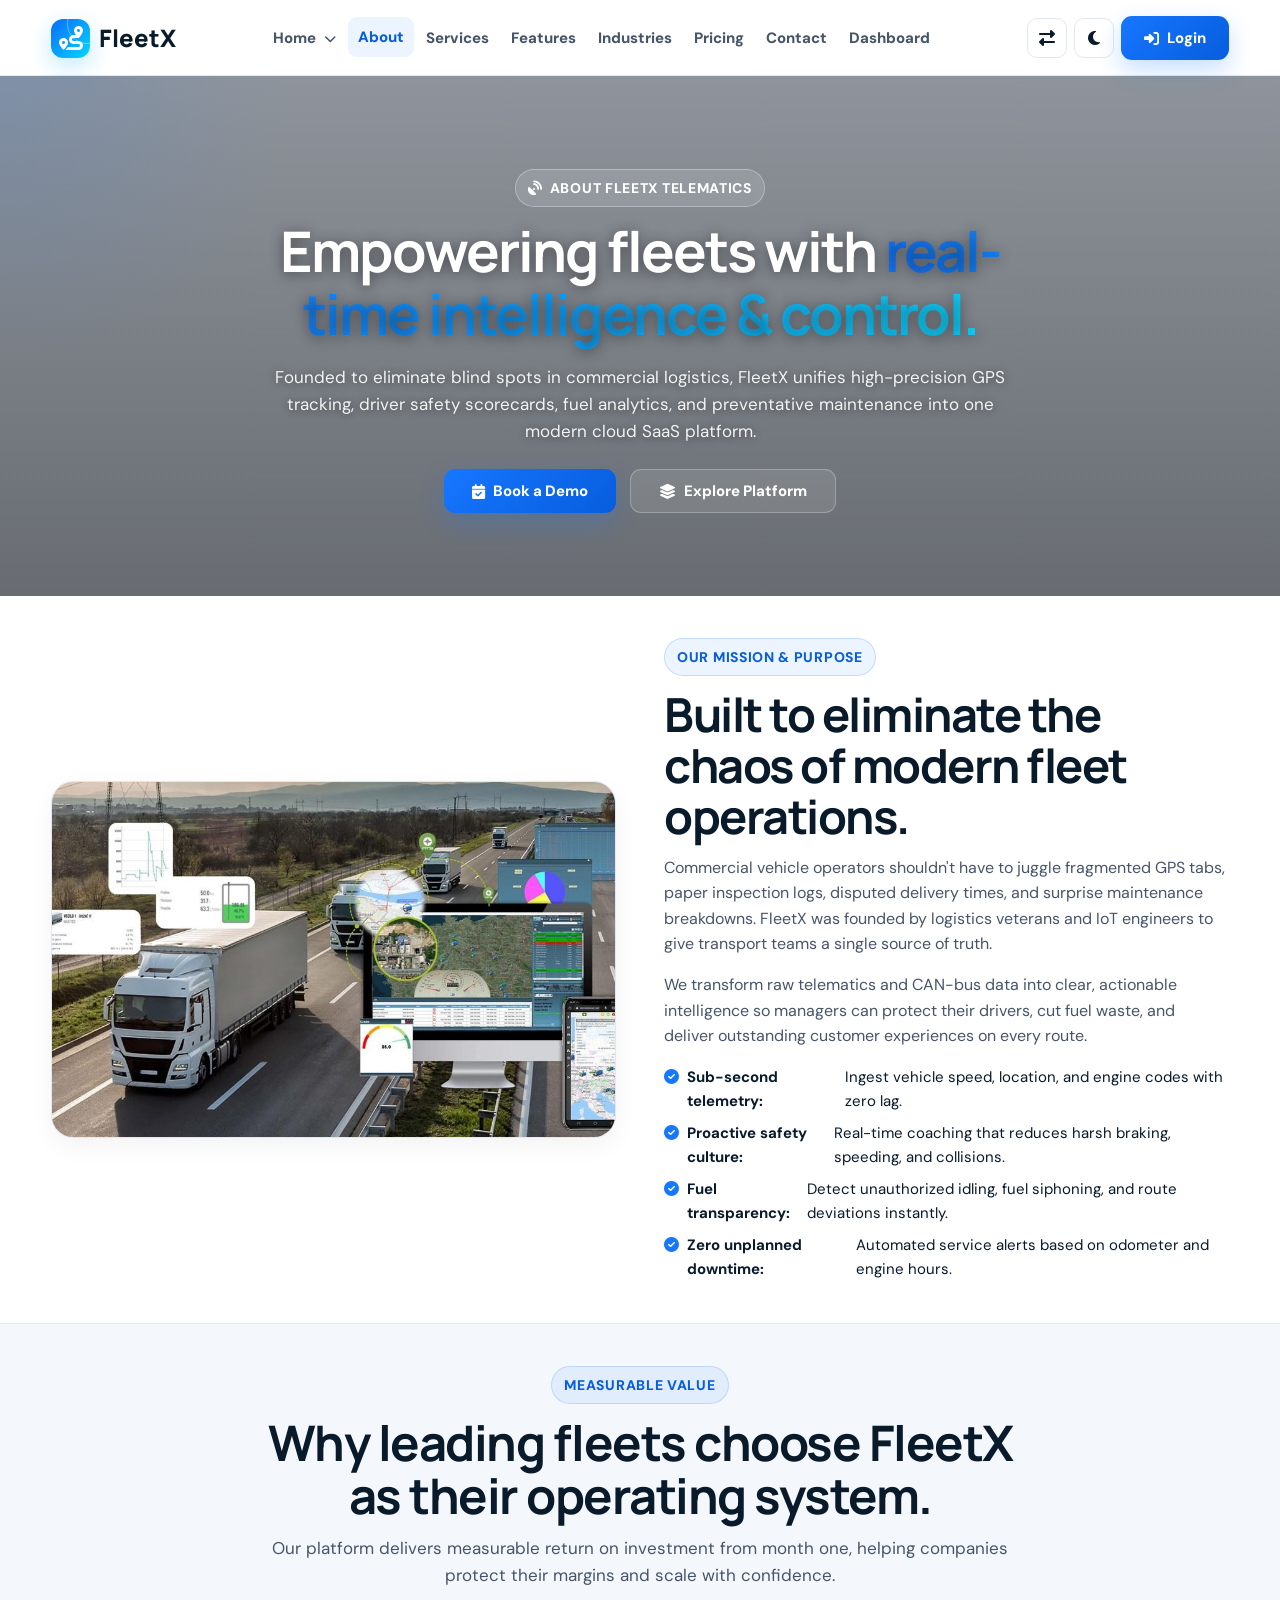
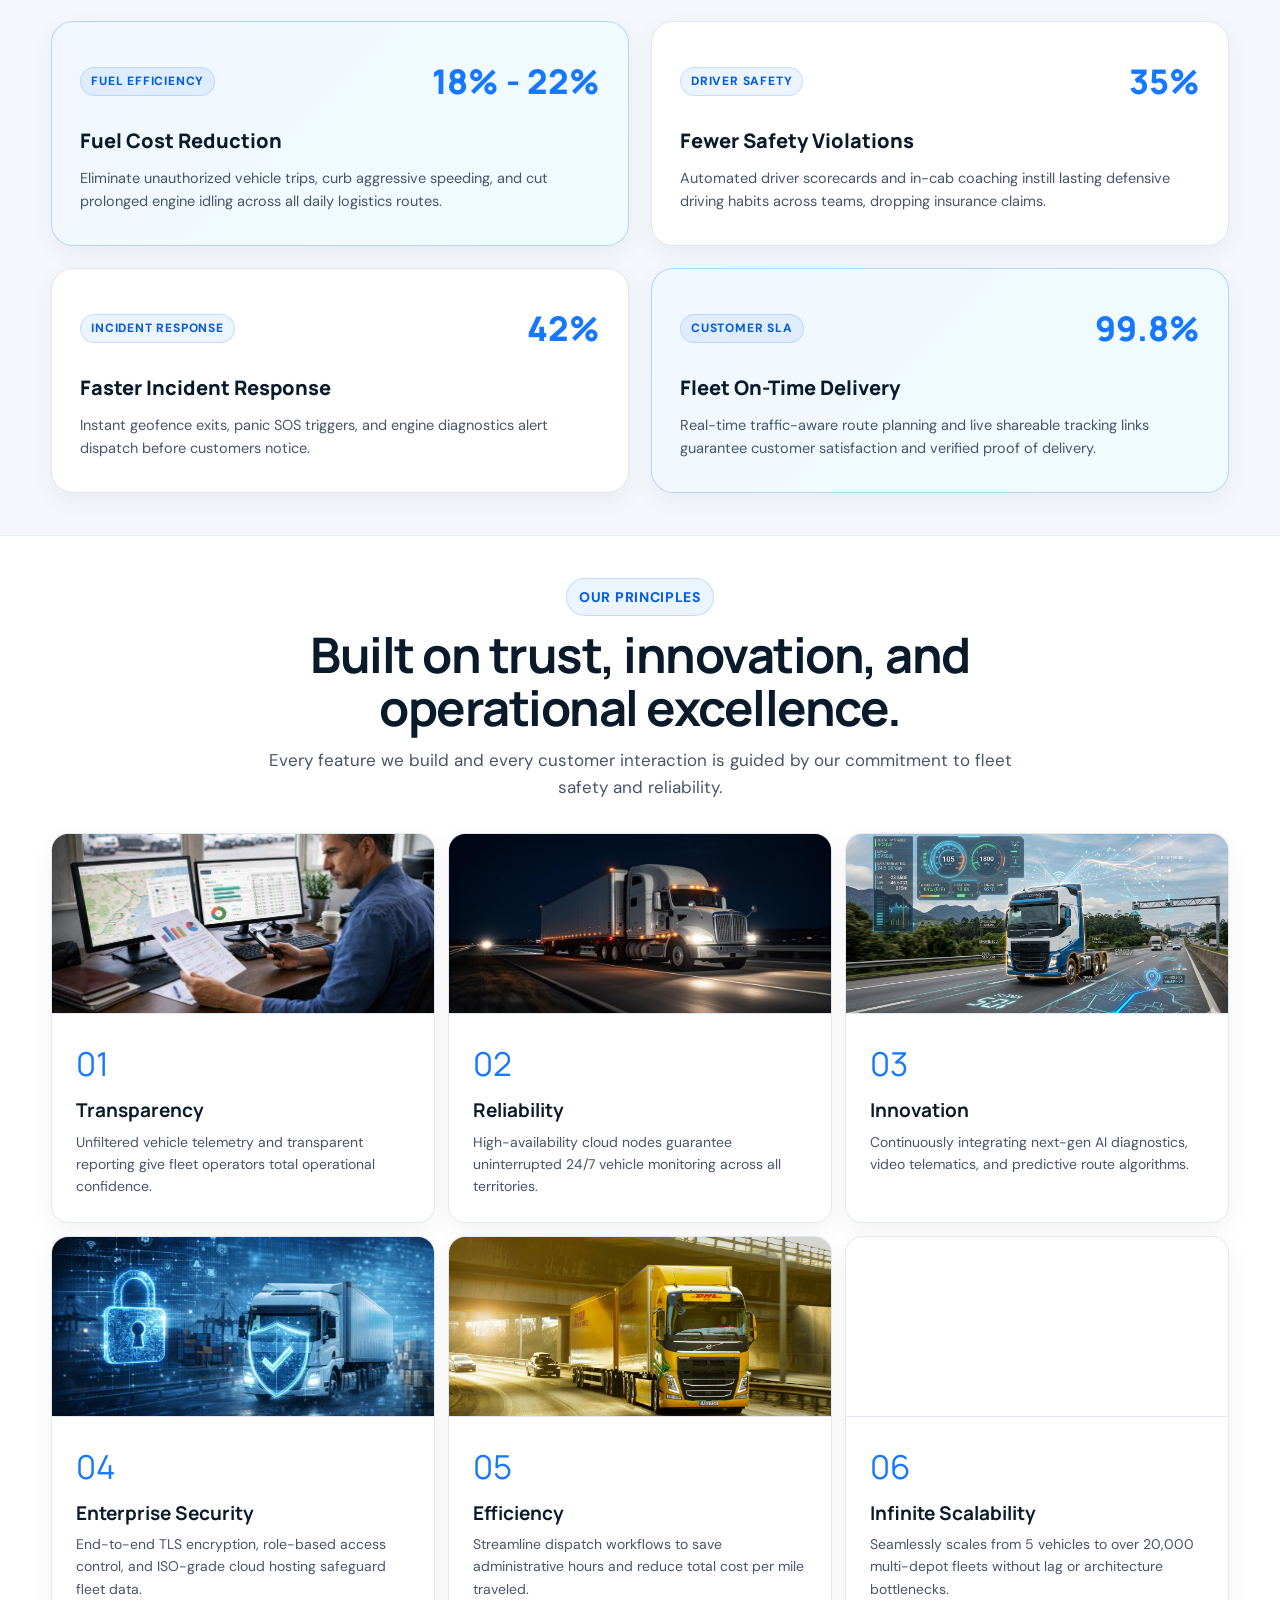
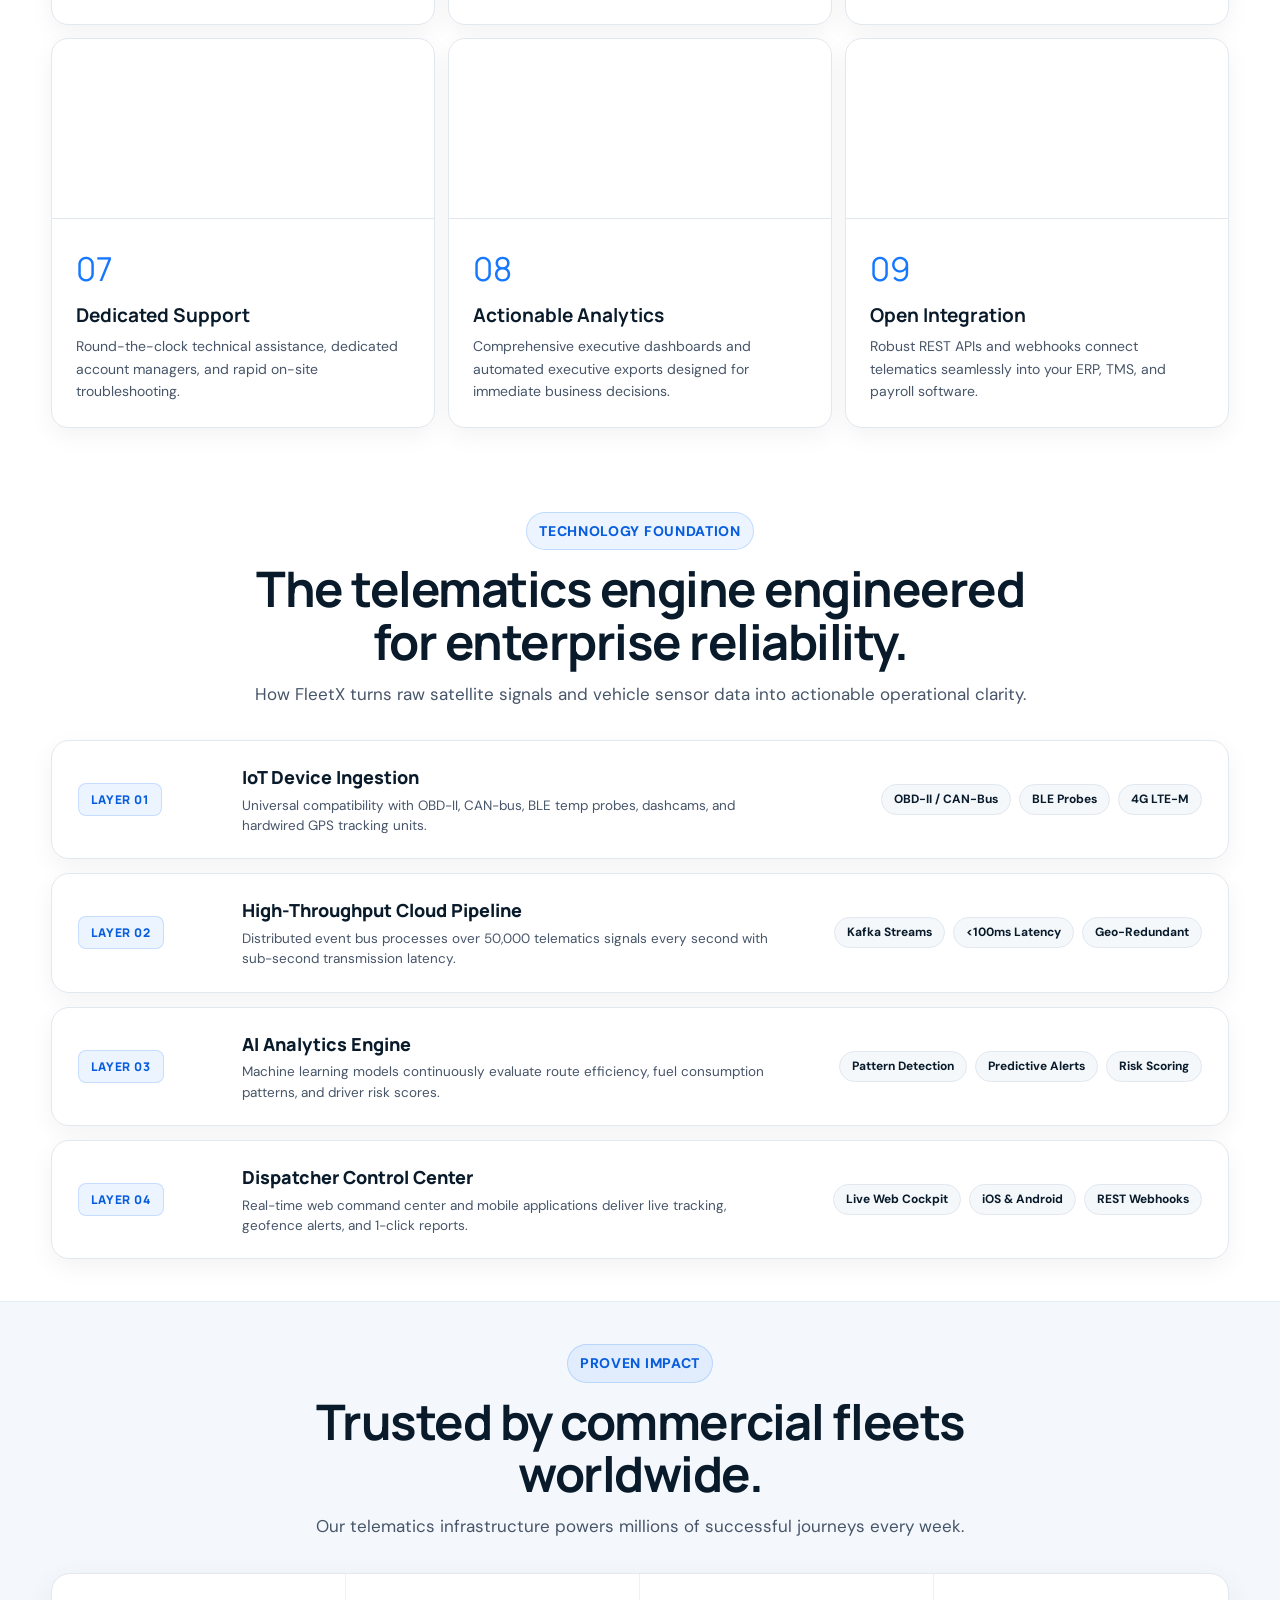
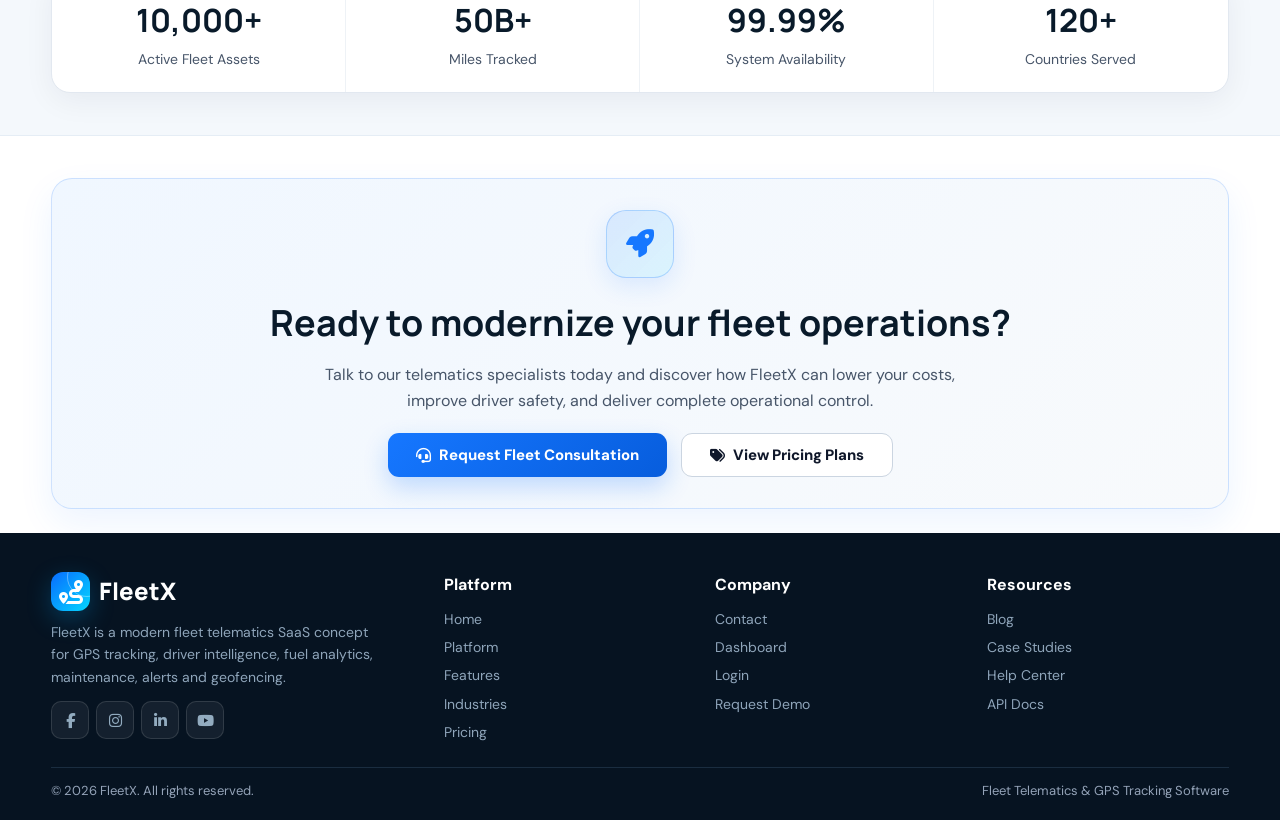
==== commit 1e32a59a: "4th commit" ====
--- a/about.html
+++ b/about.html
@@ -12,6 +12,49 @@
 <link rel="stylesheet"
 href="https://cdnjs.cloudflare.com/ajax/libs/font-awesome/6.7.2/css/all.min.css">
 <link rel="stylesheet" href="css/style.css">
+<style>
+  /* Force white paragraph text inside hero sections (all modes) */
+  html body .hero-about p {
+    color: rgba(255, 255, 255, 0.92) !important;
+  }
+  /* Tablet view (768px - 1024px) 1-by-1 stacked alignment for About story section */
+  @media (max-width: 1024px) {
+    .about-story-grid {
+      grid-template-columns: 1fr !important;
+      gap: 36px !important;
+    }
+    .about-story-grid .big-image {
+      max-width: 720px;
+      margin: 0 auto;
+      width: 100%;
+    }
+    .about-story-grid .big-image img {
+      width: 100%;
+      height: 380px;
+      object-fit: cover;
+    }
+    .about-story-grid .split {
+      max-width: 720px;
+      margin: 0 auto;
+      width: 100%;
+    }
+  }
+  /* Mobile and 768px tablet view: keep bento tag text in one line and stack tag & numbers one-by-one */
+  @media (max-width: 768px) {
+    .bento-header {
+      display: flex !important;
+      flex-direction: column !important;
+      align-items: flex-start !important;
+      gap: 10px !important;
+    }
+    .bento-tag {
+      white-space: nowrap !important;
+    }
+    .bento-stat {
+      white-space: nowrap !important;
+    }
+  }
+</style>
 
 </head>
 <body>
@@ -109,7 +152,7 @@
 <section class="hero hero-about" style="background: linear-gradient(180deg, rgba(6, 18, 34, 0.45) 0%, rgba(3, 10, 20, 0.60) 100%), url('https://images.unsplash.com/photo-1586528116311-ad8dd3c8310d?auto=format&fit=crop&w=2400&q=90') center/cover no-repeat;">
 <div class="container">
 <div class="hero-copy" style="text-align: center; max-width: 820px; margin: 0 auto;">
-<span class="eyebrow" style="color: #05d7ff; border-color: rgba(255,255,255,0.2); background: rgba(255,255,255,0.1);">
+<span class="eyebrow" style="color: #ffffff; border-color: rgba(255,255,255,0.25); background: rgba(255,255,255,0.12);">
 <i class="fa-solid fa-satellite-dish"></i> About FleetX Telematics
 </span>
 <h1 style="color: #fff;">
@@ -133,7 +176,7 @@
 <!-- OUR STORY & PURPOSE SECTION -->
 <section class="section">
 <div class="container">
-<div class="grid-2" style="align-items: center; gap: 48px;">
+<div class="grid-2 about-story-grid" style="align-items: center; gap: 48px;">
 <div class="big-image">
 <img src="images/Know where your fleet is before someone asks.png" alt="FleetX fleet management team" loading="lazy" decoding="async">
 </div>
--- a/css/style.css
+++ b/css/style.css
@@ -422,8 +422,31 @@
   gap: 14px;
   flex-wrap: wrap;
 }
-#home1 .hero > .container, #home2 .hero > .container {
+#home1 .hero > .container {
 width:100%;
+}
+#home2 .hero > .container,
+.hero-home2 > .container {
+width: min(1200px, 92%);
+margin: 0 auto;
+padding: 0 20px;
+box-sizing: border-box;
+}
+#home2 .hero-copy,
+.hero-home2 .hero-copy {
+padding-left: 20px;
+box-sizing: border-box;
+}
+@media(max-width:1024px){
+  #home2 .hero-copy,
+  .hero-home2 .hero-copy {
+    padding-left: 0;
+  }
+}
+html[dir="rtl"] #home2 .hero-copy,
+html[dir="rtl"] .hero-home2 .hero-copy {
+  padding-left: 0;
+  padding-right: 20px;
 }
 .hero:before{
 content:"";
@@ -463,6 +486,9 @@
 color:var(--muted);
 font-size:18px;
 margin-bottom:23px;
+text-align:center;
+margin-left:auto;
+margin-right:auto;
 }
 .hero-buttons{
 display:flex;
@@ -1834,6 +1860,9 @@
 display:flex;
 align-items:center;
 gap:9px;
+}
+.dash-user-mobile{
+display:none;
 }
 .avatar{
 width:38px;
@@ -2281,6 +2310,25 @@
 .hero-buttons{
 justify-content:center;
 }
+.about-story-grid{
+grid-template-columns:1fr !important;
+gap:36px !important;
+}
+.about-story-grid .big-image{
+max-width:720px;
+margin:0 auto;
+width:100%;
+}
+.about-story-grid .big-image img{
+width:100%;
+height:380px;
+object-fit:cover;
+}
+.about-story-grid .split{
+max-width:720px;
+margin:0 auto;
+width:100%;
+}
 }
 @media(max-width:900px){
 .contact-grid{
@@ -2325,6 +2373,37 @@
 }
 }
 @media(max-width:768px){
+.bento-header{
+flex-direction:column !important;
+align-items:flex-start !important;
+gap:10px !important;
+}
+.bento-tag,
+.bento-stat{
+white-space:nowrap !important;
+}
+.dash-top .dash-user{
+display:none !important;
+}
+.dash-user-mobile{
+display:flex !important;
+align-items:center;
+gap:12px;
+padding:10px 12px;
+border-radius:8px;
+background:rgba(255,255,255,0.05);
+border:1px solid rgba(255,255,255,0.1);
+}
+.dash-user-mobile .avatar{
+flex-shrink:0;
+}
+.dash-user-mobile .dash-user-info{
+min-width:0;
+text-align:left;
+}
+html[dir="rtl"] .dash-user-mobile .dash-user-info{
+text-align:right;
+}
 .grid-4, .dash-cards{
 grid-template-columns:1fr 1fr;
 }
@@ -3016,12 +3095,14 @@
   background: rgba(22, 119, 255, 0.08);
   padding: 4px 10px;
   border-radius: 50px;
+  white-space: nowrap;
 }
 .bento-stat {
   font-family: "Manrope", sans-serif;
   font-size: 34px;
   font-weight: 900;
   color: var(--blue);
+  white-space: nowrap;
 }
 .bento-card h3 {
   font-family: "Manrope", sans-serif;
@@ -3725,6 +3806,18 @@
   border-color: rgba(22, 119, 255, 0.20) !important;
   color: var(--blue2) !important;
 }
+body .hero .eyebrow,
+body:not(.dark) .hero .eyebrow,
+body.dark .hero .eyebrow {
+  color: #ffffff !important;
+  border-color: rgba(255, 255, 255, 0.3) !important;
+  background: rgba(255, 255, 255, 0.12) !important;
+}
+body .hero .eyebrow i,
+body:not(.dark) .hero .eyebrow i,
+body.dark .hero .eyebrow i {
+  color: #ffffff !important;
+}
 body:not(.dark) .bento-tag,
 body:not(.dark) .roi-row-pill,
 body:not(.dark) .module-tag,
@@ -4203,4 +4296,34 @@
 body:not(.dark) .ledger-problem-card p,
 body:not(.dark) .ledger-saving-box p {
   color: #475569 !important;
+}
+
+/* Force white paragraph text on hero sections with background images in light mode */
+body:not(.dark) .hero-home1 p,
+body:not(.dark) #home1 .hero p,
+body:not(.dark) .hero-about p,
+body:not(.dark) .hero-services p,
+body:not(.dark) .hero-features p,
+body:not(.dark) .hero-industries p,
+body:not(.dark) .hero-pricing p,
+body:not(.dark) .hero-contact p {
+  color: rgba(255, 255, 255, 0.92) !important;
+}
+
+/* Force bright text inside .dark-section in both light and dark modes */
+.dark-section p,
+.dark-section .section-title p,
+body:not(.dark) .dark-section p,
+body:not(.dark) .dark-section .section-title p,
+body.dark .dark-section p,
+body.dark .dark-section .section-title p {
+  color: #ffffff !important;
+}
+
+.dark-section .eyebrow,
+body:not(.dark) .dark-section .eyebrow,
+body.dark .dark-section .eyebrow {
+  color: #5de9ff !important;
+  background: rgba(255, 255, 255, 0.1) !important;
+  border-color: rgba(93, 233, 255, 0.3) !important;
 }
